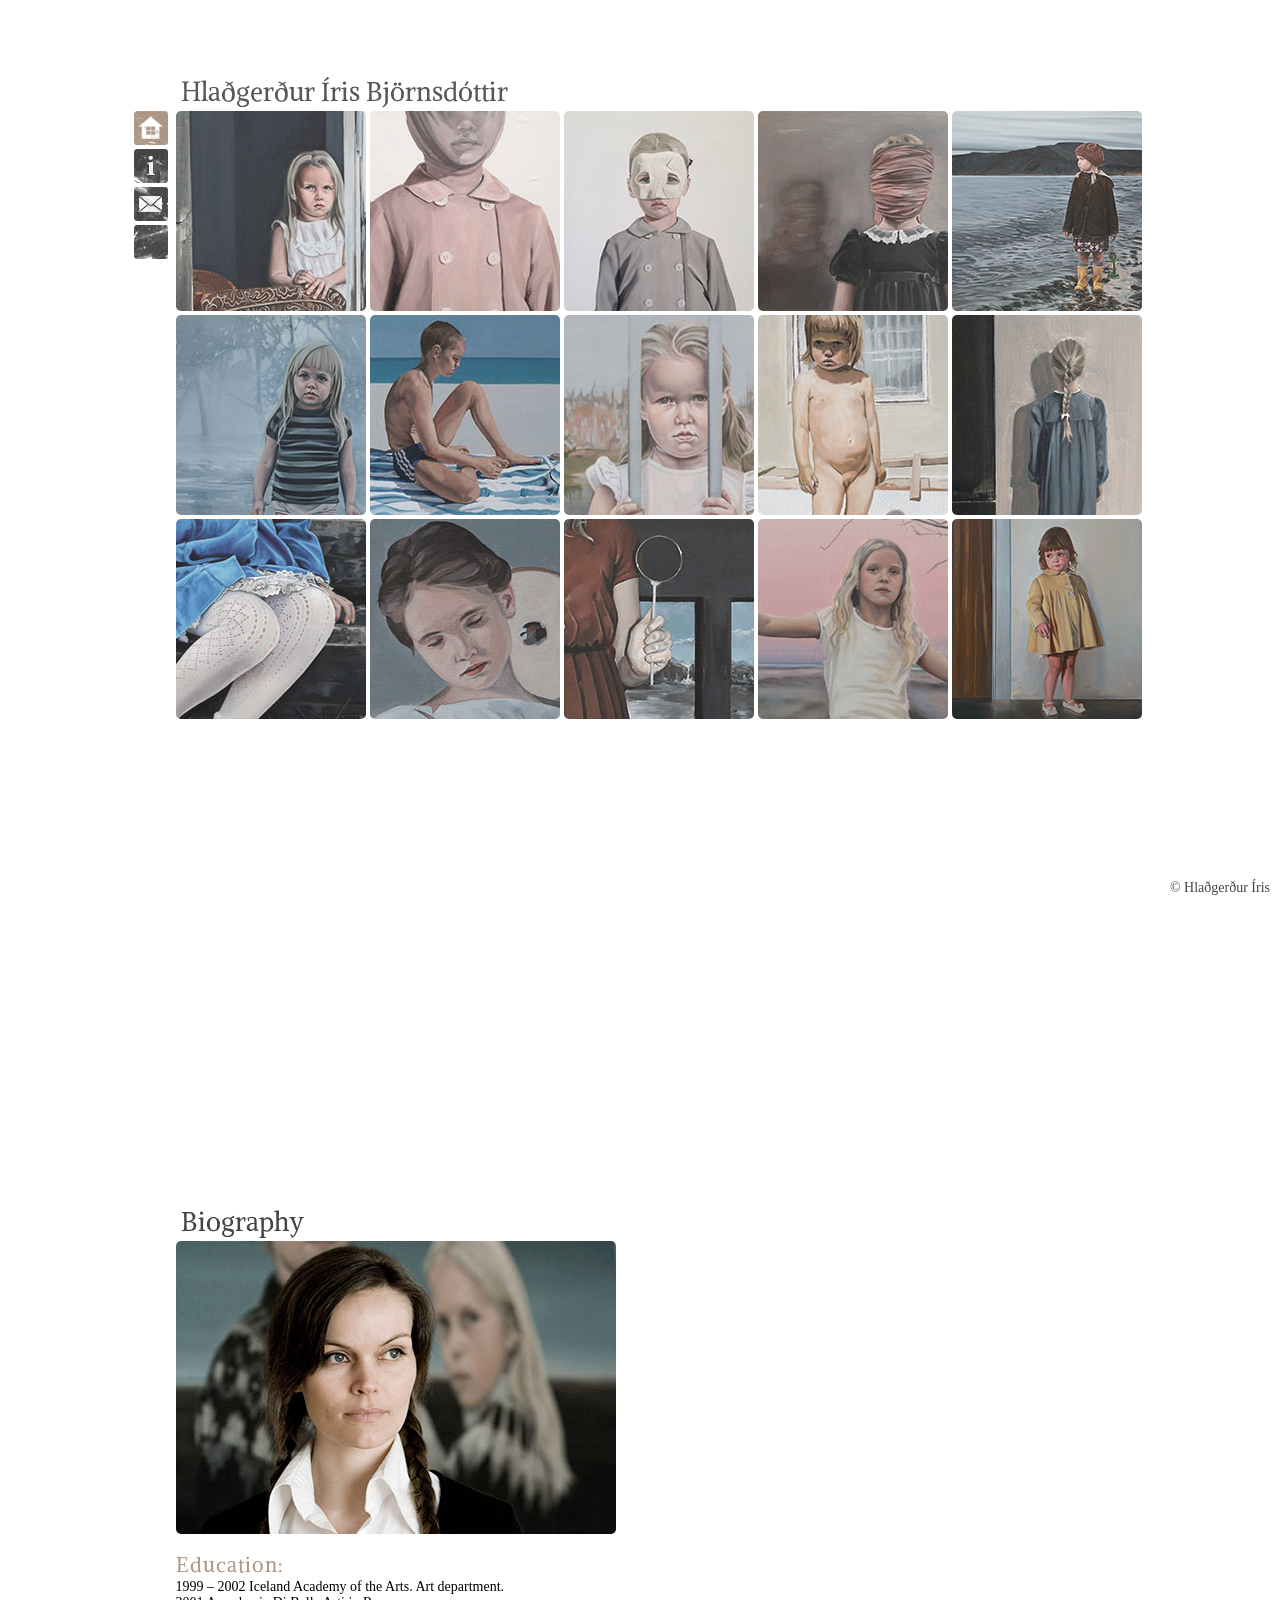
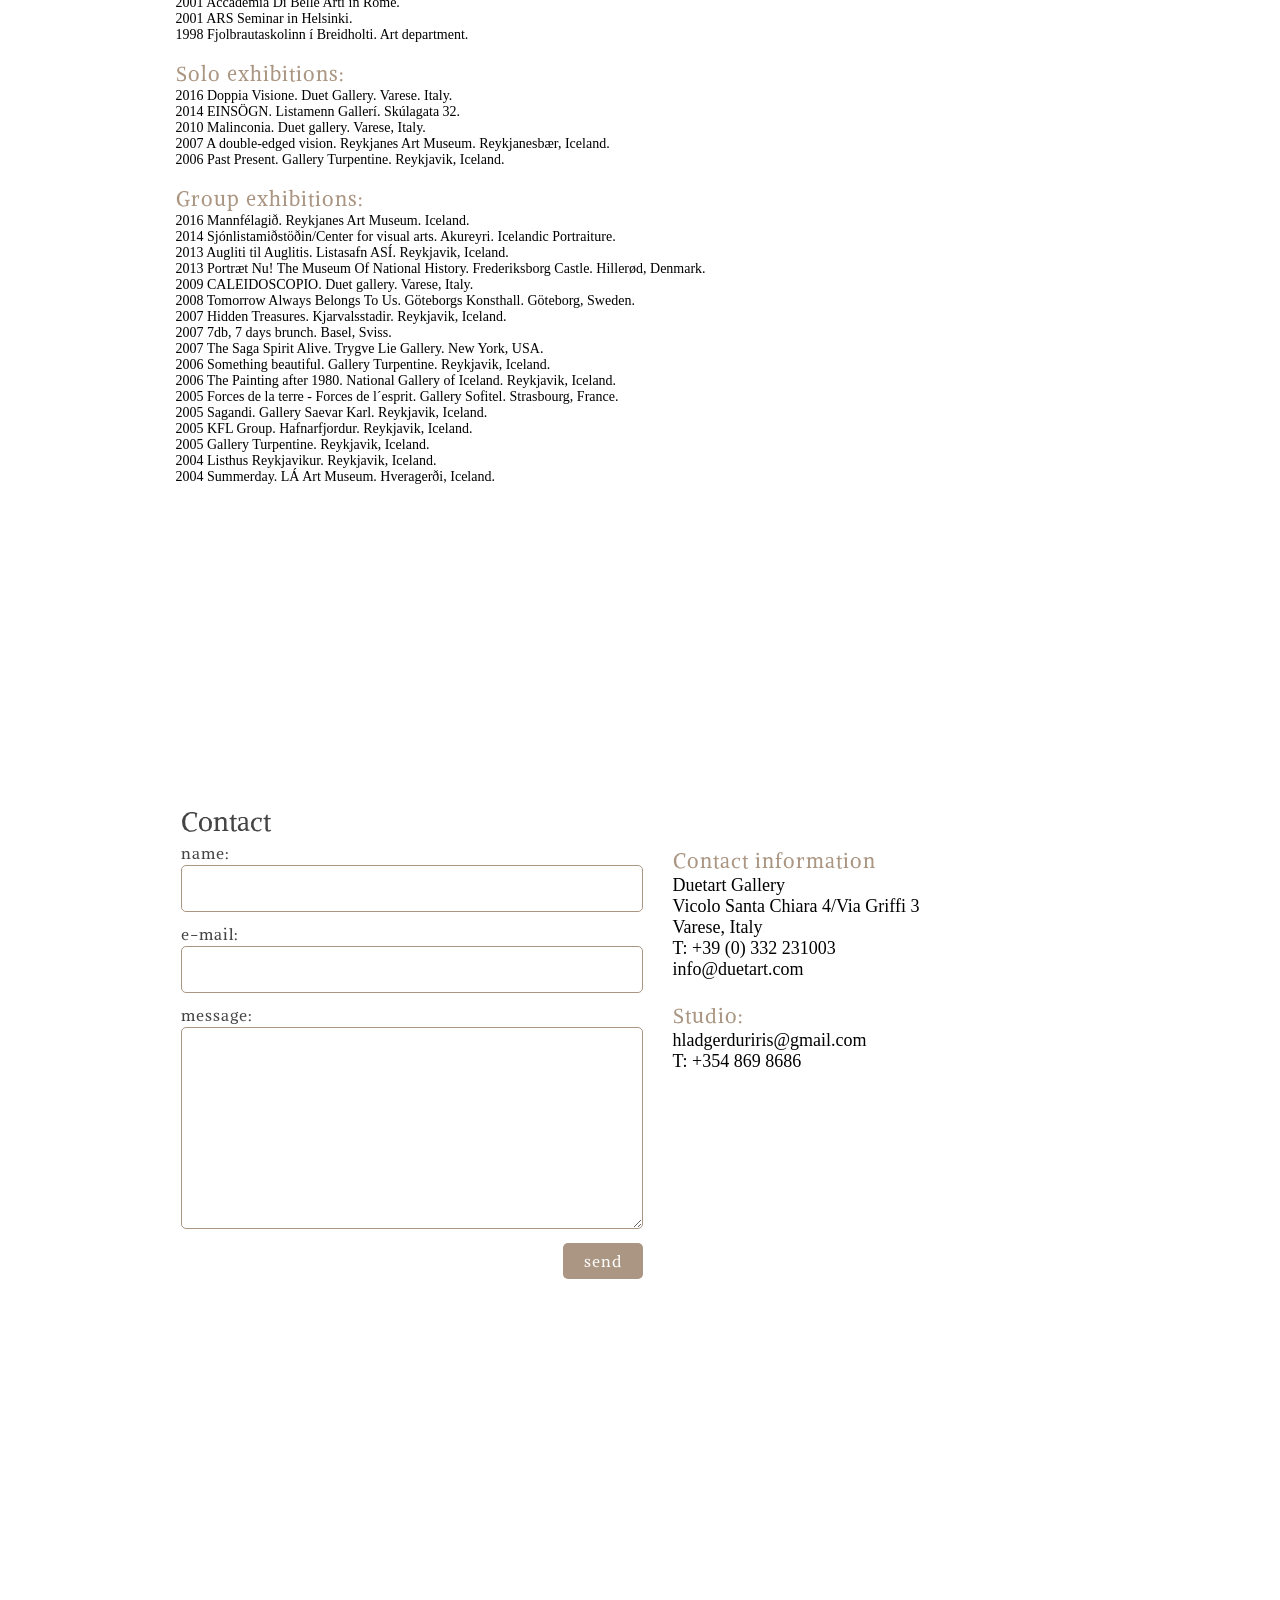
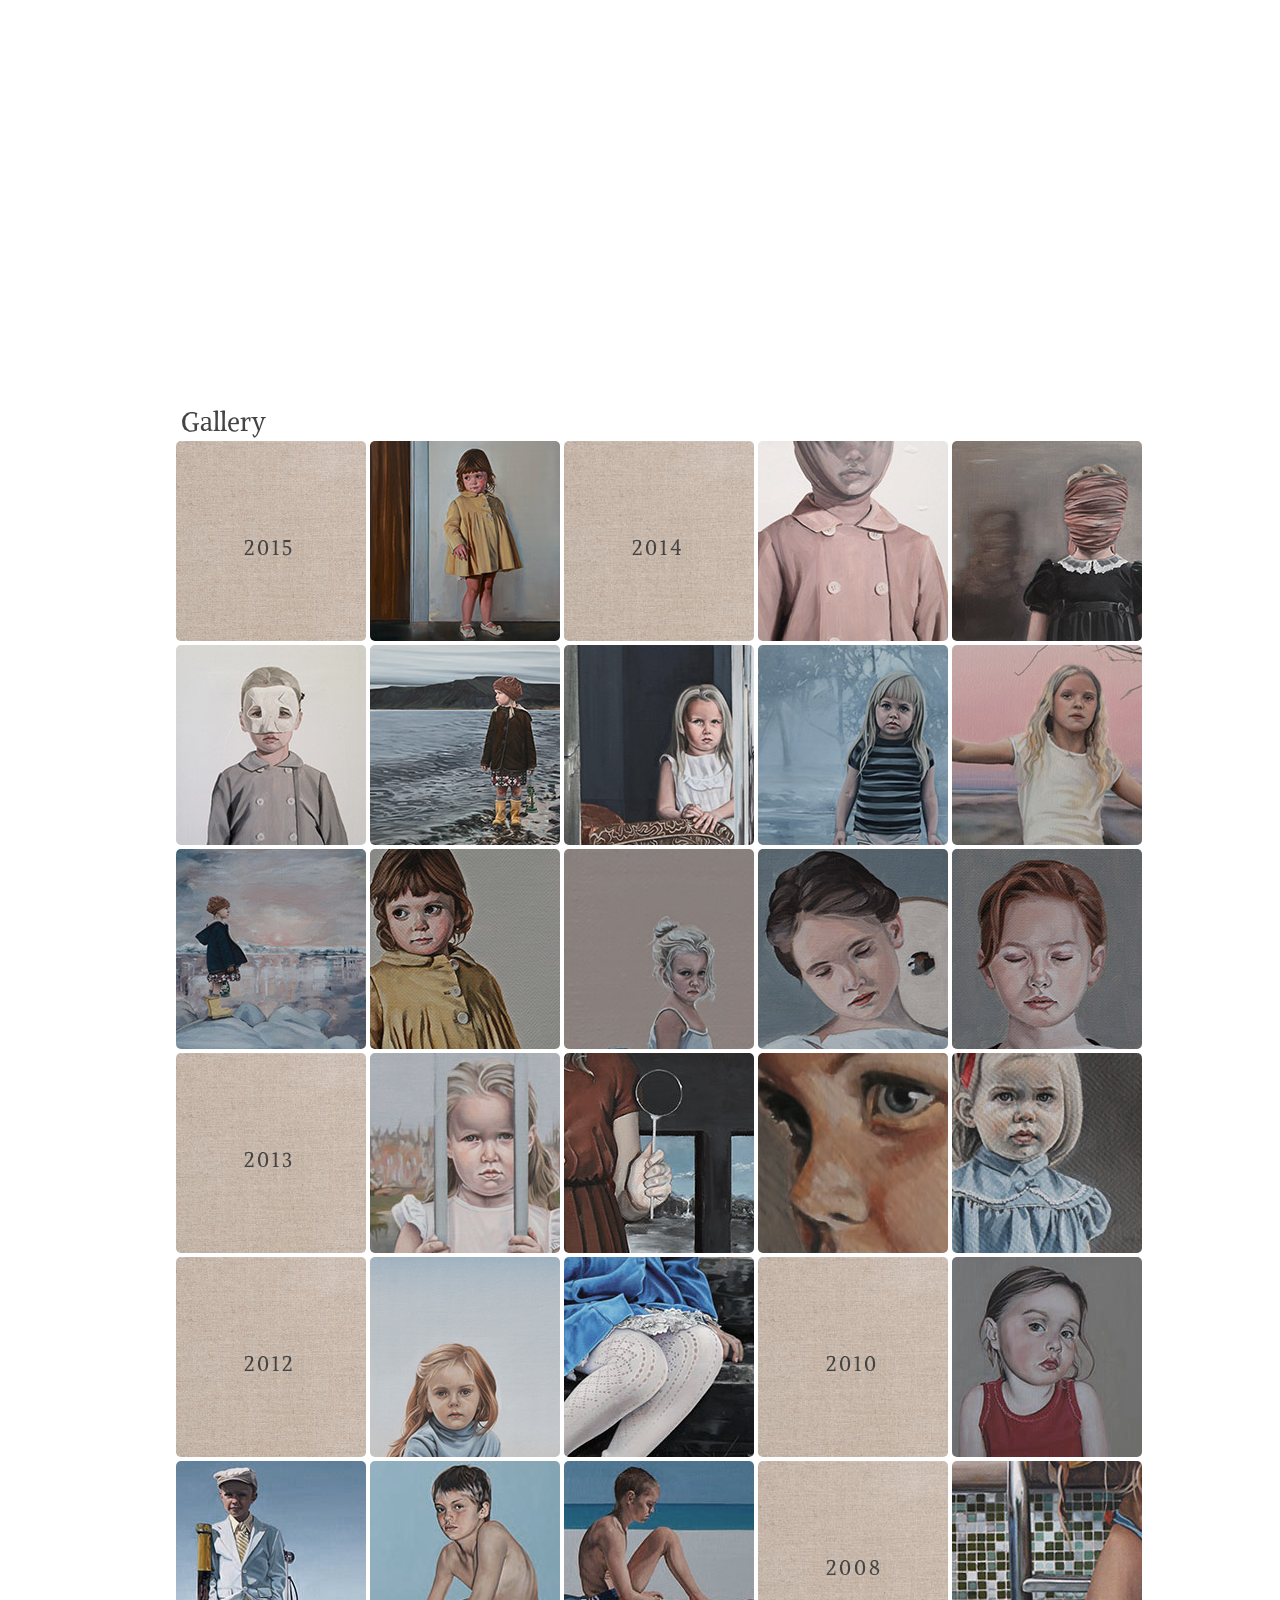
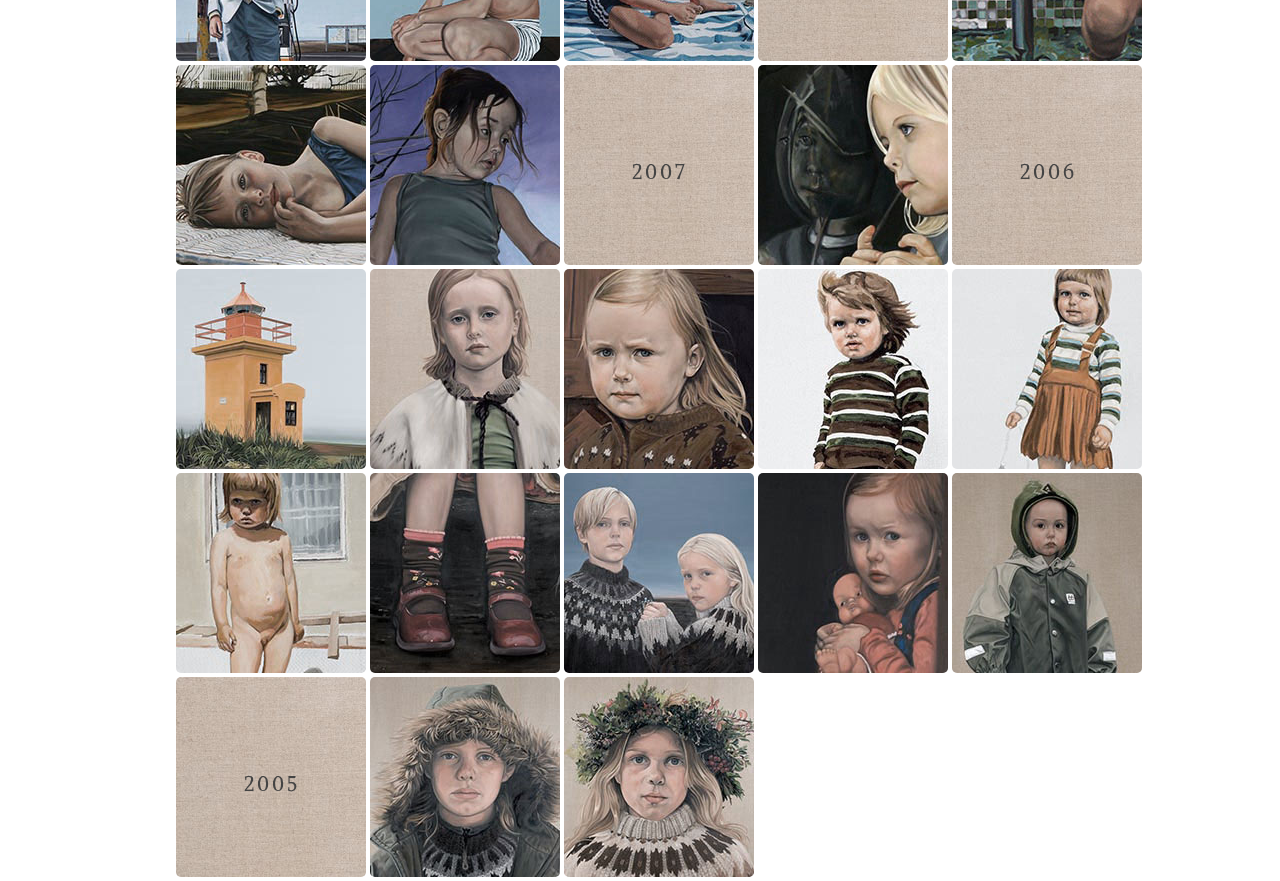
==== index.html @ 3cc4217a "Update analytics" ====
<!DOCTYPE html>
<html>
<head>
    <!-- Basic Page Needs - - - - - - - - -->
	<meta charset="utf-8">
	<title>Hlaðgerður Íris</title>

	<!-- Mobile Specific Meta  - - - - - -->
	<meta name="viewport" content="width=device-width, initial-scale=1">

	<meta name="keywords" content="hlaðgerður, íris, art, kids, portfolio, paintings, images, work, iceland, icelandic, artist, artists, málverk, verk, safn, myndir" />
  	<meta name="description" content="Hlaðgerður Íris art portfolio page" />

	<link rel="stylesheet" type="text/css" href="css/style.css" />

	<link rel="shortcut icon" href="images/favicon.png" type="image/x-icon" />

	<!-- font -->
	<link href='http://fonts.googleapis.com/css?family=Alike+Angular' rel='stylesheet' type='text/css'>

	<!-- Internet Explorer HTML5 enabling script: -->
	<!-- [if IE]>
		<script src="http://html5shiv.googlecode.com/svn/trunk/html5.js"></script>
		<style type="text/css">
			.clear {zoom: 1; display: block;}
		</style>
	<![endif]-->

	<!-- import jquery and my scripts -->
	<script src="https://ajax.googleapis.com/ajax/libs/jquery/1.7.2/jquery.min.js"></script>
	<script src="js/javascript.js"></script>

	<!-- Lightbox2 -->
	<script src="js/min/lightbox-ck.js"></script>
	<link href="css/lightbox.css" rel="stylesheet" />

	<!-- From Modernizr -->
	<script src="js/modernizr.custom.85710.js"></script>
</head>

<body>
	<div id="loading">
		<!-- this is the white loading screen		 -->
	</div>

	<div id="wrapper">

		<nav>
			<ul>
				<li><a href="#home">home</a></li>
				<li><a href="#about">about</a></li>
				<li><a href="#contact">contact</a></li>
				<li><a href="#images">images</a></li>
			</ul>
		</nav>

		<!-- - - - - - - - - - - HOME - - - - - - - - - - -->
		<div id="home">
			<p class="heading top">Hlaðgerður Íris Björnsdóttir</p>
			<script type="text/javascript">
				document.write("<ul class='thumbs'>");
				xmlDoc=loadXMLDoc("hlalla_art_best.xml");

				/* Apply data to variables */
				names=xmlDoc.getElementsByTagName("name");
				alias=xmlDoc.getElementsByTagName("alias");
				year=xmlDoc.getElementsByTagName("year");
				h=xmlDoc.getElementsByTagName("h");
				w=xmlDoc.getElementsByTagName("w");

                /* Iterate through data in hlalla_art.xml and write to document */
				for (i=0; i<15; i++){
					iName = names[i].childNodes[0].nodeValue;
					iAlias = alias[i].childNodes[0].nodeValue;
					iYear = year[i].childNodes[0].nodeValue;
					iH = h[i].childNodes[0].nodeValue;
					iW = w[i].childNodes[0].nodeValue;

					// rel=lightbox[s] -> trigger the lightbox function
					// data-title -> info to display with images

					document.write("<li><a href='pics/pics/"+iYear+"_"+iAlias+".jpg' rel='lightbox[s]' data-title='"+iName+" | "+iYear+" | "+iH+"x"+iW+"' ><div><span>"+iName+"<br>"+iH+"x"+iW+"cm | "+iYear+"</span></div></a><img src='pics/th/"+iYear+"_"+iAlias+".jpg' ></li>");
				}
				document.write("</ul>");
			</script>
		</div> <!-- home -->


		<!-- - - - - - - - - - - ABOUT - - - - - - - - - - -->
        <div id="about">
            <p class="heading">Biography</p>

            <a href="images/hlalla_portrait.jpg" rel="lightbox[b]">
                <img src="images/hlalla_portrait_440.jpg" alt="Portrait of Hlaðgerður Íris" />
            </a>

            <div id="about-text">
                <!-- <h1>Current Exhibitions:</h1> -->


                <br>

<!--                 <h1>Upcoming Exhibitions:</h1> -->



                <h1>Education:</h1>
                1999 – 2002 Iceland Academy of the Arts. Art department.<br>
                2001 Accademia Di Belle Arti in Rome.<br>
                2001 ARS Seminar in Helsinki.<br>
                1998 Fjolbrautaskolinn í Breidholti. Art department.<br>
                <br>
                <h1>Solo exhibitions:</h1>
                2016 Doppia Visione. Duet Gallery. Varese. Italy.<br>
                2014 EINSÖGN. Listamenn Gallerí. Skúlagata 32.<br>
                2010 Malinconia. Duet gallery. Varese, Italy.<br>
                2007 A double-edged vision. Reykjanes Art Museum. Reykjanesbær, Iceland.<br>
                2006 Past Present. Gallery Turpentine. Reykjavik, Iceland. <br>
                <br>
                <h1>Group exhibitions:</h1>
                2016 Mannfélagið. Reykjanes Art Museum. Iceland.<br>
                2014 Sjónlistamiðstöðin/Center for visual arts. Akureyri. Icelandic Portraiture.<br>
                2013 Augliti til Auglitis. Listasafn ASÍ. Reykjavik, Iceland.<br>
                2013 Portræt Nu! The Museum Of National History. Frederiksborg Castle. Hillerød, Denmark.<br>
                2009 CALEIDOSCOPIO. Duet gallery. Varese, Italy.<br>
                2008 Tomorrow Always Belongs To Us. Göteborgs Konsthall. Göteborg, Sweden.<br>
                2007 Hidden Treasures. Kjarvalsstadir. Reykjavik, Iceland.<br>
                2007 7db, 7 days brunch. Basel, Sviss.<br>
                2007 The Saga Spirit Alive. Trygve Lie Gallery. New York, USA.<br>
                2006 Something beautiful. Gallery Turpentine. Reykjavik, Iceland.<br>
                2006 The Painting after 1980. National Gallery of Iceland. Reykjavik, Iceland.<br>
                2005 Forces de la terre - Forces de l´esprit. Gallery Sofitel. Strasbourg, France.<br>
                2005 Sagandi. Gallery Saevar Karl. Reykjavik, Iceland.<br>
                2005 KFL Group. Hafnarfjordur. Reykjavik, Iceland.<br>
                2005 Gallery Turpentine. Reykjavik, Iceland.<br>
                2004 Listhus Reykjavikur. Reykjavik, Iceland.<br>
                2004 Summerday. LÁ Art Museum. Hveragerði, Iceland.<br>
            </div>
        </div>

		<!-- - - - - - - - - - - CONTACT - - - - - - - - - - -->
		<div id="contact" >
			<p class="heading">Contact</p>
			<div id="contact-form">
				<form action="resources/contactEngine.php" method="post">

					<h3>name: </h3>
					<input class="user-info" type="text" name="cf_name" >

					<h3>e-mail: </h3>
					<input class="margin-b20 user-info" type="text" name="cf_email" >

					<h3>message: </h3>
					<textarea name="cf_message" ></textarea>

					<input class="big-submit" type="submit" value="send">
				</form>
			</div>

			<div id="contact-info">
				<h1>Contact information</h1>
				Duetart Gallery<br>
				Vicolo Santa Chiara 4/Via Griffi 3<br>
				Varese, Italy<br>
				T: +39 (0) 332 231003<br>
				info@duetart.com<br>
				<br>
				<h1>Studio:</h1>
				hladgerduriris@gmail.com<br>
				T: +354 869 8686<br>
			</div>
		</div>


		<!-- - - - - - - - - - - IMAGES - - - - - - - - - - -->
		<div id="images" >
			<p class="heading">Gallery</p>
			<script type="text/javascript">
				document.write("<ul class='thumbs'>");
				xmlDoc=loadXMLDoc("hlalla_art.xml");  /* load the XML document */

				/* Apply data to variables */
				names=xmlDoc.getElementsByTagName("name");
				alias=xmlDoc.getElementsByTagName("alias");
				year=xmlDoc.getElementsByTagName("year");
				h=xmlDoc.getElementsByTagName("h");
				w=xmlDoc.getElementsByTagName("w");

				var oldYear;

				/* Iterate through data in hlalla_art.xml and write to document */
				for (i=0; i<names.length; i++){
					iName = names[i].childNodes[0].nodeValue;
					iAlias = alias[i].childNodes[0].nodeValue;
					iYear = year[i].childNodes[0].nodeValue;
					iH = h[i].childNodes[0].nodeValue;
					iW = w[i].childNodes[0].nodeValue;

					/* Check year and output year canvas if new year */
					if(oldYear!==iYear){
						document.write("<li><span class='new-year biggy'>"+iYear+"</span><img src='images/year-bg.jpg' ></li>");
					}

					document.write("<li><a href='pics/pics/"+iYear+"_"+iAlias+".jpg' rel='lightbox[s]' data-title='"+iName+" | "+iYear+" | "+iH+"x"+iW+"' ><div><span>"+iName+"<br>"+iH+"x"+iW+"cm | "+iYear+"</span></div></a><img src='pics/th/"+iYear+"_"+iAlias+".jpg' ></li>");

					oldYear=iYear;
				}
				document.write("</ul>");
			</script>
		</div>
	</div> <!-- wrapper -->

	<footer>
	  <!-- Message to users -->
	  <!--
<div id="message">
        <h1>Current exhibitions:</h1>
        <a href="http://www.dnm.dk/DK/Generel_information.htm" target="_blank">Portrait Now, The Museum of National History, Frederiksborg Castle</a>
        <div class="close"></div>
	  </div>
-->
	  <span>&copy; Hlaðgerður Íris</span>
	</footer>

	<!-- Google analystics -->
    <script>
      (function(i,s,o,g,r,a,m){i['GoogleAnalyticsObject']=r;i[r]=i[r]||function(){
      (i[r].q=i[r].q||[]).push(arguments)},i[r].l=1*new Date();a=s.createElement(o),
      m=s.getElementsByTagName(o)[0];a.async=1;a.src=g;m.parentNode.insertBefore(a,m)
      })(window,document,'script','https://www.google-analytics.com/analytics.js','ga');
    
      ga('create', 'UA-11339300-3', 'auto');
      ga('send', 'pageview');
    
    </script>
	<!-- To see the see current scroll position - see js/javascript.js -->
	<p class="pixelCounter"></p>

</body>

</html>
---- css/style.css ----
@charset "utf-8";
/* CSS Document */

/*
Theme Name: Hlalla.com
Theme URI: http://hlalla.com
Description: ----
Version: 1
Author: Jafet Bjarkar Björnsson
*/

/* COLORS
#e1e1e1 	//gray bottom bg color
#444		//gray button hover
#aa9682	//main brown
*/


/* ------------------RESET AND BASICS--------------------- */

html, body, div, span, applet, object, iframe,
h1, h2, h3, h4, h5, h6, p, blockquote, pre,
a, abbr, acronym, address, big, cite, code,
del, dfn, em, font, img, ins, kbd, q, s, samp,
small, strike, strong, sub, sup, tt, var,
b, u, i, center,
dl, dt, dd, ol, ul, li,
fieldset, form, label, legend,
table, caption, tbody, tfoot, thead, tr, th, td {
	margin: 0;
	padding: 0;
	border: 0;
	outline: 0;
	font-size: 100%;
	vertical-align: baseline;
	background: transparent;
}
html { overflow-y: scroll; }
div.clear { clear: both; }

body { 
	font-family: Times New Roman, Times New Roman, Times, serif;
	/* Lucida Sans Unicode, Lucida Grande, sans-serif;  */
	font-size: 14px;
	/* background: #e1e1e1 */
	/* background: url('../images/bg.jpg') top left repeat; */
}


a { text-decoration: none; outline: none; color: black; }
a:hover { color: #333; text-decoration: underline; }
a img { border: 0; background: none; text-decoration: none; color: #666; }

img { vertical-align: middle; }
.button {}
.button:hover {}


#wrapper { width: 1023px; margin: 13px auto; position: relative; }

li{ transition-delay: .1s; }
ul{ transition-delay: .1s; }
a{ transition-delay: .1s; }



/* -----------------BASIC CLASSES------------------ */
.float-l {float: left;}
.float-r {float: right;}
.d-none { display: none; }
.margin-r { margin-right: 10px; }
.margin-l { margin-left: 10px; }
.margin-b20 { margin-bottom: 40px; }
.clear { clear: both; }
.hidden { display: none; }

/* ------------------GENERAL TYPOGRAPHY-------------------- */
p { font-size:12px; line-height:18px; color: #444; }

/* the old heading font: Arial Black, Arial Black, Gadget, sans-serif; */
h1 { 
	font-family: 'Alike Angular', serif; 
	font-size: 20px; 
	font-weight: 100;
	letter-spacing: 1px; 
	padding: 2px 0;
	color: #aa9682;
}
h2 {  }
h3 {  
	font-family: 'Alike Angular', serif; 
	font-size: 16px; 
	font-weight: 100;
	letter-spacing: 1px; 
	padding: 2px 0; 
	color: #444; 
}

.biggy { 
	font-family: 'Alike Angular', serif;
	font-size: 20px; color: #444; letter-spacing: 3px; padding: 2px 0; color: white;
}

.center { text-align: center; z-index: 31; }


/* -----------------------BACKGROUND----------------------- */

#loading { 
	background-color: white; 
	position: fixed; top: 0; left: 0; 
	height: 100%; width: 100%; 
	z-index: 100; }

/*
#parallax { position: fixed; top: 0; left: 0; z-index: 0; width: 100%; height: 400%; 
	background: url('../images/bg.jpg') top left repeat;
}
*/


/* -----------------------HEADINGS--------------------- */
#header {  }
.heading { 
	margin: 0 0 0 5px; z-index: 200; 
	height: 28px; width: 390px;
	font-size: 26px; font-family: 'Alike Angular', serif; 
	color: #444; 
}


/* ---------------------NAVIGATION------------------------ */
nav { position: fixed; top: 106px; text-indent: -99999px; padding: 5px; z-index: 199}
nav ul li { height: 34px; width: 34px; list-style-type: none; margin-bottom: 4px; }
nav ul li a { height: 100%; width: 100%; display: block }
nav ul li:nth-child(1) { background: url(../images/home.png) top left no-repeat; }
nav ul li:nth-child(2) { background: url(../images/about.png) top left no-repeat; }
nav ul li:nth-child(3) { background: url(../images/contact.png) top left no-repeat; }
nav ul li:nth-child(4) { background: url(../images/images.png) top left no-repeat; }

nav ul li:nth-child(1):hover { background: url(../images/home.png) bottom left no-repeat; }
nav ul li:nth-child(2):hover { background: url(../images/about.png) bottom left no-repeat; }
nav ul li:nth-child(3):hover { background: url(../images/contact.png) bottom left no-repeat; }
nav ul li:nth-child(4):hover { background: url(../images/images.png) bottom left no-repeat; }

.active { background-position: left bottom !important; }


/* -----------------------HOME------------------------ */
#home { 
	 position: absolute; right: 0px; top: 70px;  z-index: 20; 
	 width: 976px; height: 612px;
}

/* -------------------------ABOUT------------------------- */
#about { 
	 position: absolute; right: 0px; top: 1200px;  z-index: 20; 
	 width: 976px; height: 650px;
	 /* background-color: white; border-radius: 5px;   */
}
#about img { max-width: 100%; height: auto; border-radius: 5px }
#about-text { width: 100%; float: right; }

/* --------------------------CONTACT------------------------- */
#contact { 
	 position: absolute; right: 0px; top: 2400px;  z-index: 20; 
	 width: 976px; height: 650px;
}

div#contact-form { width: 462px; float: left; margin-left: 5px; }
	.user-info {
		margin-bottom: 10px;
		height: 25px; width: 440px; padding: 10px;
		border-radius: 5px; border: solid 1px #aa9682; 
		font-size: 18px;
		background: none;
		outline-color: #e2dbcd;
	}
	textarea { 
		margin-bottom: 10px;
		height: 180px;  width: 440px; max-height: 300px;  max-width: 440px; padding: 10px; 
		border-radius: 5px; border: solid 1px #aa9682; 
		font-size: 18px;
		background: none;
		outline-color: #e2dbcd;
	}
	.big-submit { 
		float: right;
		height: 36px; width: 80px;
		background-color: #aa9682; border: none; border-radius: 5px; 
		font-family: 'Alike Angular', serif;
		font-size: 16px; letter-spacing: 1px; padding: 2px 0; color: white;
	}
	.big-submit:hover { background-color: #444; }

div#contact-info { height: 300px; width: 320px; float: left; font-size: 18px; margin: 5px 0 0 30px; }

/* ----------------------GALLERY------------------------ */
#images { 
	 position: absolute; right: 0px; top: 3600px;  z-index: 20; 
	 width: 976px; height: 650px;
}
#images h1 { margin-left: 5px; }
#images ul { margin-bottom: 25px; }

.new-year{ color: #444; position: absolute; top:92px; left: 68px; }

/* -----------------------THE IMAGES / THUMBS----------------------- */
ul.thumbs li { position: relative; display: inline-block; margin: 0 4px 4px 0; /*height: 200px; width: 190px;*/ }
ul.thumbs li a { position: absolute; height: 100%; width: 100%; display: block; }
ul.thumbs li img { border-radius: 5px; }
/*info*/
ul.thumbs li a div { 
	opacity: .0;
	position: absolute; bottom: 0px; left: 0px; 	
	width: 182px; height: 40px; padding: 8px 0 0 8px;
	background: url(../images/thumb-info-bg.png) bottom left no-repeat;
	transition: opacity .1s ease-in-out ;	
	-moz-transition: opacity .1s ease-in-out ;	
	-webkit-transition: opacity .1s ease-in-out ;	
	-o-transition: opacity .1s ease-in-out ;	
}
ul.thumbs li a:hover div{ opacity: 1; }
ul.thumbs li a div span { color: white; font-size: 13px; font-family: 'Alike Angular', serif; letter-spacing: 1px;}

/* -------------------------ASIDE------------------------ */
	
/* -------------------------FOOTER------------------------- */
footer { position: fixed; bottom: 0; right: 0; color: #444; z-index: 2000; width: 100%; height: 26px;
/*  background: -webkit-linear-gradient(bottom,rgba(255,0,0,0),rgba(255,0,0,1));
  background: -o-linear-gradient(top,rgba(255,0,0,0),rgba(255,0,0,1));
  background: -moz-linear-gradient(top,rgba(255,0,0,0),rgba(255,0,0,1));
  background: linear-gradient(to bottom, rgba(255,255,255,0), rgba(255,255,255,.5));*/
}
footer span { position: absolute; bottom: 4px; right: 10px; }

#message { 
   padding: 4px 12px 4px;
   position: fixed; bottom: 20px; left: 16px;
   background-color: white;
   border-radius: 5px; border: 1px solid #aa9682; 
}
#message .close {
   height: 24px; width: 24px;
   position: absolute; top: 5px; right: 5px;
   background: url(../images/x.png) top left no-repeat;
}
#message .close:hover { cursor:pointer; }


/* -------------------------OTHER------------------------- */
/* To see the see current scroll position - see js/javascript.js */
p.pixelCounter { position: fixed; top: 1px; left: 1px; }


/* -------------------------RESPONSIVE WEB DESIGN------------------------- */
/* 12 thumbnails - 4 rows - remove navigation */
@media (max-width: 1024px) {
	#wrapper { height: 4500px; width: 780px; }
	#wrapper>div { width: 100%; height: 1000px; }
	
	nav { display: none; }

	#home { top: 40px; }
	#home .thumbs li:nth-last-child(1),
	#home .thumbs li:nth-last-child(2),
	#home .thumbs li:nth-last-child(3) { display: none; }

	#about-text { float: left; }

    div#contact { width: 100%; }
    div#contact-form { width: 462px; }
    div#contact-info { margin-left: 6px; }

    /* reposition sites */
    #about { top: 950px; }
    #contact { top: 2200px; }
    #images { top: 3150px; }
}

/* 9 thumbnails - 3 rows */
@media (max-width: 830px){
	#wrapper { height: 4500px; width: 582px; }
	
	#home { top: 16px; }
	
	#home .thumbs li:nth-last-child(4),
	#home .thumbs li:nth-last-child(5),
	#home .thumbs li:nth-last-child(6) { display: none; }
}

/*thumbnails scale down*/
@media (max-width: 610px) {
	#wrapper { width: 90%; }
	#wrapper>div { margin: 0 auto;}

	.thumbs li { width: 32%; }
	.thumbs img { width: 100%; }
	.thumbs li a div { display: none; }
	.new-year { top: 4px; left: 8px; }

	.heading { font-size: 24px; }
}


/* fix contact form bugs */
@media (max-width: 550px) {
	input[type="text"], textarea { width:92%; }
	input[type="submit"] { margin-right: 10px; }
	div#contact-form { width: 96%; }
}

/* 10 images - 2 rows */
@media (max-width: 410px) {
	.thumbs li { width: 48%; }
	.thumbs img { width: 100%; }
	
	#home .thumbs li:nth-last-child(7),
	#home .thumbs li:nth-last-child(8),
	#home .thumbs li:nth-last-child(9) { display: none; }
	
	#contact-info { width: 280px; }

	.heading { font-size: 20px; width: 280px; }
}
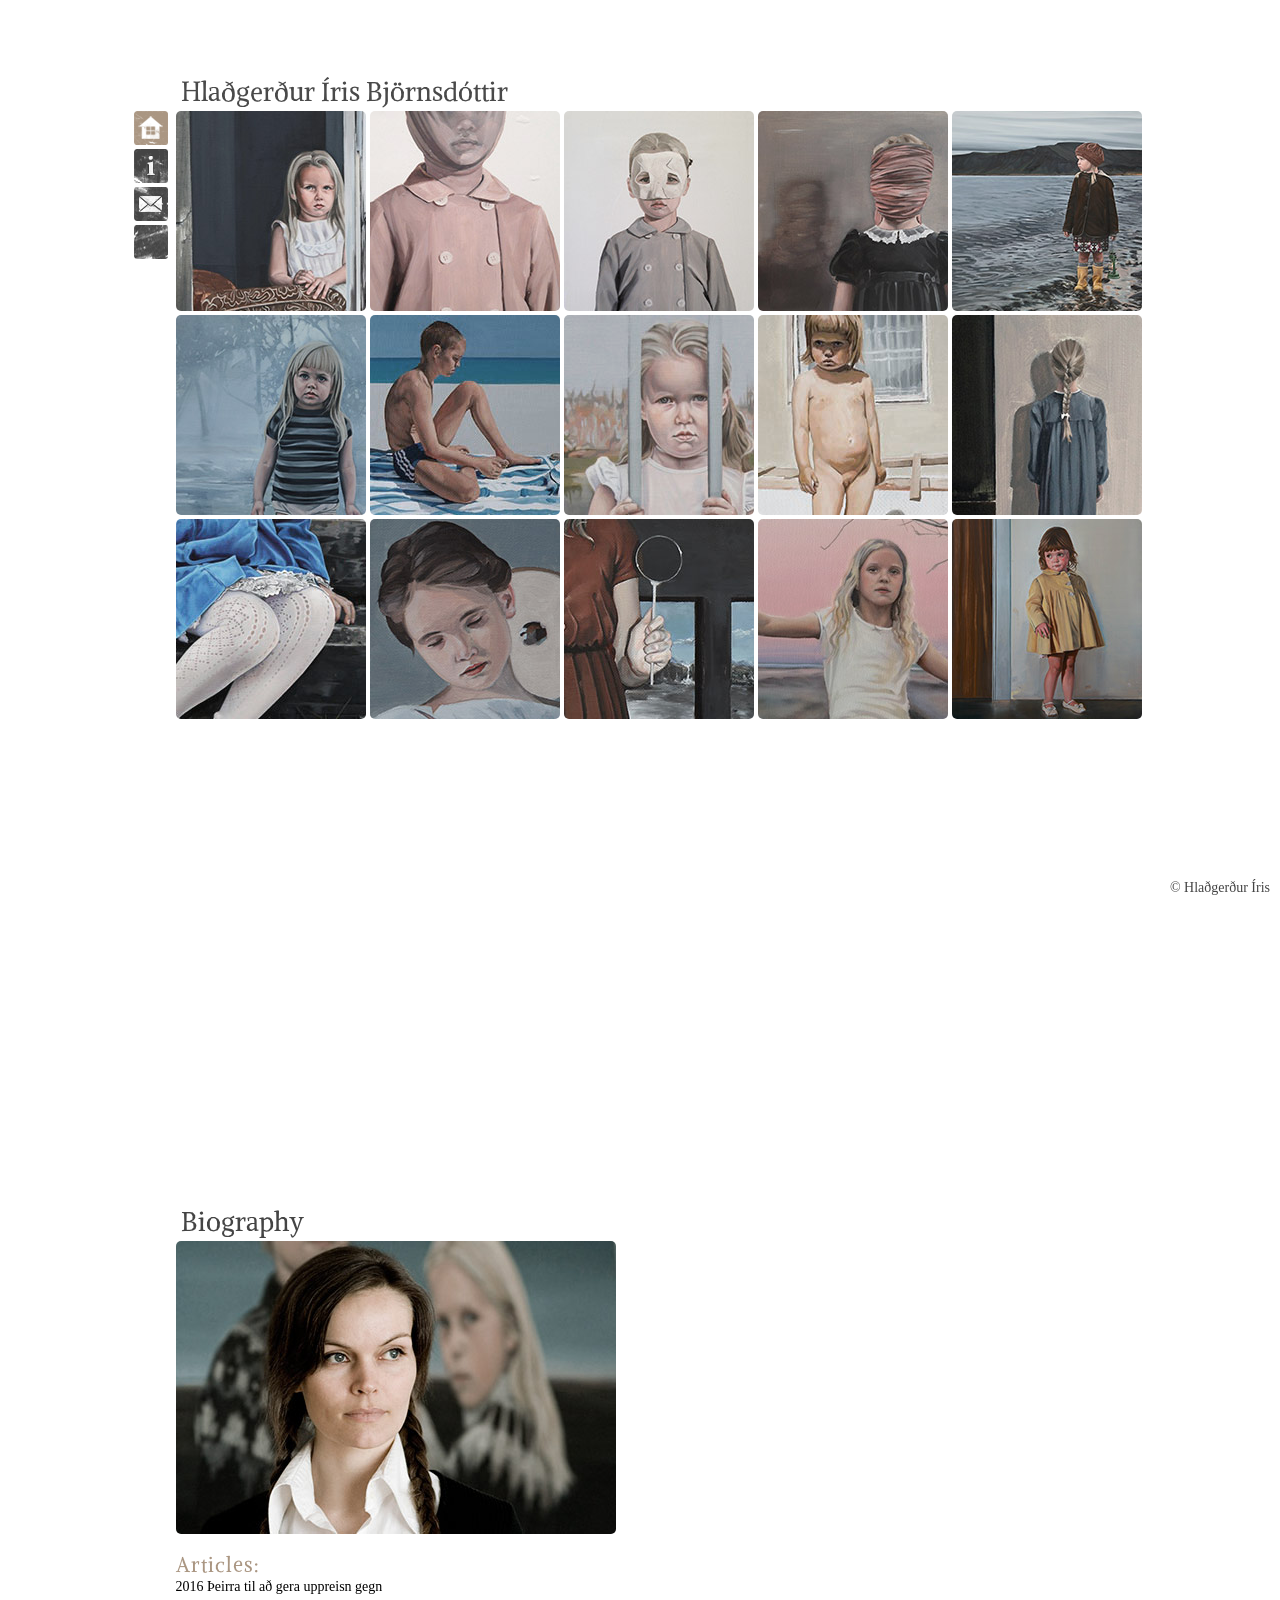
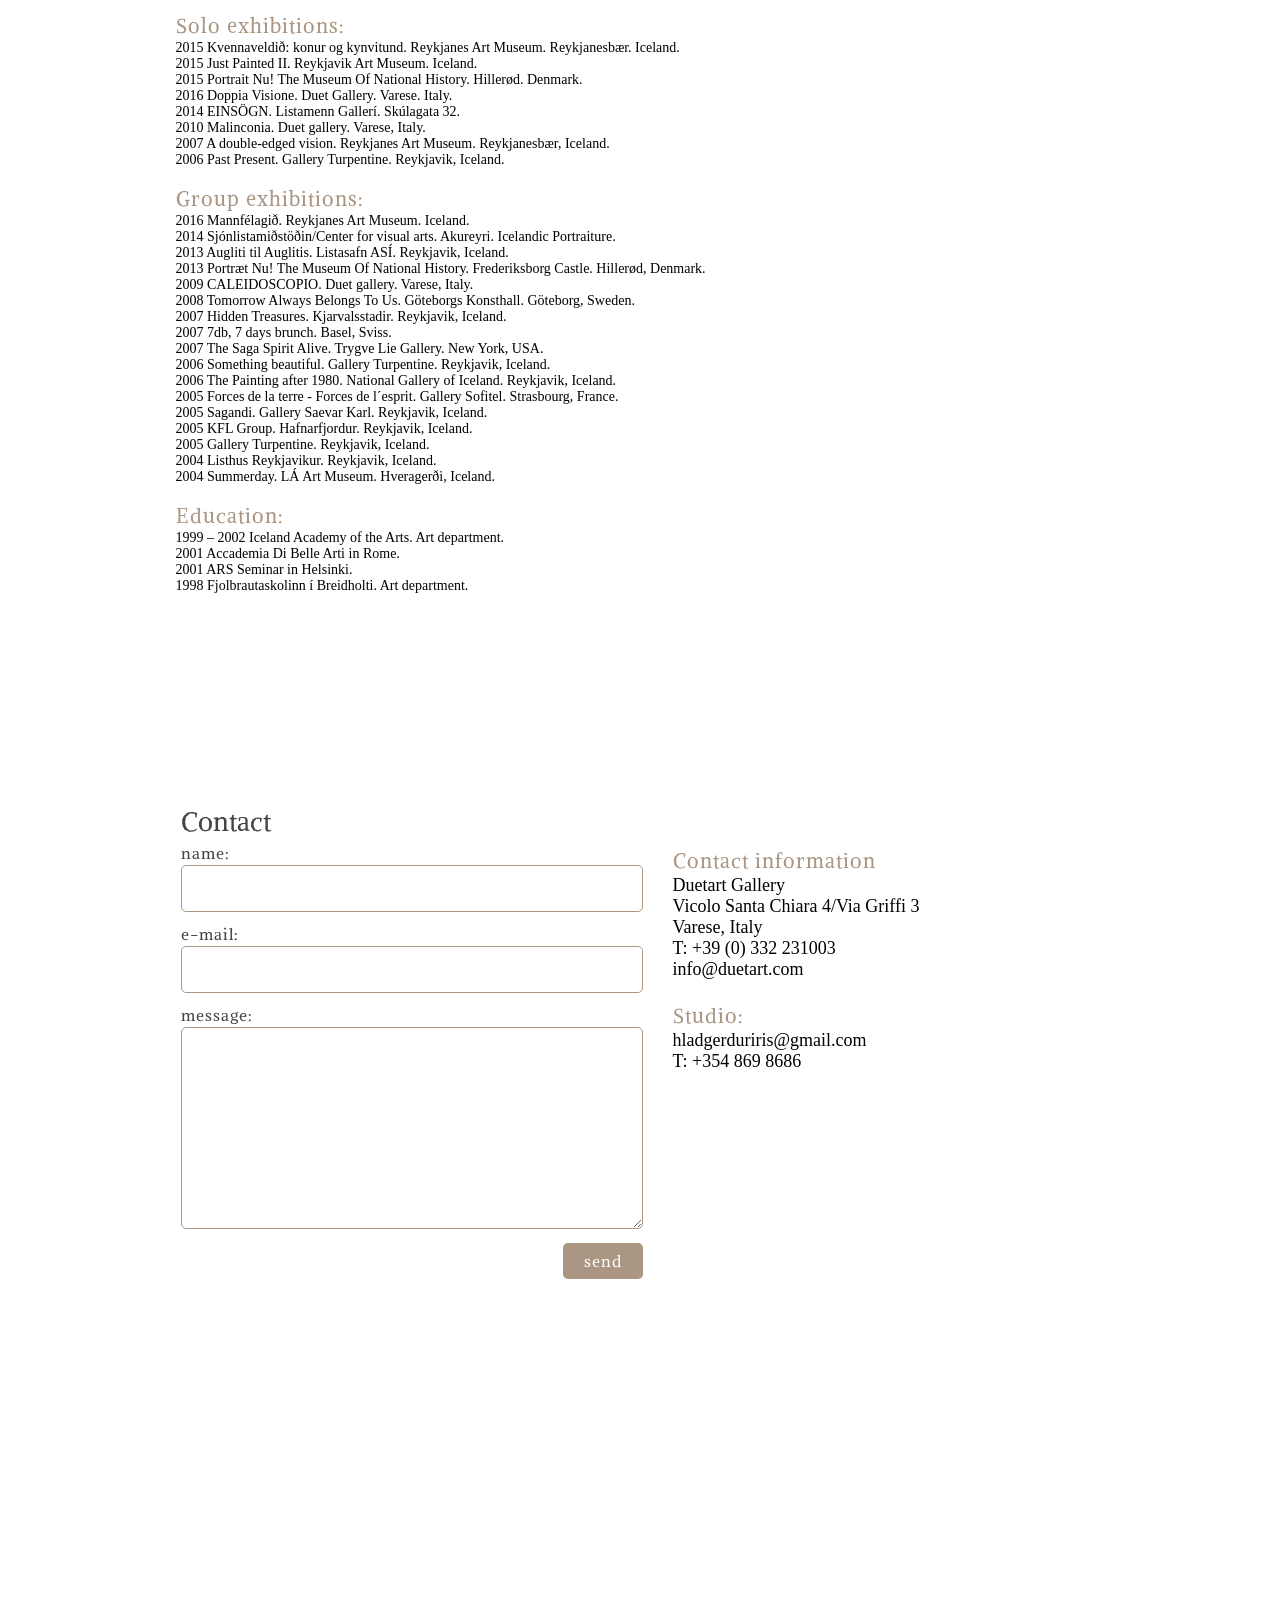
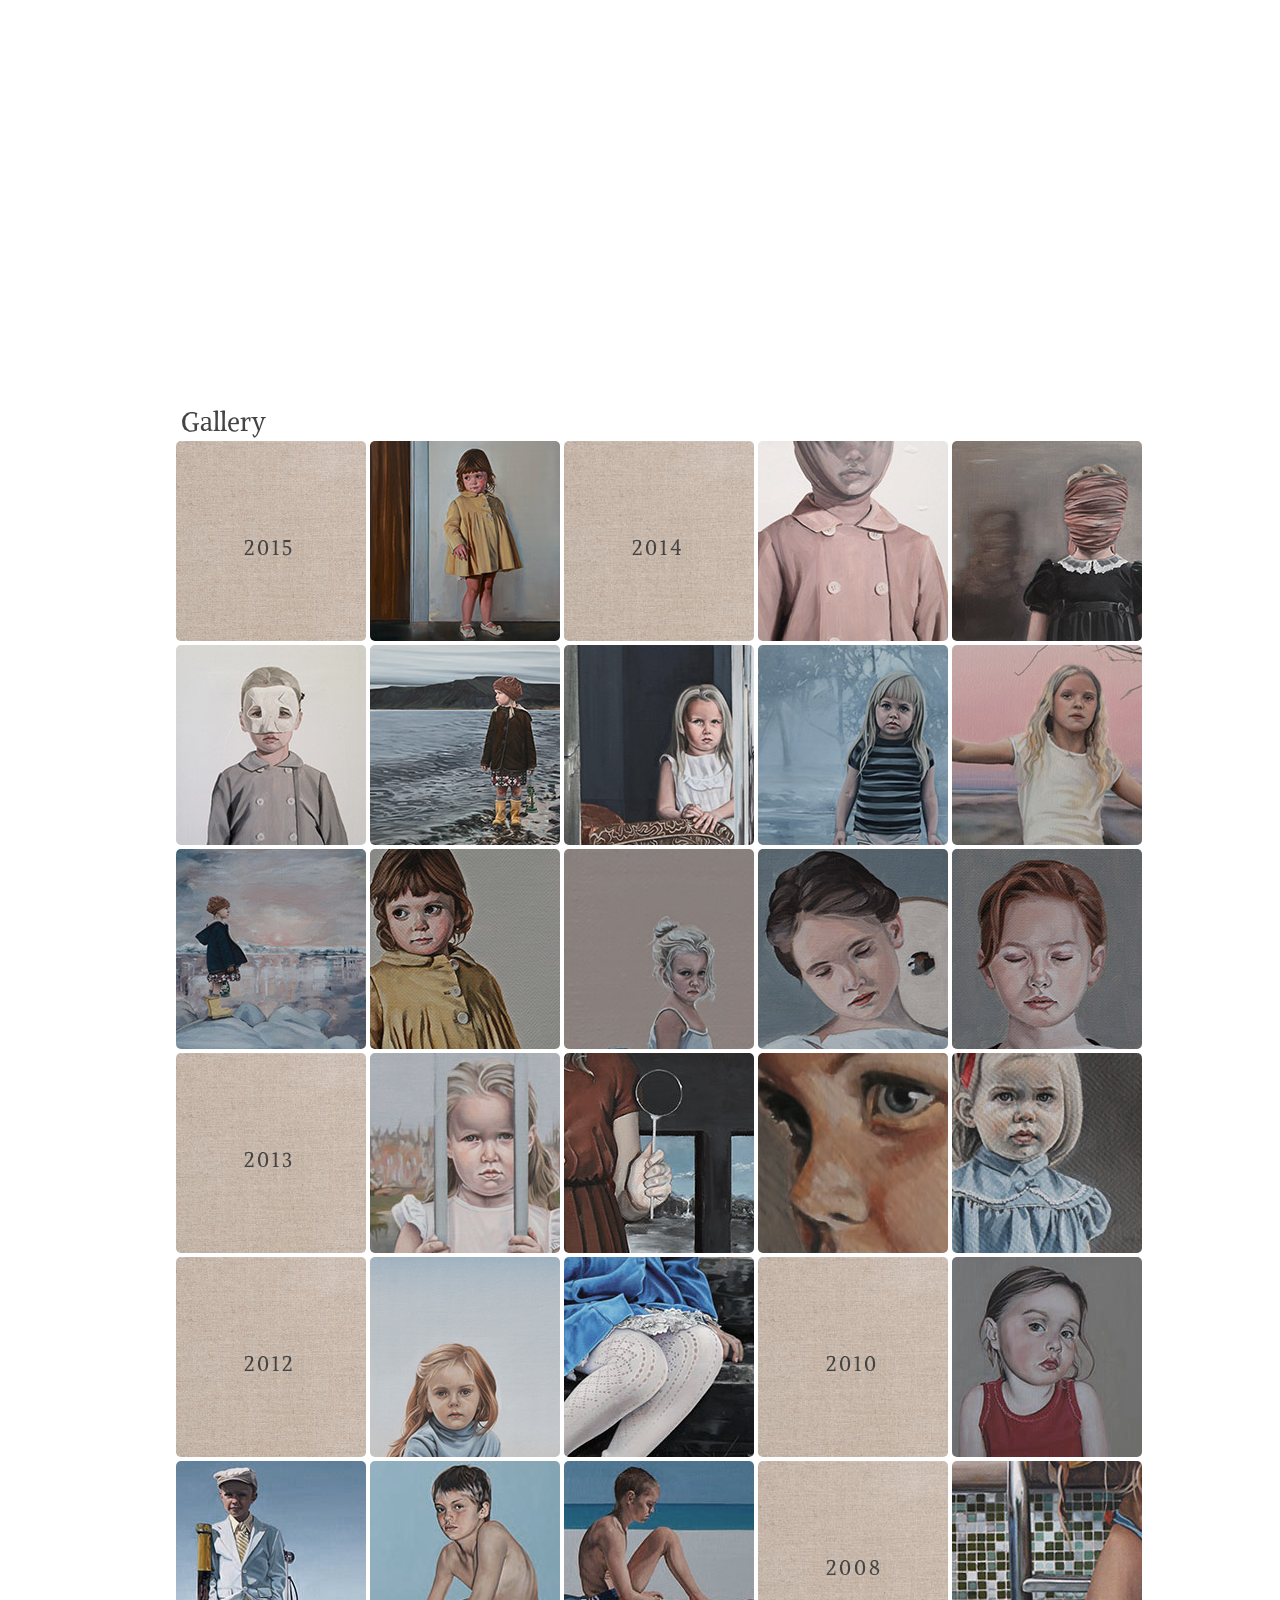
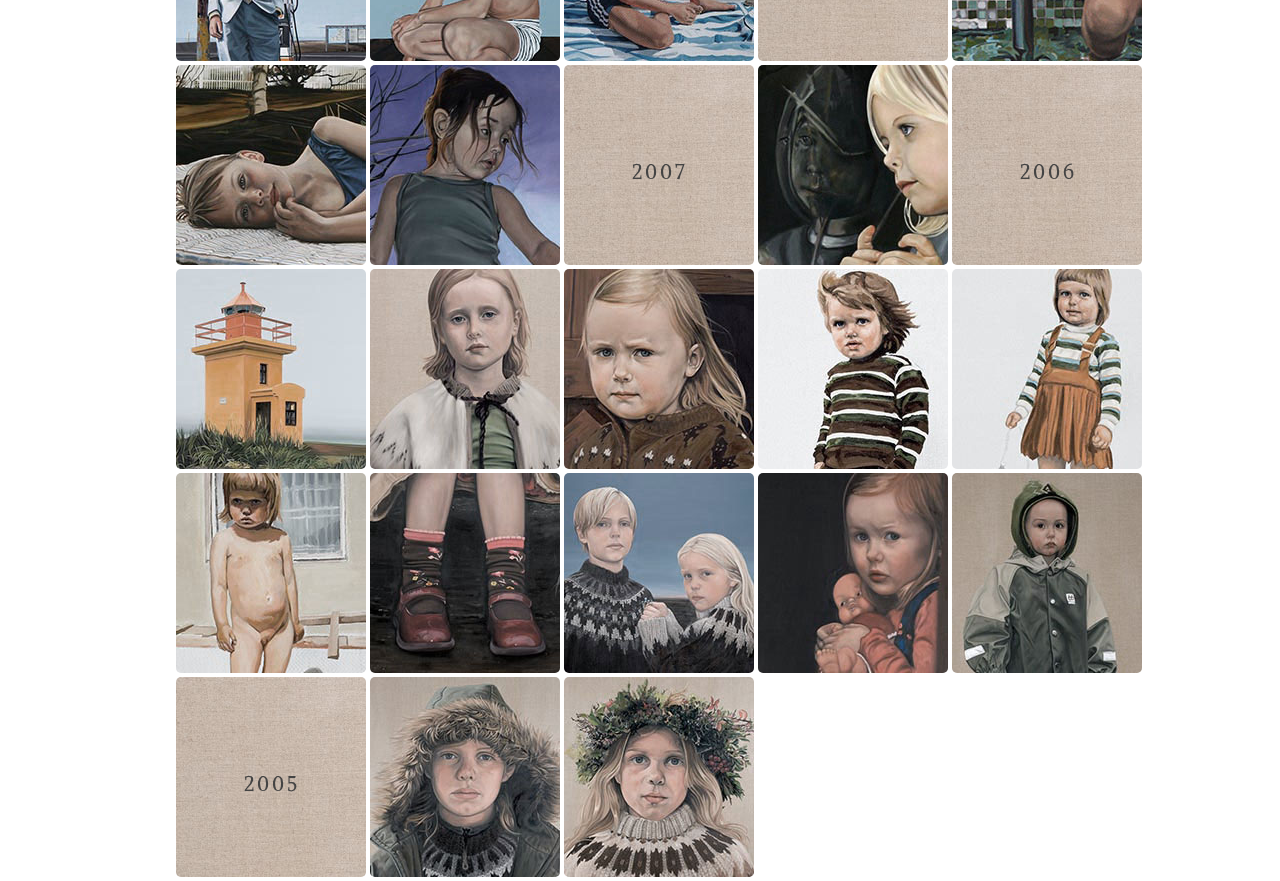
==== commit ba07ee2b: "chore: add articles" ====
--- a/index.html
+++ b/index.html
@@ -97,26 +97,26 @@
             <div id="about-text">
                 <!-- <h1>Current Exhibitions:</h1> -->
 
-
-                <br>
-
-<!--                 <h1>Upcoming Exhibitions:</h1> -->
-
-
-
-                <h1>Education:</h1>
-                1999 – 2002 Iceland Academy of the Arts. Art department.<br>
-                2001 Accademia Di Belle Arti in Rome.<br>
-                2001 ARS Seminar in Helsinki.<br>
-                1998 Fjolbrautaskolinn í Breidholti. Art department.<br>
-                <br>
+                
+                <br>
+                <!-- <h1>Upcoming Exhibitions:</h1> -->
+
+
+                <h1>Articles:</h1>
+                2016 <a href="resources/teirra-til-ad-gera-uppreisn-gegn.pdf" target="_blank">Þeirra til að gera uppreisn gegn</a><br>
+                <br>
+                
                 <h1>Solo exhibitions:</h1>
+                2015 Kvennaveldið: konur og kynvitund. Reykjanes Art Museum. Reykjanesbær. Iceland.<br>
+                2015 Just Painted II. Reykjavik Art Museum. Iceland.<br>
+                2015 Portrait Nu! The Museum Of National History. Hillerød. Denmark.<br>
                 2016 Doppia Visione. Duet Gallery. Varese. Italy.<br>
                 2014 EINSÖGN. Listamenn Gallerí. Skúlagata 32.<br>
                 2010 Malinconia. Duet gallery. Varese, Italy.<br>
                 2007 A double-edged vision. Reykjanes Art Museum. Reykjanesbær, Iceland.<br>
                 2006 Past Present. Gallery Turpentine. Reykjavik, Iceland. <br>
                 <br>
+                
                 <h1>Group exhibitions:</h1>
                 2016 Mannfélagið. Reykjanes Art Museum. Iceland.<br>
                 2014 Sjónlistamiðstöðin/Center for visual arts. Akureyri. Icelandic Portraiture.<br>
@@ -135,6 +135,14 @@
                 2005 Gallery Turpentine. Reykjavik, Iceland.<br>
                 2004 Listhus Reykjavikur. Reykjavik, Iceland.<br>
                 2004 Summerday. LÁ Art Museum. Hveragerði, Iceland.<br>
+                <br>    
+                                
+                <h1>Education:</h1>
+                1999 – 2002 Iceland Academy of the Arts. Art department.<br>
+                2001 Accademia Di Belle Arti in Rome.<br>
+                2001 ARS Seminar in Helsinki.<br>
+                1998 Fjolbrautaskolinn í Breidholti. Art department.<br>
+                <br>
             </div>
         </div>
 
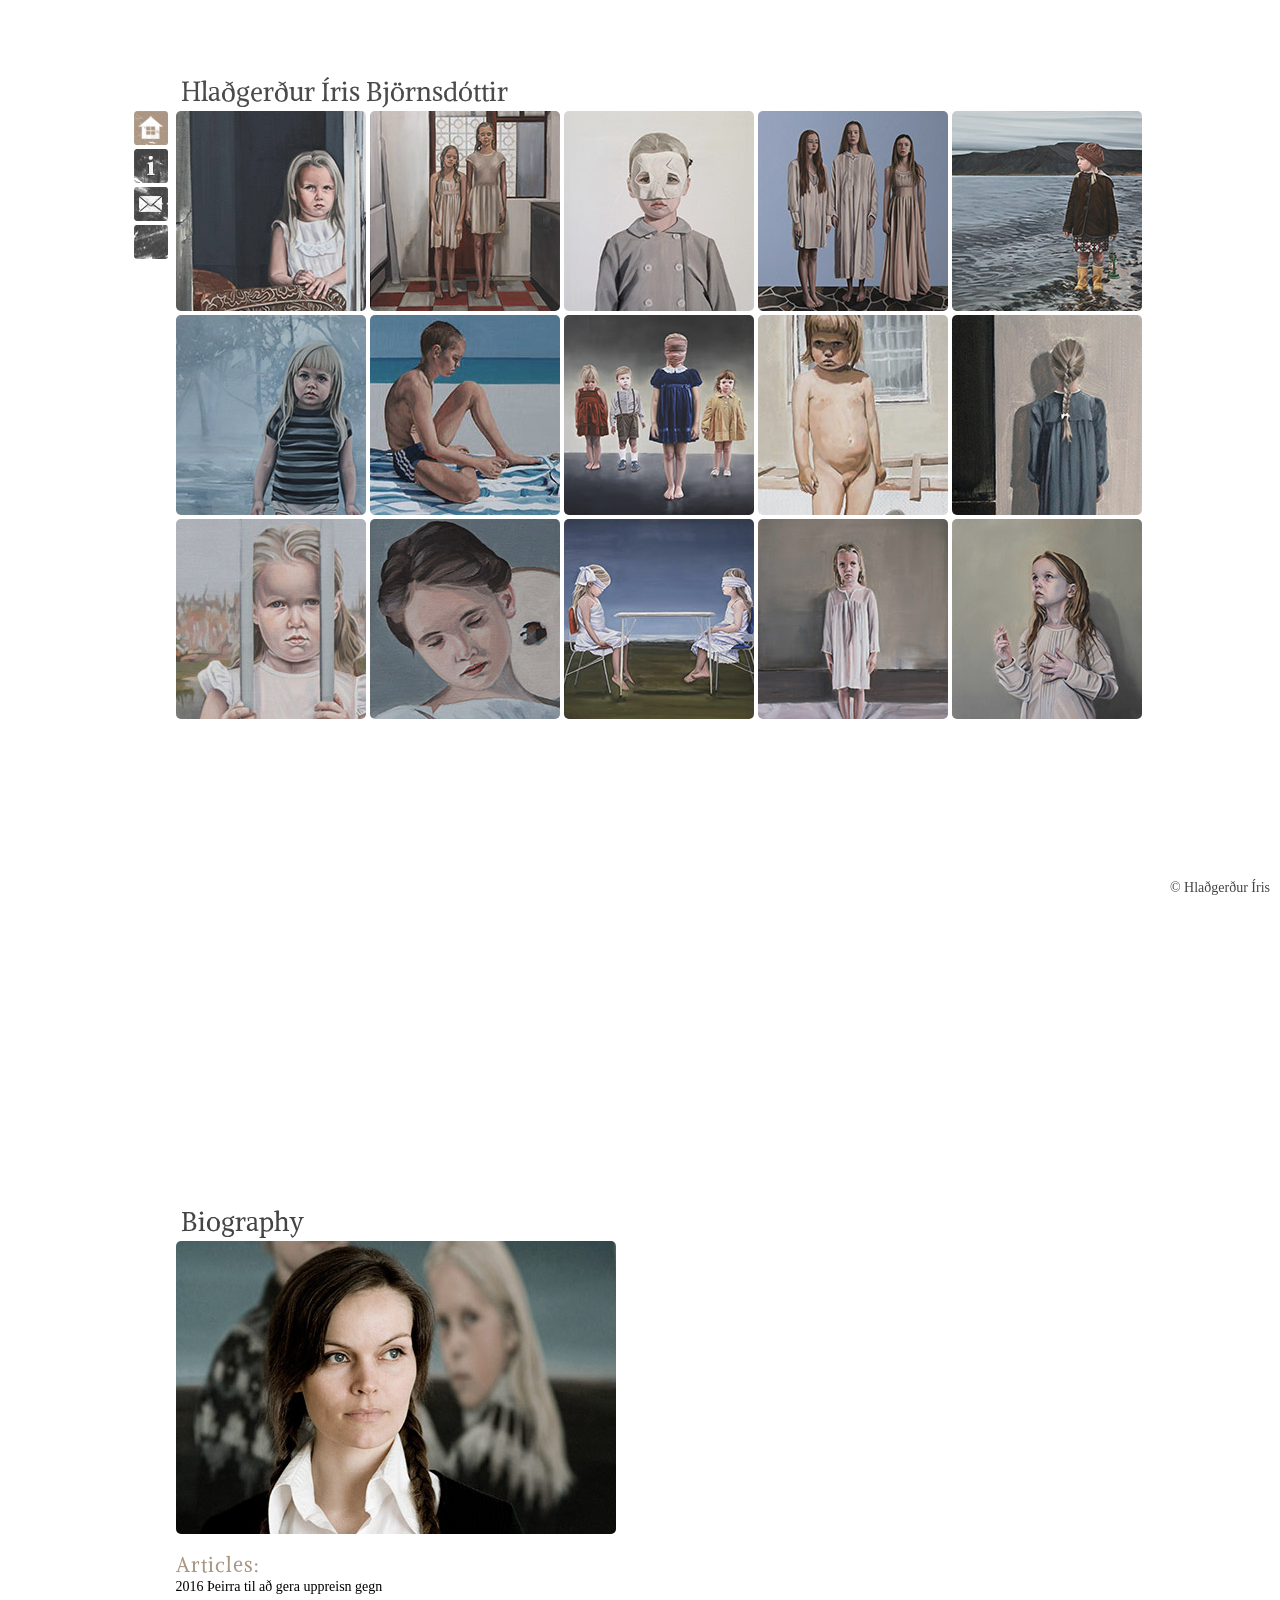
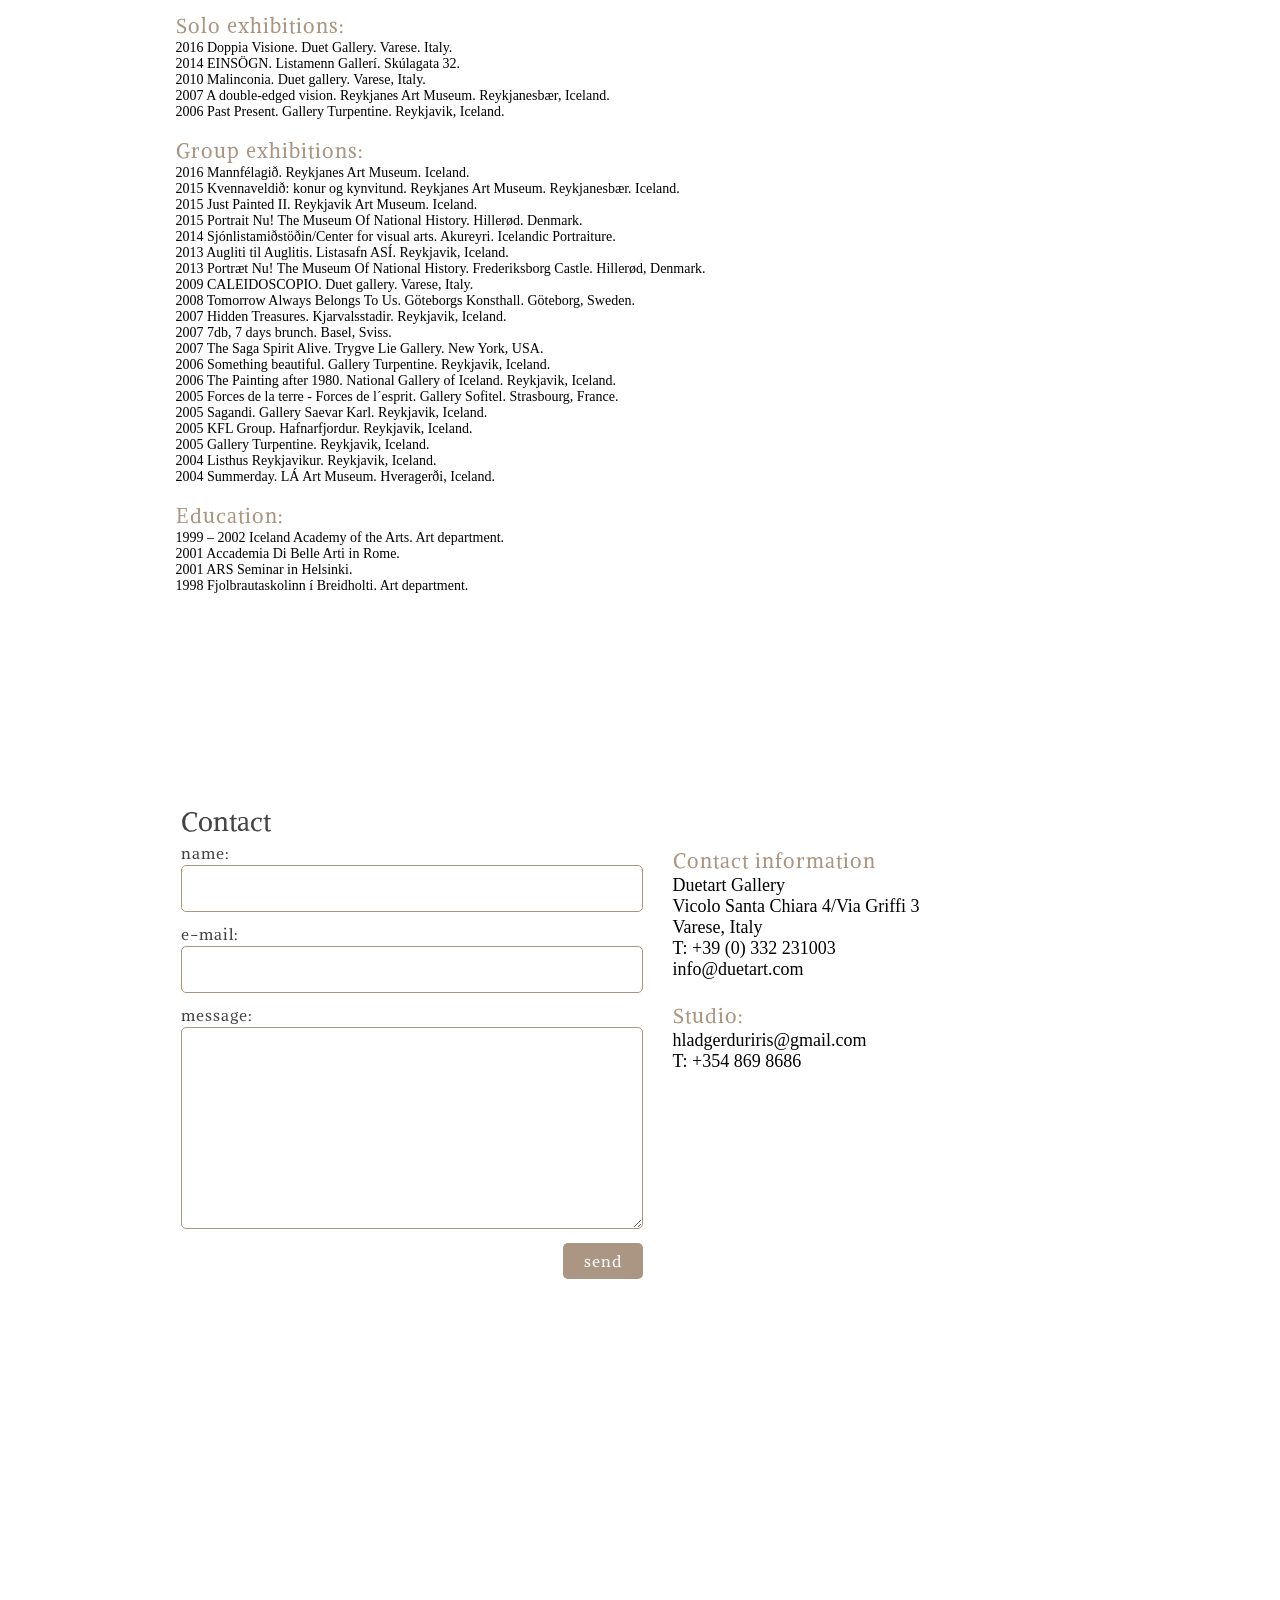
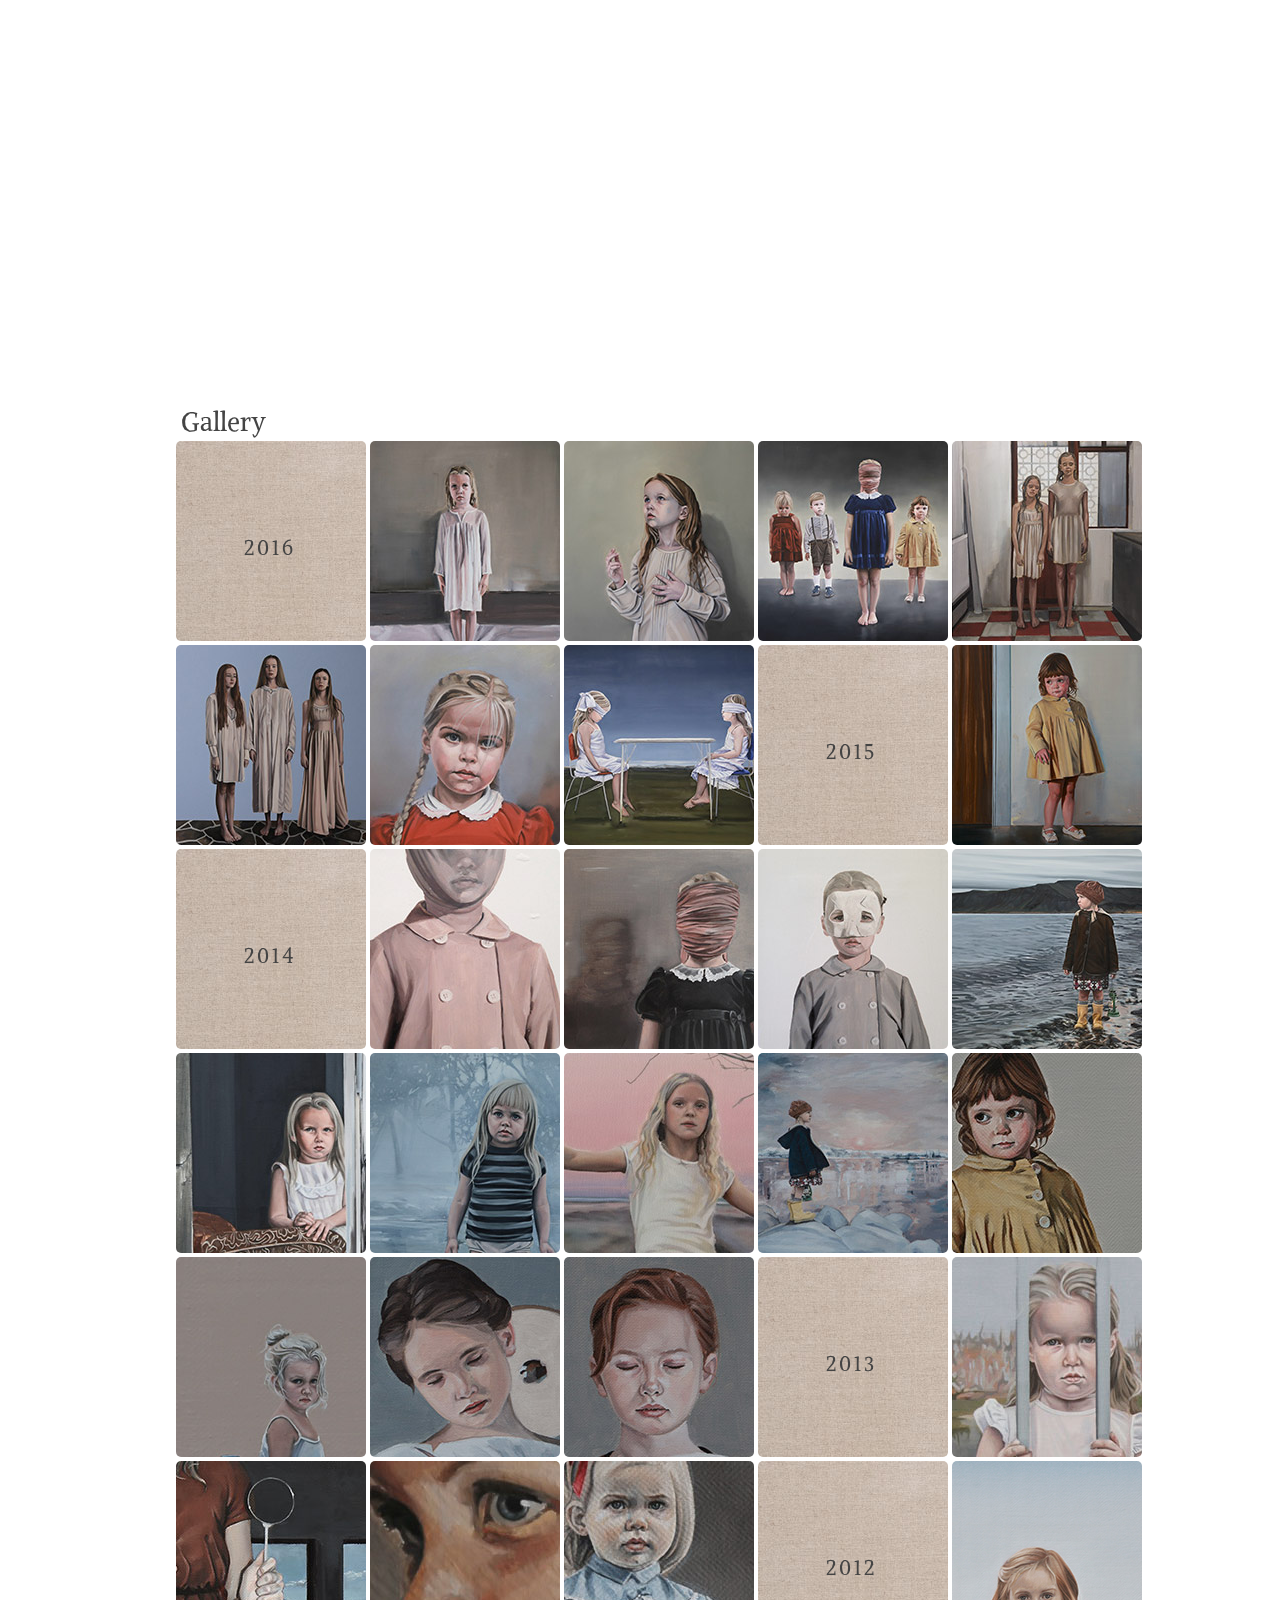
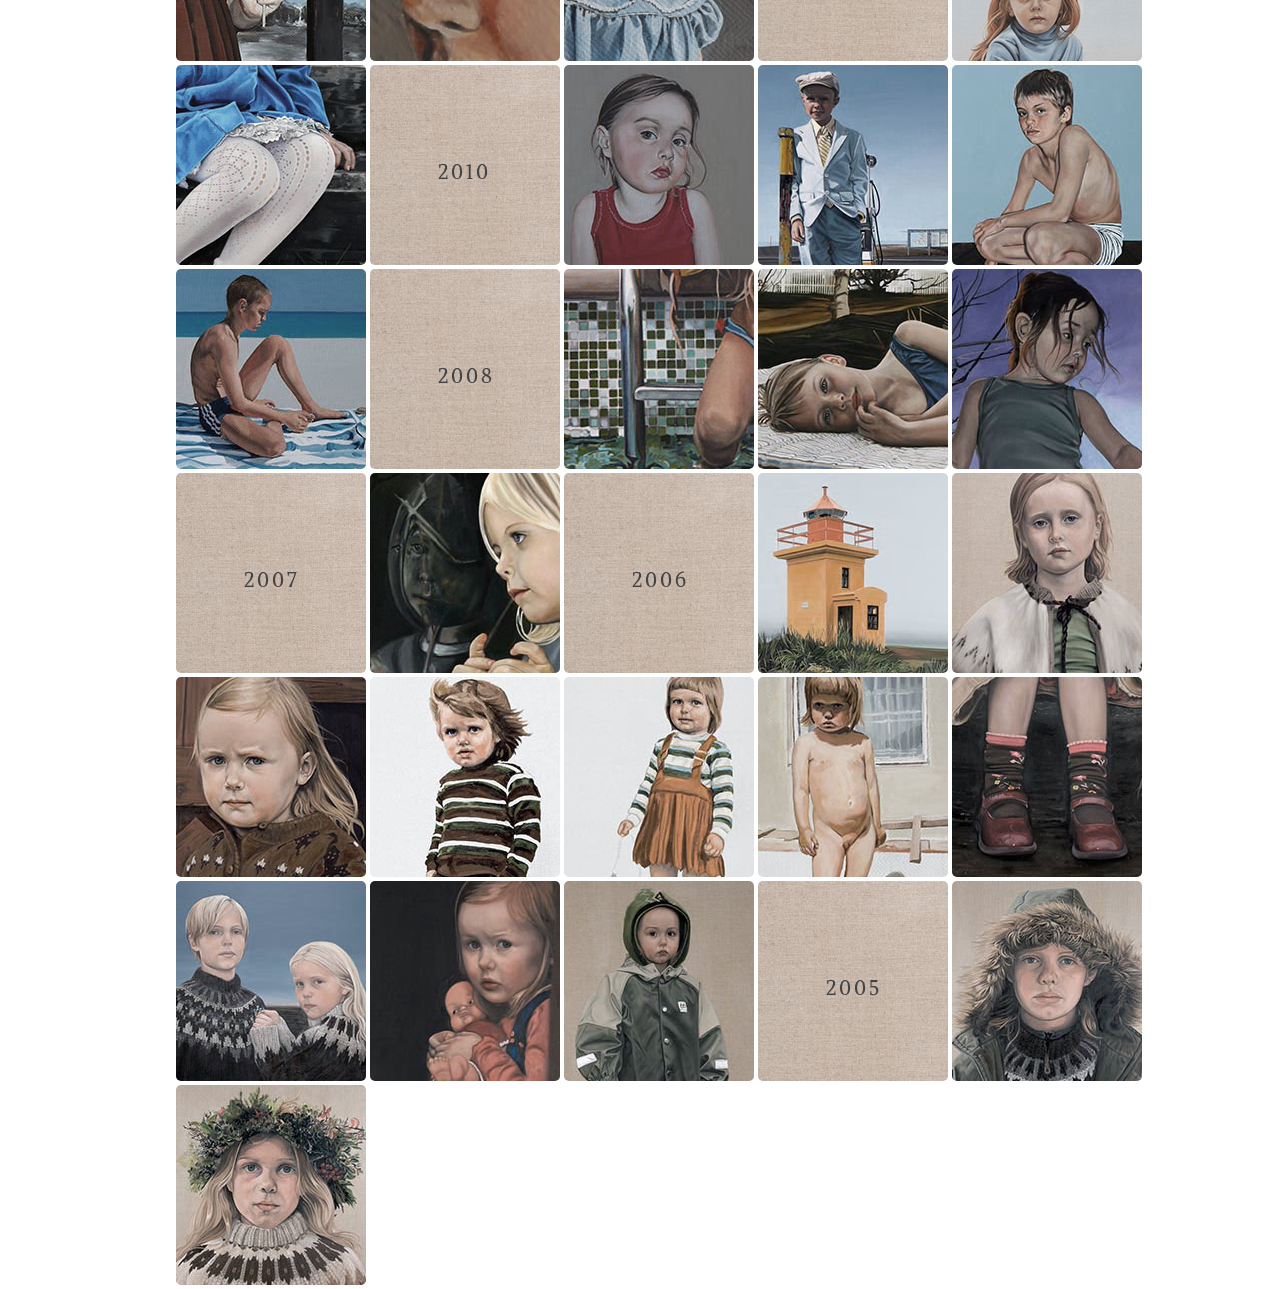
==== commit c0f50f5f: "chore: move some exhibitions to right place" ====
--- a/index.html
+++ b/index.html
@@ -107,9 +107,6 @@
                 <br>
                 
                 <h1>Solo exhibitions:</h1>
-                2015 Kvennaveldið: konur og kynvitund. Reykjanes Art Museum. Reykjanesbær. Iceland.<br>
-                2015 Just Painted II. Reykjavik Art Museum. Iceland.<br>
-                2015 Portrait Nu! The Museum Of National History. Hillerød. Denmark.<br>
                 2016 Doppia Visione. Duet Gallery. Varese. Italy.<br>
                 2014 EINSÖGN. Listamenn Gallerí. Skúlagata 32.<br>
                 2010 Malinconia. Duet gallery. Varese, Italy.<br>
@@ -119,6 +116,9 @@
                 
                 <h1>Group exhibitions:</h1>
                 2016 Mannfélagið. Reykjanes Art Museum. Iceland.<br>
+                2015 Kvennaveldið: konur og kynvitund. Reykjanes Art Museum. Reykjanesbær. Iceland.<br>
+                2015 Just Painted II. Reykjavik Art Museum. Iceland.<br>
+                2015 Portrait Nu! The Museum Of National History. Hillerød. Denmark.<br>
                 2014 Sjónlistamiðstöðin/Center for visual arts. Akureyri. Icelandic Portraiture.<br>
                 2013 Augliti til Auglitis. Listasafn ASÍ. Reykjavik, Iceland.<br>
                 2013 Portræt Nu! The Museum Of National History. Frederiksborg Castle. Hillerød, Denmark.<br>
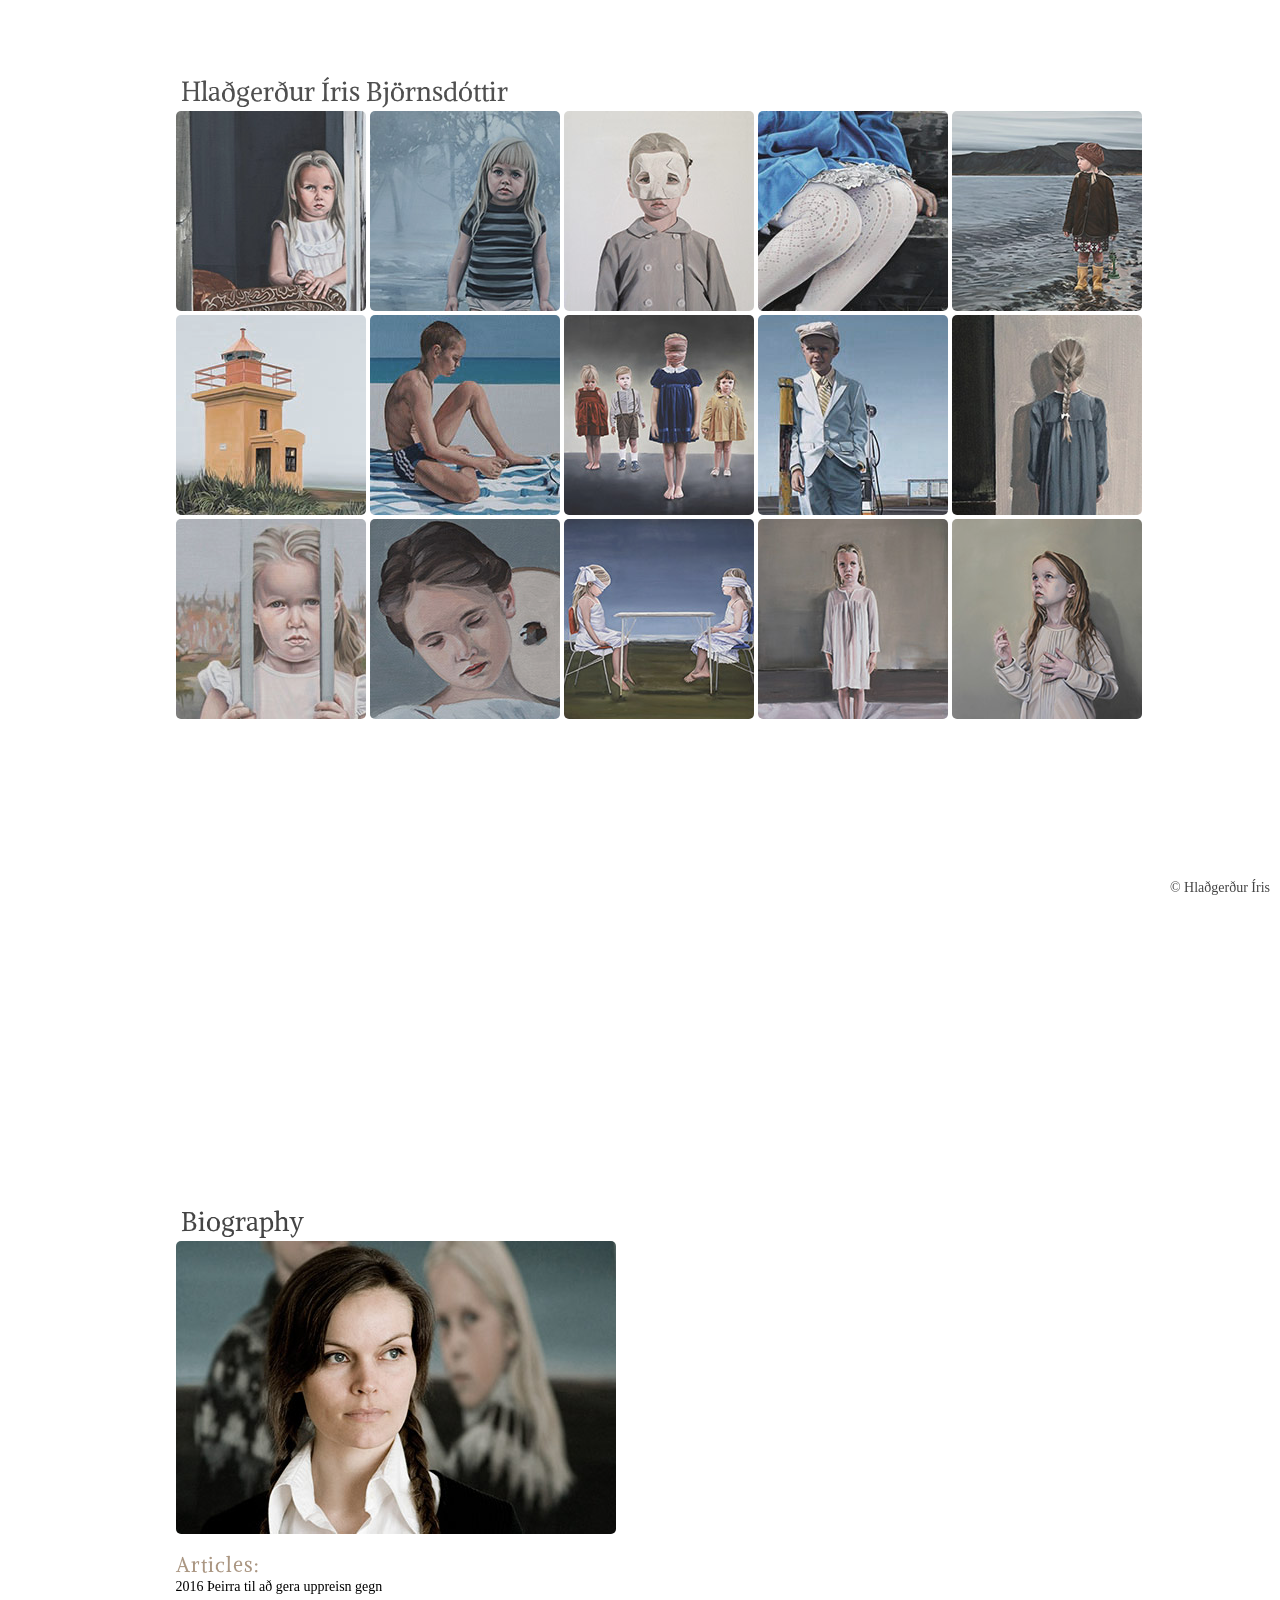
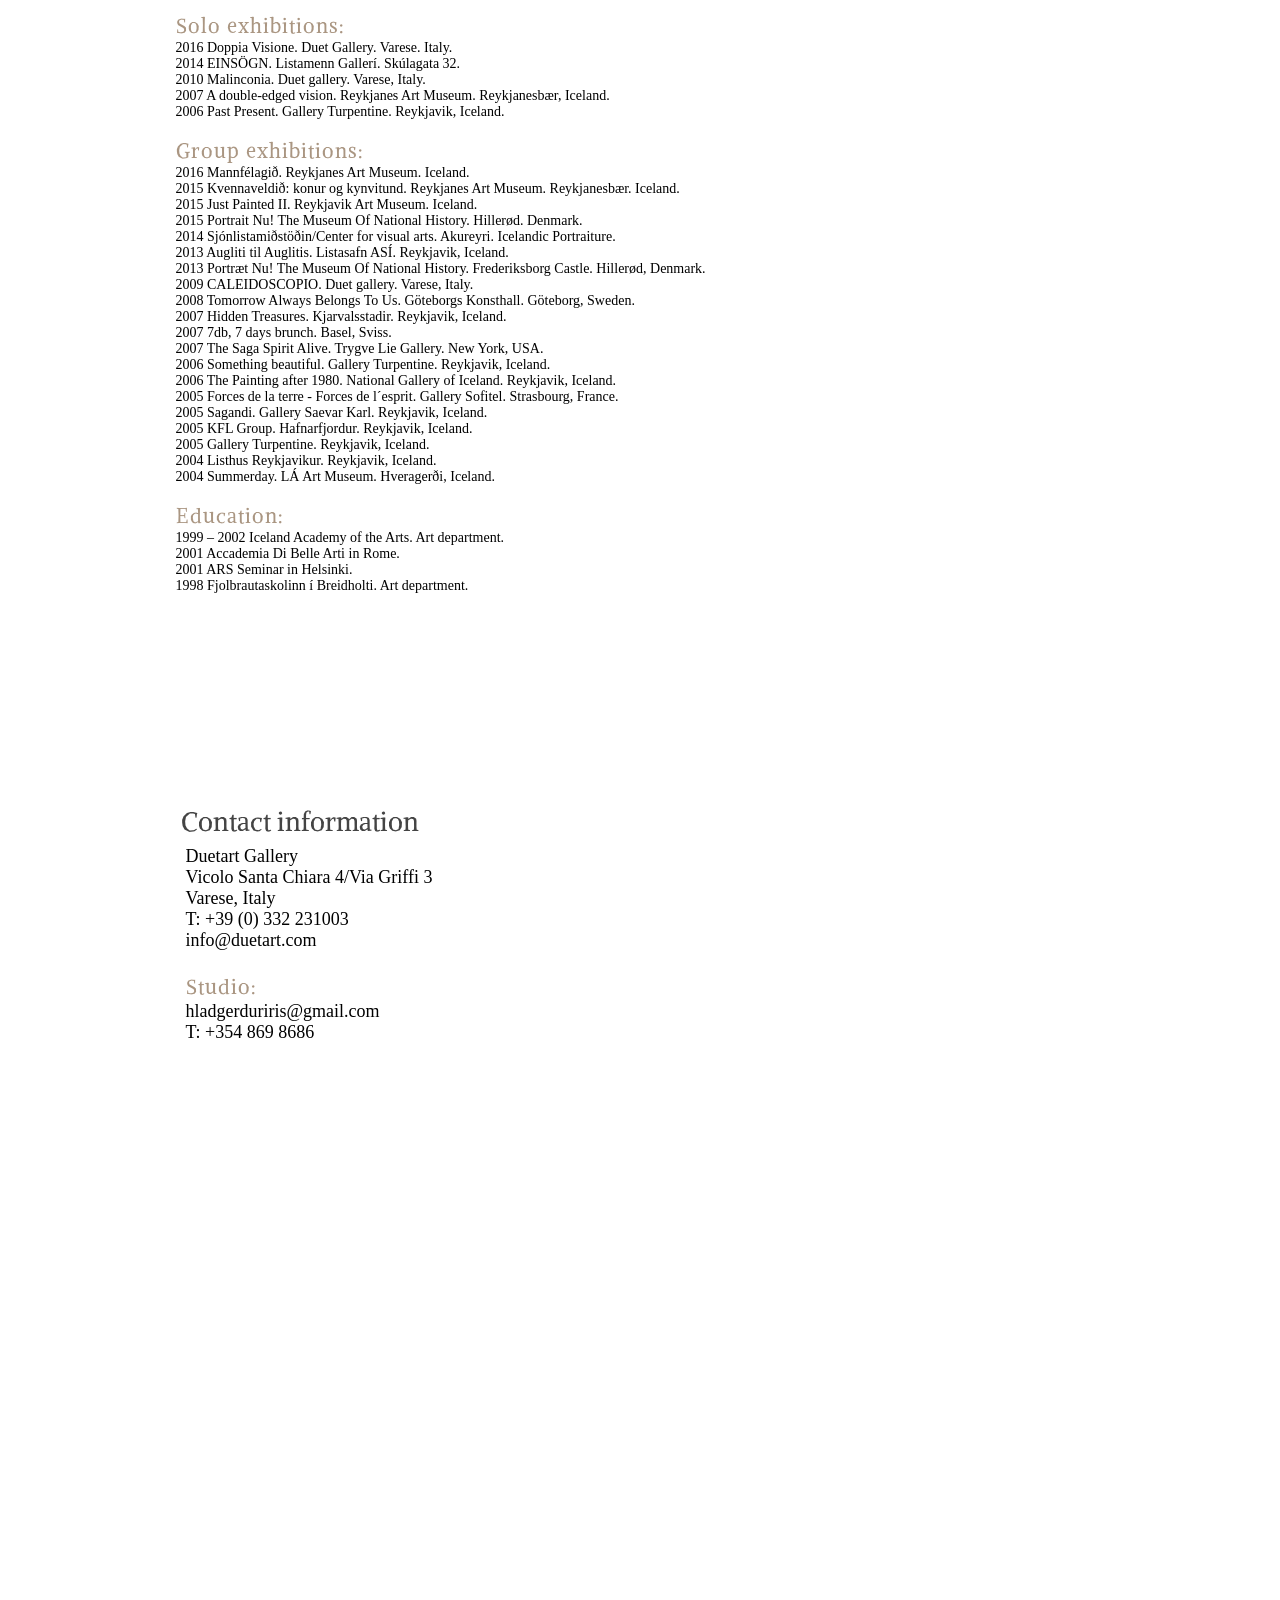
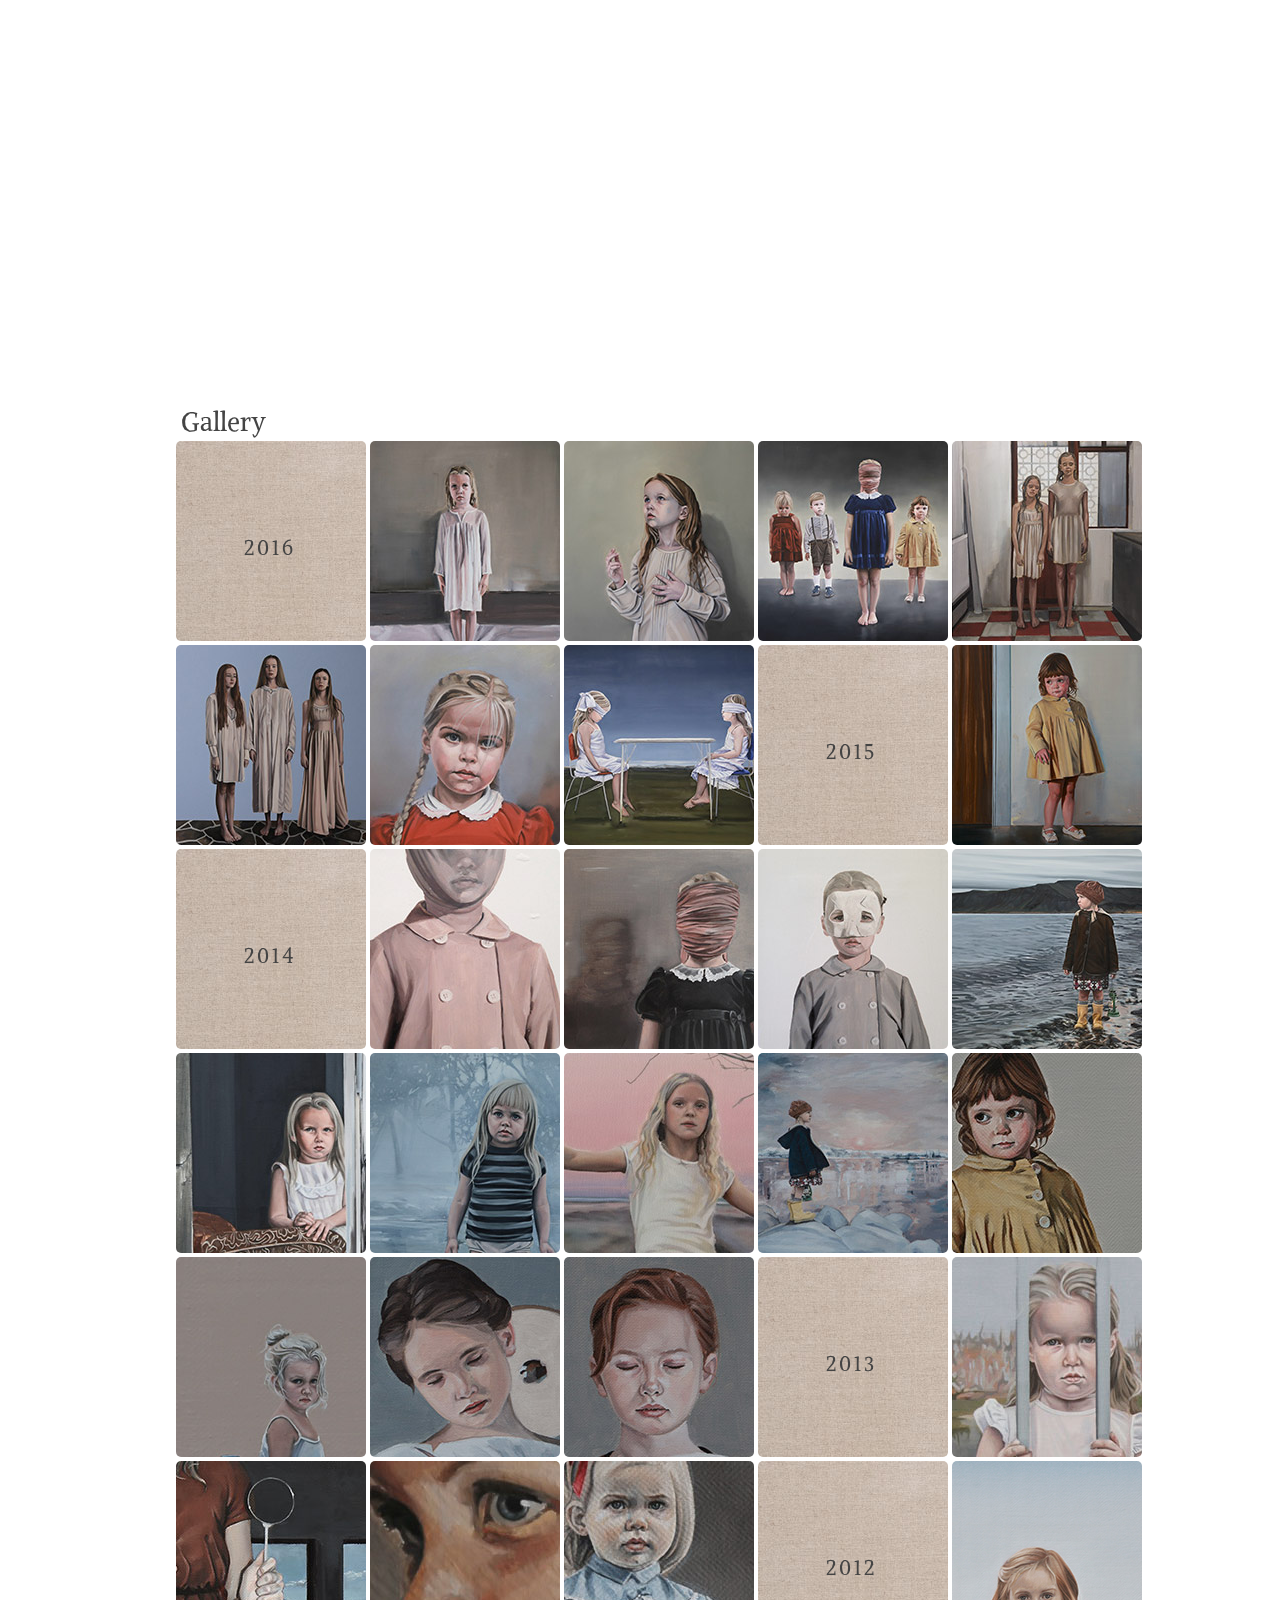
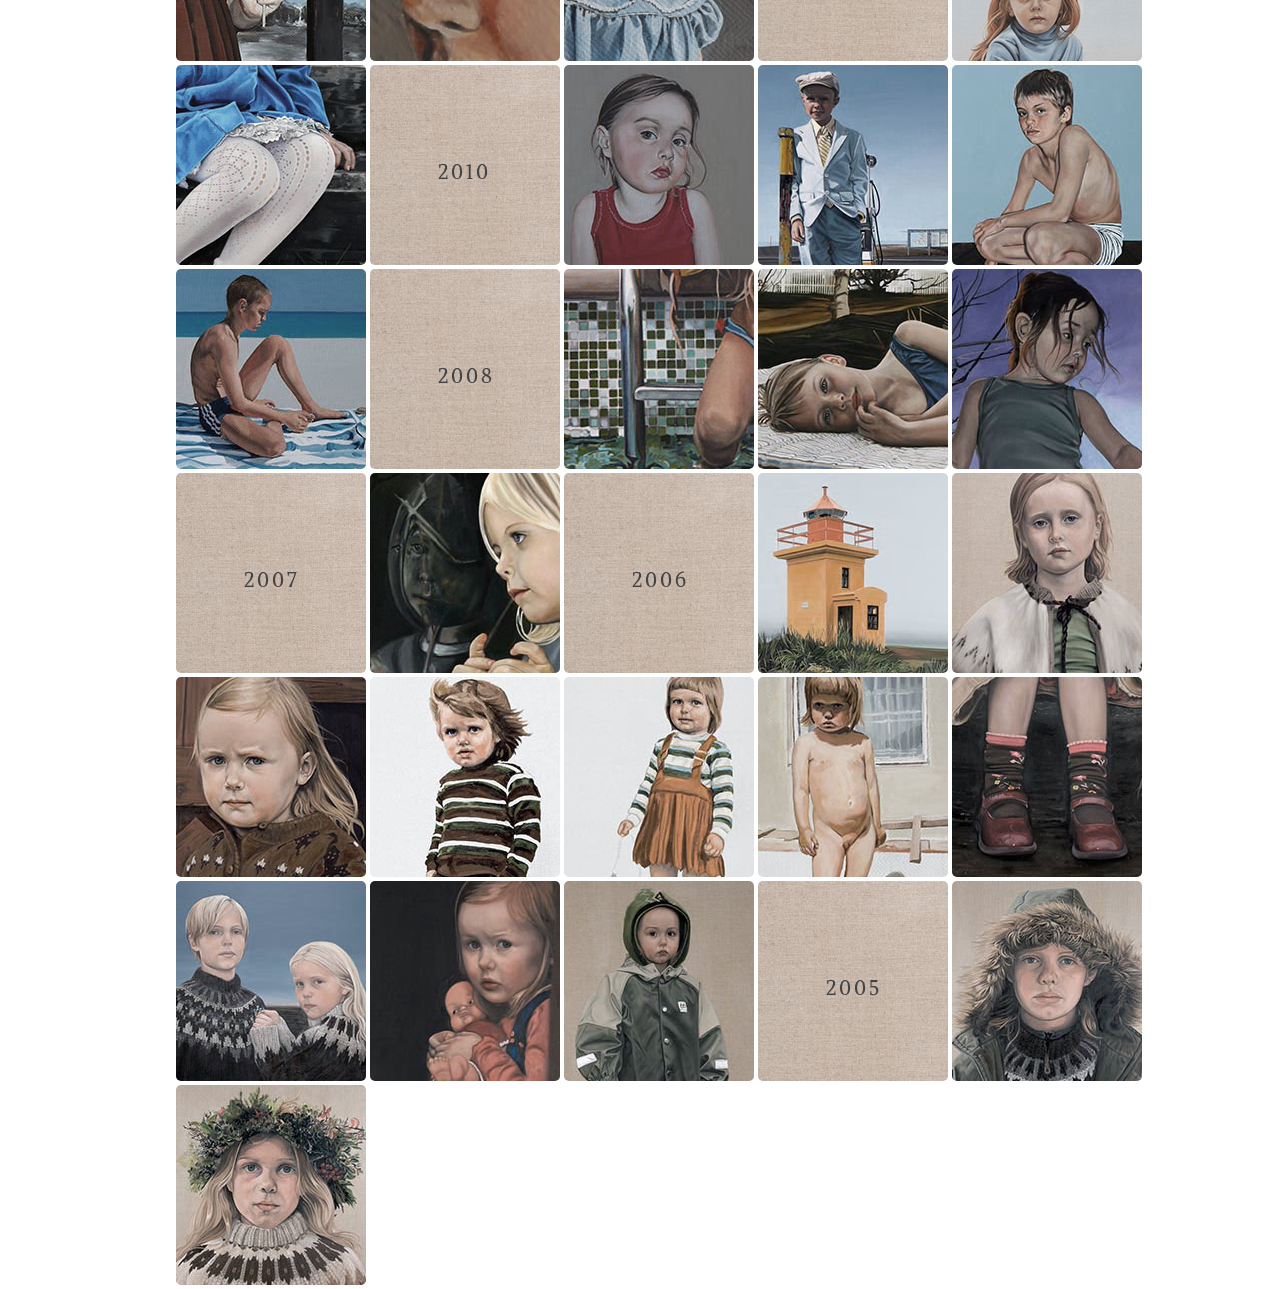
==== commit 52303e4a: "reorder images + remove nav and contact form" ====
--- a/index.html
+++ b/index.html
@@ -1,155 +1,201 @@
 <!DOCTYPE html>
 <html>
-<head>
+  <head>
     <!-- Basic Page Needs - - - - - - - - -->
-	<meta charset="utf-8">
-	<title>Hlaðgerður Íris</title>
-
-	<!-- Mobile Specific Meta  - - - - - -->
-	<meta name="viewport" content="width=device-width, initial-scale=1">
-
-	<meta name="keywords" content="hlaðgerður, íris, art, kids, portfolio, paintings, images, work, iceland, icelandic, artist, artists, málverk, verk, safn, myndir" />
-  	<meta name="description" content="Hlaðgerður Íris art portfolio page" />
-
-	<link rel="stylesheet" type="text/css" href="css/style.css" />
-
-	<link rel="shortcut icon" href="images/favicon.png" type="image/x-icon" />
-
-	<!-- font -->
-	<link href='http://fonts.googleapis.com/css?family=Alike+Angular' rel='stylesheet' type='text/css'>
-
-	<!-- Internet Explorer HTML5 enabling script: -->
-	<!-- [if IE]>
+    <meta charset="utf-8" />
+    <title>Hlaðgerður Íris</title>
+
+    <!-- Mobile Specific Meta  - - - - - -->
+    <meta name="viewport" content="width=device-width, initial-scale=1" />
+
+    <meta
+      name="keywords"
+      content="hlaðgerður, íris, art, kids, portfolio, paintings, images, work, iceland, icelandic, artist, artists, málverk, verk, safn, myndir"
+    />
+    <meta name="description" content="Hlaðgerður Íris art portfolio page" />
+
+    <link rel="stylesheet" type="text/css" href="css/style.css" />
+
+    <link rel="shortcut icon" href="images/favicon.png" type="image/x-icon" />
+
+    <!-- font -->
+    <link
+      href="http://fonts.googleapis.com/css?family=Alike+Angular"
+      rel="stylesheet"
+      type="text/css"
+    />
+
+    <!-- Internet Explorer HTML5 enabling script: -->
+    <!-- [if IE]>
 		<script src="http://html5shiv.googlecode.com/svn/trunk/html5.js"></script>
 		<style type="text/css">
 			.clear {zoom: 1; display: block;}
 		</style>
 	<![endif]-->
 
-	<!-- import jquery and my scripts -->
-	<script src="https://ajax.googleapis.com/ajax/libs/jquery/1.7.2/jquery.min.js"></script>
-	<script src="js/javascript.js"></script>
-
-	<!-- Lightbox2 -->
-	<script src="js/min/lightbox-ck.js"></script>
-	<link href="css/lightbox.css" rel="stylesheet" />
-
-	<!-- From Modernizr -->
-	<script src="js/modernizr.custom.85710.js"></script>
-</head>
-
-<body>
-	<div id="loading">
-		<!-- this is the white loading screen		 -->
-	</div>
-
-	<div id="wrapper">
-
-		<nav>
+    <!-- import jquery and my scripts -->
+    <script src="https://ajax.googleapis.com/ajax/libs/jquery/1.7.2/jquery.min.js"></script>
+    <script src="js/javascript.js"></script>
+
+    <!-- Lightbox2 -->
+    <script src="js/min/lightbox-ck.js"></script>
+    <link href="css/lightbox.css" rel="stylesheet" />
+
+    <!-- From Modernizr -->
+    <script src="js/modernizr.custom.85710.js"></script>
+  </head>
+
+  <body>
+    <div id="loading">
+      <!-- this is the white loading screen		 -->
+    </div>
+
+    <div id="wrapper">
+      <!-- <nav>
 			<ul>
 				<li><a href="#home">home</a></li>
 				<li><a href="#about">about</a></li>
 				<li><a href="#contact">contact</a></li>
 				<li><a href="#images">images</a></li>
 			</ul>
-		</nav>
-
-		<!-- - - - - - - - - - - HOME - - - - - - - - - - -->
-		<div id="home">
-			<p class="heading top">Hlaðgerður Íris Björnsdóttir</p>
-			<script type="text/javascript">
-				document.write("<ul class='thumbs'>");
-				xmlDoc=loadXMLDoc("hlalla_art_best.xml");
-
-				/* Apply data to variables */
-				names=xmlDoc.getElementsByTagName("name");
-				alias=xmlDoc.getElementsByTagName("alias");
-				year=xmlDoc.getElementsByTagName("year");
-				h=xmlDoc.getElementsByTagName("h");
-				w=xmlDoc.getElementsByTagName("w");
-
-                /* Iterate through data in hlalla_art.xml and write to document */
-				for (i=0; i<15; i++){
-					iName = names[i].childNodes[0].nodeValue;
-					iAlias = alias[i].childNodes[0].nodeValue;
-					iYear = year[i].childNodes[0].nodeValue;
-					iH = h[i].childNodes[0].nodeValue;
-					iW = w[i].childNodes[0].nodeValue;
-
-					// rel=lightbox[s] -> trigger the lightbox function
-					// data-title -> info to display with images
-
-					document.write("<li><a href='pics/pics/"+iYear+"_"+iAlias+".jpg' rel='lightbox[s]' data-title='"+iName+" | "+iYear+" | "+iH+"x"+iW+"' ><div><span>"+iName+"<br>"+iH+"x"+iW+"cm | "+iYear+"</span></div></a><img src='pics/th/"+iYear+"_"+iAlias+".jpg' ></li>");
-				}
-				document.write("</ul>");
-			</script>
-		</div> <!-- home -->
-
-
-		<!-- - - - - - - - - - - ABOUT - - - - - - - - - - -->
-        <div id="about">
-            <p class="heading">Biography</p>
-
-            <a href="images/hlalla_portrait.jpg" rel="lightbox[b]">
-                <img src="images/hlalla_portrait_440.jpg" alt="Portrait of Hlaðgerður Íris" />
-            </a>
-
-            <div id="about-text">
-                <!-- <h1>Current Exhibitions:</h1> -->
-
-                
-                <br>
-                <!-- <h1>Upcoming Exhibitions:</h1> -->
-
-
-                <h1>Articles:</h1>
-                2016 <a href="resources/teirra-til-ad-gera-uppreisn-gegn.pdf" target="_blank">Þeirra til að gera uppreisn gegn</a><br>
-                <br>
-                
-                <h1>Solo exhibitions:</h1>
-                2016 Doppia Visione. Duet Gallery. Varese. Italy.<br>
-                2014 EINSÖGN. Listamenn Gallerí. Skúlagata 32.<br>
-                2010 Malinconia. Duet gallery. Varese, Italy.<br>
-                2007 A double-edged vision. Reykjanes Art Museum. Reykjanesbær, Iceland.<br>
-                2006 Past Present. Gallery Turpentine. Reykjavik, Iceland. <br>
-                <br>
-                
-                <h1>Group exhibitions:</h1>
-                2016 Mannfélagið. Reykjanes Art Museum. Iceland.<br>
-                2015 Kvennaveldið: konur og kynvitund. Reykjanes Art Museum. Reykjanesbær. Iceland.<br>
-                2015 Just Painted II. Reykjavik Art Museum. Iceland.<br>
-                2015 Portrait Nu! The Museum Of National History. Hillerød. Denmark.<br>
-                2014 Sjónlistamiðstöðin/Center for visual arts. Akureyri. Icelandic Portraiture.<br>
-                2013 Augliti til Auglitis. Listasafn ASÍ. Reykjavik, Iceland.<br>
-                2013 Portræt Nu! The Museum Of National History. Frederiksborg Castle. Hillerød, Denmark.<br>
-                2009 CALEIDOSCOPIO. Duet gallery. Varese, Italy.<br>
-                2008 Tomorrow Always Belongs To Us. Göteborgs Konsthall. Göteborg, Sweden.<br>
-                2007 Hidden Treasures. Kjarvalsstadir. Reykjavik, Iceland.<br>
-                2007 7db, 7 days brunch. Basel, Sviss.<br>
-                2007 The Saga Spirit Alive. Trygve Lie Gallery. New York, USA.<br>
-                2006 Something beautiful. Gallery Turpentine. Reykjavik, Iceland.<br>
-                2006 The Painting after 1980. National Gallery of Iceland. Reykjavik, Iceland.<br>
-                2005 Forces de la terre - Forces de l´esprit. Gallery Sofitel. Strasbourg, France.<br>
-                2005 Sagandi. Gallery Saevar Karl. Reykjavik, Iceland.<br>
-                2005 KFL Group. Hafnarfjordur. Reykjavik, Iceland.<br>
-                2005 Gallery Turpentine. Reykjavik, Iceland.<br>
-                2004 Listhus Reykjavikur. Reykjavik, Iceland.<br>
-                2004 Summerday. LÁ Art Museum. Hveragerði, Iceland.<br>
-                <br>    
-                                
-                <h1>Education:</h1>
-                1999 – 2002 Iceland Academy of the Arts. Art department.<br>
-                2001 Accademia Di Belle Arti in Rome.<br>
-                2001 ARS Seminar in Helsinki.<br>
-                1998 Fjolbrautaskolinn í Breidholti. Art department.<br>
-                <br>
-            </div>
+		</nav> -->
+
+      <!-- - - - - - - - - - - HOME - - - - - - - - - - -->
+      <div id="home">
+        <p class="heading top">Hlaðgerður Íris Björnsdóttir</p>
+        <script type="text/javascript">
+          document.write("<ul class='thumbs'>");
+          xmlDoc = loadXMLDoc("hlalla_art_best.xml");
+
+          /* Apply data to variables */
+          names = xmlDoc.getElementsByTagName("name");
+          alias = xmlDoc.getElementsByTagName("alias");
+          year = xmlDoc.getElementsByTagName("year");
+          h = xmlDoc.getElementsByTagName("h");
+          w = xmlDoc.getElementsByTagName("w");
+
+          /* Iterate through data in hlalla_art.xml and write to document */
+          for (i = 0; i < 15; i++) {
+            iName = names[i].childNodes[0].nodeValue;
+            iAlias = alias[i].childNodes[0].nodeValue;
+            iYear = year[i].childNodes[0].nodeValue;
+            iH = h[i].childNodes[0].nodeValue;
+            iW = w[i].childNodes[0].nodeValue;
+
+            // rel=lightbox[s] -> trigger the lightbox function
+            // data-title -> info to display with images
+
+            document.write(
+              "<li><a href='pics/pics/" +
+                iYear +
+                "_" +
+                iAlias +
+                ".jpg' rel='lightbox[s]' data-title='" +
+                iName +
+                " | " +
+                iYear +
+                " | " +
+                iH +
+                "x" +
+                iW +
+                "' ><div><span>" +
+                iName +
+                "<br>" +
+                iH +
+                "x" +
+                iW +
+                "cm | " +
+                iYear +
+                "</span></div></a><img src='pics/th/" +
+                iYear +
+                "_" +
+                iAlias +
+                ".jpg' ></li>"
+            );
+          }
+          document.write("</ul>");
+        </script>
+      </div>
+      <!-- home -->
+
+      <!-- - - - - - - - - - - ABOUT - - - - - - - - - - -->
+      <div id="about">
+        <p class="heading">Biography</p>
+
+        <a href="images/hlalla_portrait.jpg" rel="lightbox[b]">
+          <img
+            src="images/hlalla_portrait_440.jpg"
+            alt="Portrait of Hlaðgerður Íris"
+          />
+        </a>
+
+        <div id="about-text">
+          <!-- <h1>Current Exhibitions:</h1> -->
+
+          <br />
+          <!-- <h1>Upcoming Exhibitions:</h1> -->
+
+          <h1>Articles:</h1>
+          2016
+          <a
+            href="resources/teirra-til-ad-gera-uppreisn-gegn.pdf"
+            target="_blank"
+            >Þeirra til að gera uppreisn gegn</a
+          ><br />
+          <br />
+
+          <h1>Solo exhibitions:</h1>
+          2016 Doppia Visione. Duet Gallery. Varese. Italy.<br />
+          2014 EINSÖGN. Listamenn Gallerí. Skúlagata 32.<br />
+          2010 Malinconia. Duet gallery. Varese, Italy.<br />
+          2007 A double-edged vision. Reykjanes Art Museum. Reykjanesbær,
+          Iceland.<br />
+          2006 Past Present. Gallery Turpentine. Reykjavik, Iceland. <br />
+          <br />
+
+          <h1>Group exhibitions:</h1>
+          2016 Mannfélagið. Reykjanes Art Museum. Iceland.<br />
+          2015 Kvennaveldið: konur og kynvitund. Reykjanes Art Museum.
+          Reykjanesbær. Iceland.<br />
+          2015 Just Painted II. Reykjavik Art Museum. Iceland.<br />
+          2015 Portrait Nu! The Museum Of National History. Hillerød.
+          Denmark.<br />
+          2014 Sjónlistamiðstöðin/Center for visual arts. Akureyri. Icelandic
+          Portraiture.<br />
+          2013 Augliti til Auglitis. Listasafn ASÍ. Reykjavik, Iceland.<br />
+          2013 Portræt Nu! The Museum Of National History. Frederiksborg Castle.
+          Hillerød, Denmark.<br />
+          2009 CALEIDOSCOPIO. Duet gallery. Varese, Italy.<br />
+          2008 Tomorrow Always Belongs To Us. Göteborgs Konsthall. Göteborg,
+          Sweden.<br />
+          2007 Hidden Treasures. Kjarvalsstadir. Reykjavik, Iceland.<br />
+          2007 7db, 7 days brunch. Basel, Sviss.<br />
+          2007 The Saga Spirit Alive. Trygve Lie Gallery. New York, USA.<br />
+          2006 Something beautiful. Gallery Turpentine. Reykjavik, Iceland.<br />
+          2006 The Painting after 1980. National Gallery of Iceland. Reykjavik,
+          Iceland.<br />
+          2005 Forces de la terre - Forces de l´esprit. Gallery Sofitel.
+          Strasbourg, France.<br />
+          2005 Sagandi. Gallery Saevar Karl. Reykjavik, Iceland.<br />
+          2005 KFL Group. Hafnarfjordur. Reykjavik, Iceland.<br />
+          2005 Gallery Turpentine. Reykjavik, Iceland.<br />
+          2004 Listhus Reykjavikur. Reykjavik, Iceland.<br />
+          2004 Summerday. LÁ Art Museum. Hveragerði, Iceland.<br />
+          <br />
+
+          <h1>Education:</h1>
+          1999 – 2002 Iceland Academy of the Arts. Art department.<br />
+          2001 Accademia Di Belle Arti in Rome.<br />
+          2001 ARS Seminar in Helsinki.<br />
+          1998 Fjolbrautaskolinn í Breidholti. Art department.<br />
+          <br />
         </div>
-
-		<!-- - - - - - - - - - - CONTACT - - - - - - - - - - -->
-		<div id="contact" >
-			<p class="heading">Contact</p>
-			<div id="contact-form">
+      </div>
+
+      <!-- - - - - - - - - - - CONTACT - - - - - - - - - - -->
+      <div id="contact">
+        <p class="heading">Contact information</p>
+        <!-- <div id="contact-form">
 				<form action="resources/contactEngine.php" method="post">
 
 					<h3>name: </h3>
@@ -163,87 +209,129 @@
 
 					<input class="big-submit" type="submit" value="send">
 				</form>
-			</div>
-
-			<div id="contact-info">
-				<h1>Contact information</h1>
-				Duetart Gallery<br>
-				Vicolo Santa Chiara 4/Via Griffi 3<br>
-				Varese, Italy<br>
-				T: +39 (0) 332 231003<br>
-				info@duetart.com<br>
-				<br>
-				<h1>Studio:</h1>
-				hladgerduriris@gmail.com<br>
-				T: +354 869 8686<br>
-			</div>
-		</div>
-
-
-		<!-- - - - - - - - - - - IMAGES - - - - - - - - - - -->
-		<div id="images" >
-			<p class="heading">Gallery</p>
-			<script type="text/javascript">
-				document.write("<ul class='thumbs'>");
-				xmlDoc=loadXMLDoc("hlalla_art.xml");  /* load the XML document */
-
-				/* Apply data to variables */
-				names=xmlDoc.getElementsByTagName("name");
-				alias=xmlDoc.getElementsByTagName("alias");
-				year=xmlDoc.getElementsByTagName("year");
-				h=xmlDoc.getElementsByTagName("h");
-				w=xmlDoc.getElementsByTagName("w");
-
-				var oldYear;
-
-				/* Iterate through data in hlalla_art.xml and write to document */
-				for (i=0; i<names.length; i++){
-					iName = names[i].childNodes[0].nodeValue;
-					iAlias = alias[i].childNodes[0].nodeValue;
-					iYear = year[i].childNodes[0].nodeValue;
-					iH = h[i].childNodes[0].nodeValue;
-					iW = w[i].childNodes[0].nodeValue;
-
-					/* Check year and output year canvas if new year */
-					if(oldYear!==iYear){
-						document.write("<li><span class='new-year biggy'>"+iYear+"</span><img src='images/year-bg.jpg' ></li>");
-					}
-
-					document.write("<li><a href='pics/pics/"+iYear+"_"+iAlias+".jpg' rel='lightbox[s]' data-title='"+iName+" | "+iYear+" | "+iH+"x"+iW+"' ><div><span>"+iName+"<br>"+iH+"x"+iW+"cm | "+iYear+"</span></div></a><img src='pics/th/"+iYear+"_"+iAlias+".jpg' ></li>");
-
-					oldYear=iYear;
-				}
-				document.write("</ul>");
-			</script>
-		</div>
-	</div> <!-- wrapper -->
-
-	<footer>
-	  <!-- Message to users -->
-	  <!--
+			</div> -->
+
+        <div id="contact-info">
+          <!-- <h1>Contact information</h1> -->
+          Duetart Gallery<br />
+          Vicolo Santa Chiara 4/Via Griffi 3<br />
+          Varese, Italy<br />
+          T: +39 (0) 332 231003<br />
+          info@duetart.com<br />
+          <br />
+          <h1>Studio:</h1>
+          hladgerduriris@gmail.com<br />
+          T: +354 869 8686<br />
+        </div>
+      </div>
+
+      <!-- - - - - - - - - - - IMAGES - - - - - - - - - - -->
+      <div id="images">
+        <p class="heading">Gallery</p>
+        <script type="text/javascript">
+          document.write("<ul class='thumbs'>");
+          xmlDoc = loadXMLDoc("hlalla_art.xml"); /* load the XML document */
+
+          /* Apply data to variables */
+          names = xmlDoc.getElementsByTagName("name");
+          alias = xmlDoc.getElementsByTagName("alias");
+          year = xmlDoc.getElementsByTagName("year");
+          h = xmlDoc.getElementsByTagName("h");
+          w = xmlDoc.getElementsByTagName("w");
+
+          var oldYear;
+
+          /* Iterate through data in hlalla_art.xml and write to document */
+          for (i = 0; i < names.length; i++) {
+            iName = names[i].childNodes[0].nodeValue;
+            iAlias = alias[i].childNodes[0].nodeValue;
+            iYear = year[i].childNodes[0].nodeValue;
+            iH = h[i].childNodes[0].nodeValue;
+            iW = w[i].childNodes[0].nodeValue;
+
+            /* Check year and output year canvas if new year */
+            if (oldYear !== iYear) {
+              document.write(
+                "<li><span class='new-year biggy'>" +
+                  iYear +
+                  "</span><img src='images/year-bg.jpg' ></li>"
+              );
+            }
+
+            document.write(
+              "<li><a href='pics/pics/" +
+                iYear +
+                "_" +
+                iAlias +
+                ".jpg' rel='lightbox[s]' data-title='" +
+                iName +
+                " | " +
+                iYear +
+                " | " +
+                iH +
+                "x" +
+                iW +
+                "' ><div><span>" +
+                iName +
+                "<br>" +
+                iH +
+                "x" +
+                iW +
+                "cm | " +
+                iYear +
+                "</span></div></a><img src='pics/th/" +
+                iYear +
+                "_" +
+                iAlias +
+                ".jpg' ></li>"
+            );
+
+            oldYear = iYear;
+          }
+          document.write("</ul>");
+        </script>
+      </div>
+    </div>
+    <!-- wrapper -->
+
+    <footer>
+      <!-- Message to users -->
+      <!--
 <div id="message">
         <h1>Current exhibitions:</h1>
         <a href="http://www.dnm.dk/DK/Generel_information.htm" target="_blank">Portrait Now, The Museum of National History, Frederiksborg Castle</a>
         <div class="close"></div>
 	  </div>
 -->
-	  <span>&copy; Hlaðgerður Íris</span>
-	</footer>
-
-	<!-- Google analystics -->
+      <span>&copy; Hlaðgerður Íris</span>
+    </footer>
+
+    <!-- Google analystics -->
     <script>
-      (function(i,s,o,g,r,a,m){i['GoogleAnalyticsObject']=r;i[r]=i[r]||function(){
-      (i[r].q=i[r].q||[]).push(arguments)},i[r].l=1*new Date();a=s.createElement(o),
-      m=s.getElementsByTagName(o)[0];a.async=1;a.src=g;m.parentNode.insertBefore(a,m)
-      })(window,document,'script','https://www.google-analytics.com/analytics.js','ga');
-    
-      ga('create', 'UA-11339300-3', 'auto');
-      ga('send', 'pageview');
-    
+      (function (i, s, o, g, r, a, m) {
+        i["GoogleAnalyticsObject"] = r;
+        (i[r] =
+          i[r] ||
+          function () {
+            (i[r].q = i[r].q || []).push(arguments);
+          }),
+          (i[r].l = 1 * new Date());
+        (a = s.createElement(o)), (m = s.getElementsByTagName(o)[0]);
+        a.async = 1;
+        a.src = g;
+        m.parentNode.insertBefore(a, m);
+      })(
+        window,
+        document,
+        "script",
+        "https://www.google-analytics.com/analytics.js",
+        "ga"
+      );
+
+      ga("create", "UA-11339300-3", "auto");
+      ga("send", "pageview");
     </script>
-	<!-- To see the see current scroll position - see js/javascript.js -->
-	<p class="pixelCounter"></p>
-
-</body>
-
+    <!-- To see the see current scroll position - see js/javascript.js -->
+    <p class="pixelCounter"></p>
+  </body>
 </html>
--- a/css/style.css
+++ b/css/style.css
@@ -15,102 +15,211 @@
 #aa9682	//main brown
 */
 
-
 /* ------------------RESET AND BASICS--------------------- */
 
-html, body, div, span, applet, object, iframe,
-h1, h2, h3, h4, h5, h6, p, blockquote, pre,
-a, abbr, acronym, address, big, cite, code,
-del, dfn, em, font, img, ins, kbd, q, s, samp,
-small, strike, strong, sub, sup, tt, var,
-b, u, i, center,
-dl, dt, dd, ol, ul, li,
-fieldset, form, label, legend,
-table, caption, tbody, tfoot, thead, tr, th, td {
-	margin: 0;
-	padding: 0;
-	border: 0;
-	outline: 0;
-	font-size: 100%;
-	vertical-align: baseline;
-	background: transparent;
-}
-html { overflow-y: scroll; }
-div.clear { clear: both; }
-
-body { 
-	font-family: Times New Roman, Times New Roman, Times, serif;
-	/* Lucida Sans Unicode, Lucida Grande, sans-serif;  */
-	font-size: 14px;
-	/* background: #e1e1e1 */
-	/* background: url('../images/bg.jpg') top left repeat; */
-}
-
-
-a { text-decoration: none; outline: none; color: black; }
-a:hover { color: #333; text-decoration: underline; }
-a img { border: 0; background: none; text-decoration: none; color: #666; }
-
-img { vertical-align: middle; }
-.button {}
-.button:hover {}
-
-
-#wrapper { width: 1023px; margin: 13px auto; position: relative; }
-
-li{ transition-delay: .1s; }
-ul{ transition-delay: .1s; }
-a{ transition-delay: .1s; }
-
-
+html,
+body,
+div,
+span,
+applet,
+object,
+iframe,
+h1,
+h2,
+h3,
+h4,
+h5,
+h6,
+p,
+blockquote,
+pre,
+a,
+abbr,
+acronym,
+address,
+big,
+cite,
+code,
+del,
+dfn,
+em,
+font,
+img,
+ins,
+kbd,
+q,
+s,
+samp,
+small,
+strike,
+strong,
+sub,
+sup,
+tt,
+var,
+b,
+u,
+i,
+center,
+dl,
+dt,
+dd,
+ol,
+ul,
+li,
+fieldset,
+form,
+label,
+legend,
+table,
+caption,
+tbody,
+tfoot,
+thead,
+tr,
+th,
+td {
+  margin: 0;
+  padding: 0;
+  border: 0;
+  outline: 0;
+  font-size: 100%;
+  vertical-align: baseline;
+  background: transparent;
+}
+html {
+  overflow-y: scroll;
+}
+div.clear {
+  clear: both;
+}
+
+body {
+  font-family: Times New Roman, Times New Roman, Times, serif;
+  /* Lucida Sans Unicode, Lucida Grande, sans-serif;  */
+  font-size: 14px;
+  /* background: #e1e1e1 */
+  /* background: url('../images/bg.jpg') top left repeat; */
+}
+
+a {
+  text-decoration: none;
+  outline: none;
+  color: black;
+}
+a:hover {
+  color: #333;
+  text-decoration: underline;
+}
+a img {
+  border: 0;
+  background: none;
+  text-decoration: none;
+  color: #666;
+}
+
+img {
+  vertical-align: middle;
+}
+.button {
+}
+.button:hover {
+}
+
+#wrapper {
+  width: 1023px;
+  margin: 13px auto;
+  position: relative;
+}
+
+li {
+  transition-delay: 0.1s;
+}
+ul {
+  transition-delay: 0.1s;
+}
+a {
+  transition-delay: 0.1s;
+}
 
 /* -----------------BASIC CLASSES------------------ */
-.float-l {float: left;}
-.float-r {float: right;}
-.d-none { display: none; }
-.margin-r { margin-right: 10px; }
-.margin-l { margin-left: 10px; }
-.margin-b20 { margin-bottom: 40px; }
-.clear { clear: both; }
-.hidden { display: none; }
+.float-l {
+  float: left;
+}
+.float-r {
+  float: right;
+}
+.d-none {
+  display: none;
+}
+.margin-r {
+  margin-right: 10px;
+}
+.margin-l {
+  margin-left: 10px;
+}
+.margin-b20 {
+  margin-bottom: 40px;
+}
+.clear {
+  clear: both;
+}
+.hidden {
+  display: none;
+}
 
 /* ------------------GENERAL TYPOGRAPHY-------------------- */
-p { font-size:12px; line-height:18px; color: #444; }
+p {
+  font-size: 12px;
+  line-height: 18px;
+  color: #444;
+}
 
 /* the old heading font: Arial Black, Arial Black, Gadget, sans-serif; */
-h1 { 
-	font-family: 'Alike Angular', serif; 
-	font-size: 20px; 
-	font-weight: 100;
-	letter-spacing: 1px; 
-	padding: 2px 0;
-	color: #aa9682;
-}
-h2 {  }
-h3 {  
-	font-family: 'Alike Angular', serif; 
-	font-size: 16px; 
-	font-weight: 100;
-	letter-spacing: 1px; 
-	padding: 2px 0; 
-	color: #444; 
-}
-
-.biggy { 
-	font-family: 'Alike Angular', serif;
-	font-size: 20px; color: #444; letter-spacing: 3px; padding: 2px 0; color: white;
-}
-
-.center { text-align: center; z-index: 31; }
-
+h1 {
+  font-family: "Alike Angular", serif;
+  font-size: 20px;
+  font-weight: 100;
+  letter-spacing: 1px;
+  padding: 2px 0;
+  color: #aa9682;
+}
+h2 {
+}
+h3 {
+  font-family: "Alike Angular", serif;
+  font-size: 16px;
+  font-weight: 100;
+  letter-spacing: 1px;
+  padding: 2px 0;
+  color: #444;
+}
+
+.biggy {
+  font-family: "Alike Angular", serif;
+  font-size: 20px;
+  color: #444;
+  letter-spacing: 3px;
+  padding: 2px 0;
+  color: white;
+}
+
+.center {
+  text-align: center;
+  z-index: 31;
+}
 
 /* -----------------------BACKGROUND----------------------- */
 
-#loading { 
-	background-color: white; 
-	position: fixed; top: 0; left: 0; 
-	height: 100%; width: 100%; 
-	z-index: 100; }
+#loading {
+  background-color: white;
+  position: fixed;
+  top: 0;
+  left: 0;
+  height: 100%;
+  width: 100%;
+  z-index: 100;
+}
 
 /*
 #parallax { position: fixed; top: 0; left: 0; z-index: 0; width: 100%; height: 400%; 
@@ -118,208 +227,408 @@
 }
 */
 
-
 /* -----------------------HEADINGS--------------------- */
-#header {  }
-.heading { 
-	margin: 0 0 0 5px; z-index: 200; 
-	height: 28px; width: 390px;
-	font-size: 26px; font-family: 'Alike Angular', serif; 
-	color: #444; 
-}
-
+#header {
+}
+.heading {
+  margin: 0 0 0 5px;
+  z-index: 200;
+  height: 28px;
+  width: 390px;
+  font-size: 26px;
+  font-family: "Alike Angular", serif;
+  color: #444;
+}
 
 /* ---------------------NAVIGATION------------------------ */
-nav { position: fixed; top: 106px; text-indent: -99999px; padding: 5px; z-index: 199}
-nav ul li { height: 34px; width: 34px; list-style-type: none; margin-bottom: 4px; }
-nav ul li a { height: 100%; width: 100%; display: block }
-nav ul li:nth-child(1) { background: url(../images/home.png) top left no-repeat; }
-nav ul li:nth-child(2) { background: url(../images/about.png) top left no-repeat; }
-nav ul li:nth-child(3) { background: url(../images/contact.png) top left no-repeat; }
-nav ul li:nth-child(4) { background: url(../images/images.png) top left no-repeat; }
-
-nav ul li:nth-child(1):hover { background: url(../images/home.png) bottom left no-repeat; }
-nav ul li:nth-child(2):hover { background: url(../images/about.png) bottom left no-repeat; }
-nav ul li:nth-child(3):hover { background: url(../images/contact.png) bottom left no-repeat; }
-nav ul li:nth-child(4):hover { background: url(../images/images.png) bottom left no-repeat; }
-
-.active { background-position: left bottom !important; }
-
+nav {
+  position: fixed;
+  top: 106px;
+  text-indent: -99999px;
+  padding: 5px;
+  z-index: 199;
+}
+nav ul li {
+  height: 34px;
+  width: 34px;
+  list-style-type: none;
+  margin-bottom: 4px;
+}
+nav ul li a {
+  height: 100%;
+  width: 100%;
+  display: block;
+}
+nav ul li:nth-child(1) {
+  background: url(../images/home.png) top left no-repeat;
+}
+nav ul li:nth-child(2) {
+  background: url(../images/about.png) top left no-repeat;
+}
+nav ul li:nth-child(3) {
+  background: url(../images/contact.png) top left no-repeat;
+}
+nav ul li:nth-child(4) {
+  background: url(../images/images.png) top left no-repeat;
+}
+
+nav ul li:nth-child(1):hover {
+  background: url(../images/home.png) bottom left no-repeat;
+}
+nav ul li:nth-child(2):hover {
+  background: url(../images/about.png) bottom left no-repeat;
+}
+nav ul li:nth-child(3):hover {
+  background: url(../images/contact.png) bottom left no-repeat;
+}
+nav ul li:nth-child(4):hover {
+  background: url(../images/images.png) bottom left no-repeat;
+}
+
+.active {
+  background-position: left bottom !important;
+}
 
 /* -----------------------HOME------------------------ */
-#home { 
-	 position: absolute; right: 0px; top: 70px;  z-index: 20; 
-	 width: 976px; height: 612px;
+#home {
+  position: absolute;
+  right: 0px;
+  top: 70px;
+  z-index: 20;
+  width: 976px;
+  height: 612px;
 }
 
 /* -------------------------ABOUT------------------------- */
-#about { 
-	 position: absolute; right: 0px; top: 1200px;  z-index: 20; 
-	 width: 976px; height: 650px;
-	 /* background-color: white; border-radius: 5px;   */
-}
-#about img { max-width: 100%; height: auto; border-radius: 5px }
-#about-text { width: 100%; float: right; }
+#about {
+  position: absolute;
+  right: 0px;
+  top: 1200px;
+  z-index: 20;
+  width: 976px;
+  height: 650px;
+  /* background-color: white; border-radius: 5px;   */
+}
+#about img {
+  max-width: 100%;
+  height: auto;
+  border-radius: 5px;
+}
+#about-text {
+  width: 100%;
+  float: right;
+}
 
 /* --------------------------CONTACT------------------------- */
-#contact { 
-	 position: absolute; right: 0px; top: 2400px;  z-index: 20; 
-	 width: 976px; height: 650px;
-}
-
-div#contact-form { width: 462px; float: left; margin-left: 5px; }
-	.user-info {
-		margin-bottom: 10px;
-		height: 25px; width: 440px; padding: 10px;
-		border-radius: 5px; border: solid 1px #aa9682; 
-		font-size: 18px;
-		background: none;
-		outline-color: #e2dbcd;
-	}
-	textarea { 
-		margin-bottom: 10px;
-		height: 180px;  width: 440px; max-height: 300px;  max-width: 440px; padding: 10px; 
-		border-radius: 5px; border: solid 1px #aa9682; 
-		font-size: 18px;
-		background: none;
-		outline-color: #e2dbcd;
-	}
-	.big-submit { 
-		float: right;
-		height: 36px; width: 80px;
-		background-color: #aa9682; border: none; border-radius: 5px; 
-		font-family: 'Alike Angular', serif;
-		font-size: 16px; letter-spacing: 1px; padding: 2px 0; color: white;
-	}
-	.big-submit:hover { background-color: #444; }
-
-div#contact-info { height: 300px; width: 320px; float: left; font-size: 18px; margin: 5px 0 0 30px; }
+#contact {
+  position: absolute;
+  right: 0px;
+  top: 2400px;
+  z-index: 20;
+  width: 976px;
+  height: 650px;
+}
+
+div#contact-form {
+  width: 462px;
+  float: left;
+  margin-left: 5px;
+}
+.user-info {
+  margin-bottom: 10px;
+  height: 25px;
+  width: 440px;
+  padding: 10px;
+  border-radius: 5px;
+  border: solid 1px #aa9682;
+  font-size: 18px;
+  background: none;
+  outline-color: #e2dbcd;
+}
+textarea {
+  margin-bottom: 10px;
+  height: 180px;
+  width: 440px;
+  max-height: 300px;
+  max-width: 440px;
+  padding: 10px;
+  border-radius: 5px;
+  border: solid 1px #aa9682;
+  font-size: 18px;
+  background: none;
+  outline-color: #e2dbcd;
+}
+.big-submit {
+  float: right;
+  height: 36px;
+  width: 80px;
+  background-color: #aa9682;
+  border: none;
+  border-radius: 5px;
+  font-family: "Alike Angular", serif;
+  font-size: 16px;
+  letter-spacing: 1px;
+  padding: 2px 0;
+  color: white;
+}
+.big-submit:hover {
+  background-color: #444;
+}
+
+div#contact-info {
+  height: 300px;
+  width: 320px;
+  float: left;
+  font-size: 18px;
+  margin: 5px 0 0 10px;
+}
 
 /* ----------------------GALLERY------------------------ */
-#images { 
-	 position: absolute; right: 0px; top: 3600px;  z-index: 20; 
-	 width: 976px; height: 650px;
-}
-#images h1 { margin-left: 5px; }
-#images ul { margin-bottom: 25px; }
-
-.new-year{ color: #444; position: absolute; top:92px; left: 68px; }
+#images {
+  position: absolute;
+  right: 0px;
+  top: 3600px;
+  z-index: 20;
+  width: 976px;
+  height: 650px;
+}
+#images h1 {
+  margin-left: 5px;
+}
+#images ul {
+  margin-bottom: 25px;
+}
+
+.new-year {
+  color: #444;
+  position: absolute;
+  top: 92px;
+  left: 68px;
+}
 
 /* -----------------------THE IMAGES / THUMBS----------------------- */
-ul.thumbs li { position: relative; display: inline-block; margin: 0 4px 4px 0; /*height: 200px; width: 190px;*/ }
-ul.thumbs li a { position: absolute; height: 100%; width: 100%; display: block; }
-ul.thumbs li img { border-radius: 5px; }
+ul.thumbs li {
+  position: relative;
+  display: inline-block;
+  margin: 0 4px 4px 0; /*height: 200px; width: 190px;*/
+}
+ul.thumbs li a {
+  position: absolute;
+  height: 100%;
+  width: 100%;
+  display: block;
+}
+ul.thumbs li img {
+  border-radius: 5px;
+}
 /*info*/
-ul.thumbs li a div { 
-	opacity: .0;
-	position: absolute; bottom: 0px; left: 0px; 	
-	width: 182px; height: 40px; padding: 8px 0 0 8px;
-	background: url(../images/thumb-info-bg.png) bottom left no-repeat;
-	transition: opacity .1s ease-in-out ;	
-	-moz-transition: opacity .1s ease-in-out ;	
-	-webkit-transition: opacity .1s ease-in-out ;	
-	-o-transition: opacity .1s ease-in-out ;	
-}
-ul.thumbs li a:hover div{ opacity: 1; }
-ul.thumbs li a div span { color: white; font-size: 13px; font-family: 'Alike Angular', serif; letter-spacing: 1px;}
+ul.thumbs li a div {
+  opacity: 0;
+  position: absolute;
+  bottom: 0px;
+  left: 0px;
+  width: 182px;
+  height: 40px;
+  padding: 8px 0 0 8px;
+  background: url(../images/thumb-info-bg.png) bottom left no-repeat;
+  transition: opacity 0.1s ease-in-out;
+  -moz-transition: opacity 0.1s ease-in-out;
+  -webkit-transition: opacity 0.1s ease-in-out;
+  -o-transition: opacity 0.1s ease-in-out;
+}
+ul.thumbs li a:hover div {
+  opacity: 1;
+}
+ul.thumbs li a div span {
+  color: white;
+  font-size: 13px;
+  font-family: "Alike Angular", serif;
+  letter-spacing: 1px;
+}
 
 /* -------------------------ASIDE------------------------ */
-	
+
 /* -------------------------FOOTER------------------------- */
-footer { position: fixed; bottom: 0; right: 0; color: #444; z-index: 2000; width: 100%; height: 26px;
-/*  background: -webkit-linear-gradient(bottom,rgba(255,0,0,0),rgba(255,0,0,1));
+footer {
+  position: fixed;
+  bottom: 0;
+  right: 0;
+  color: #444;
+  z-index: 2000;
+  width: 100%;
+  height: 26px;
+  /*  background: -webkit-linear-gradient(bottom,rgba(255,0,0,0),rgba(255,0,0,1));
   background: -o-linear-gradient(top,rgba(255,0,0,0),rgba(255,0,0,1));
   background: -moz-linear-gradient(top,rgba(255,0,0,0),rgba(255,0,0,1));
   background: linear-gradient(to bottom, rgba(255,255,255,0), rgba(255,255,255,.5));*/
 }
-footer span { position: absolute; bottom: 4px; right: 10px; }
-
-#message { 
-   padding: 4px 12px 4px;
-   position: fixed; bottom: 20px; left: 16px;
-   background-color: white;
-   border-radius: 5px; border: 1px solid #aa9682; 
+footer span {
+  position: absolute;
+  bottom: 4px;
+  right: 10px;
+}
+
+#message {
+  padding: 4px 12px 4px;
+  position: fixed;
+  bottom: 20px;
+  left: 16px;
+  background-color: white;
+  border-radius: 5px;
+  border: 1px solid #aa9682;
 }
 #message .close {
-   height: 24px; width: 24px;
-   position: absolute; top: 5px; right: 5px;
-   background: url(../images/x.png) top left no-repeat;
-}
-#message .close:hover { cursor:pointer; }
-
+  height: 24px;
+  width: 24px;
+  position: absolute;
+  top: 5px;
+  right: 5px;
+  background: url(../images/x.png) top left no-repeat;
+}
+#message .close:hover {
+  cursor: pointer;
+}
 
 /* -------------------------OTHER------------------------- */
 /* To see the see current scroll position - see js/javascript.js */
-p.pixelCounter { position: fixed; top: 1px; left: 1px; }
-
+p.pixelCounter {
+  position: fixed;
+  top: 1px;
+  left: 1px;
+}
 
 /* -------------------------RESPONSIVE WEB DESIGN------------------------- */
 /* 12 thumbnails - 4 rows - remove navigation */
 @media (max-width: 1024px) {
-	#wrapper { height: 4500px; width: 780px; }
-	#wrapper>div { width: 100%; height: 1000px; }
-	
-	nav { display: none; }
-
-	#home { top: 40px; }
-	#home .thumbs li:nth-last-child(1),
-	#home .thumbs li:nth-last-child(2),
-	#home .thumbs li:nth-last-child(3) { display: none; }
-
-	#about-text { float: left; }
-
-    div#contact { width: 100%; }
-    div#contact-form { width: 462px; }
-    div#contact-info { margin-left: 6px; }
-
-    /* reposition sites */
-    #about { top: 950px; }
-    #contact { top: 2200px; }
-    #images { top: 3150px; }
+  #wrapper {
+    height: 4500px;
+    width: 780px;
+  }
+  #wrapper > div {
+    width: 100%;
+    height: 1000px;
+  }
+
+  nav {
+    display: none;
+  }
+
+  #home {
+    top: 40px;
+  }
+  #home .thumbs li:nth-last-child(1),
+  #home .thumbs li:nth-last-child(2),
+  #home .thumbs li:nth-last-child(3) {
+    display: none;
+  }
+
+  #about-text {
+    float: left;
+  }
+
+  div#contact {
+    width: 100%;
+  }
+  div#contact-form {
+    width: 462px;
+  }
+  div#contact-info {
+    margin-left: 6px;
+  }
+
+  /* reposition sites */
+  #about {
+    top: 950px;
+  }
+  #contact {
+    top: 2200px;
+  }
+  #images {
+    top: 3150px;
+  }
 }
 
 /* 9 thumbnails - 3 rows */
-@media (max-width: 830px){
-	#wrapper { height: 4500px; width: 582px; }
-	
-	#home { top: 16px; }
-	
-	#home .thumbs li:nth-last-child(4),
-	#home .thumbs li:nth-last-child(5),
-	#home .thumbs li:nth-last-child(6) { display: none; }
+@media (max-width: 830px) {
+  #wrapper {
+    height: 4500px;
+    width: 582px;
+  }
+
+  #home {
+    top: 16px;
+  }
+
+  #home .thumbs li:nth-last-child(4),
+  #home .thumbs li:nth-last-child(5),
+  #home .thumbs li:nth-last-child(6) {
+    display: none;
+  }
 }
 
 /*thumbnails scale down*/
 @media (max-width: 610px) {
-	#wrapper { width: 90%; }
-	#wrapper>div { margin: 0 auto;}
-
-	.thumbs li { width: 32%; }
-	.thumbs img { width: 100%; }
-	.thumbs li a div { display: none; }
-	.new-year { top: 4px; left: 8px; }
-
-	.heading { font-size: 24px; }
-}
-
+  #wrapper {
+    width: 90%;
+  }
+  #wrapper > div {
+    margin: 0 auto;
+  }
+
+  .thumbs li {
+    width: 32%;
+  }
+  .thumbs img {
+    width: 100%;
+  }
+  .thumbs li a div {
+    display: none;
+  }
+  .new-year {
+    top: 4px;
+    left: 8px;
+  }
+
+  .heading {
+    font-size: 24px;
+  }
+}
 
 /* fix contact form bugs */
 @media (max-width: 550px) {
-	input[type="text"], textarea { width:92%; }
-	input[type="submit"] { margin-right: 10px; }
-	div#contact-form { width: 96%; }
+  input[type="text"],
+  textarea {
+    width: 92%;
+  }
+  input[type="submit"] {
+    margin-right: 10px;
+  }
+  div#contact-form {
+    width: 96%;
+  }
 }
 
 /* 10 images - 2 rows */
 @media (max-width: 410px) {
-	.thumbs li { width: 48%; }
-	.thumbs img { width: 100%; }
-	
-	#home .thumbs li:nth-last-child(7),
-	#home .thumbs li:nth-last-child(8),
-	#home .thumbs li:nth-last-child(9) { display: none; }
-	
-	#contact-info { width: 280px; }
-
-	.heading { font-size: 20px; width: 280px; }
-}
+  .thumbs li {
+    width: 48%;
+  }
+  .thumbs img {
+    width: 100%;
+  }
+
+  #home .thumbs li:nth-last-child(7),
+  #home .thumbs li:nth-last-child(8),
+  #home .thumbs li:nth-last-child(9) {
+    display: none;
+  }
+
+  #contact-info {
+    width: 280px;
+  }
+
+  .heading {
+    font-size: 20px;
+    width: 280px;
+  }
+}
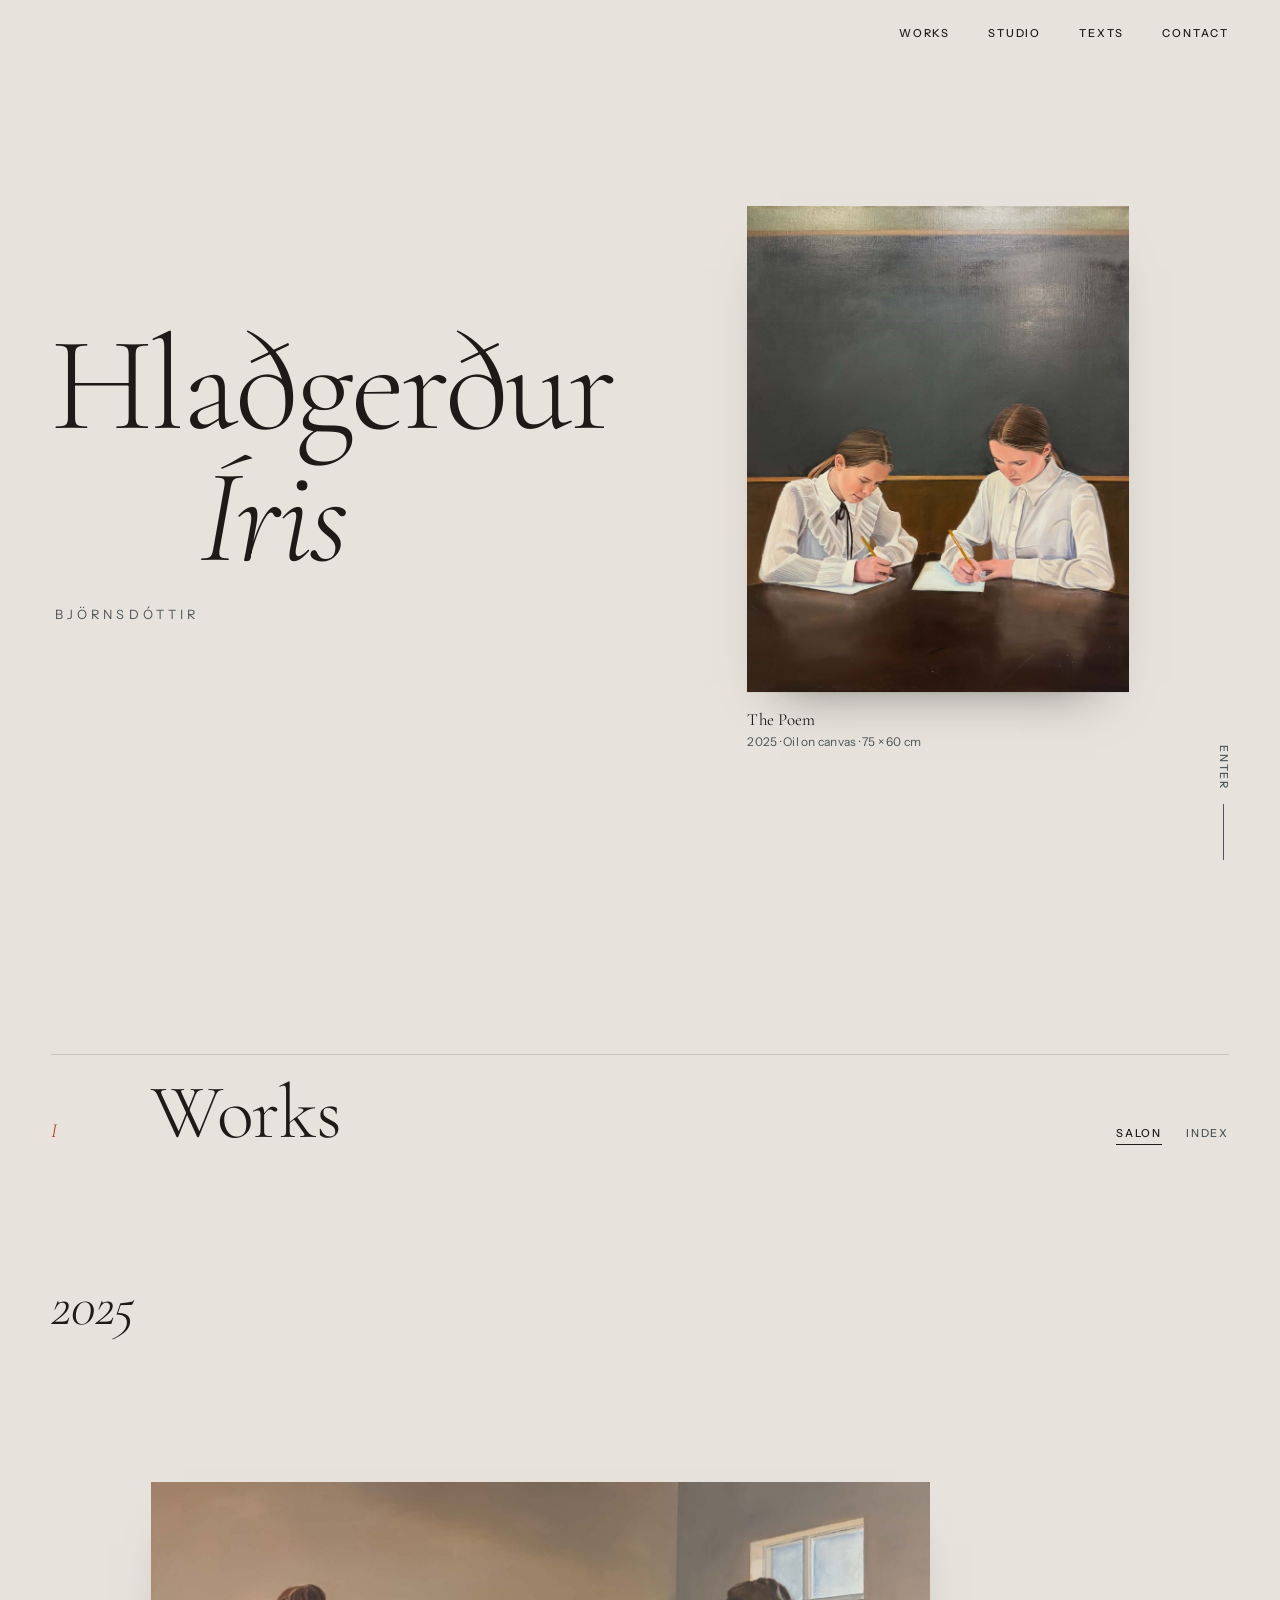
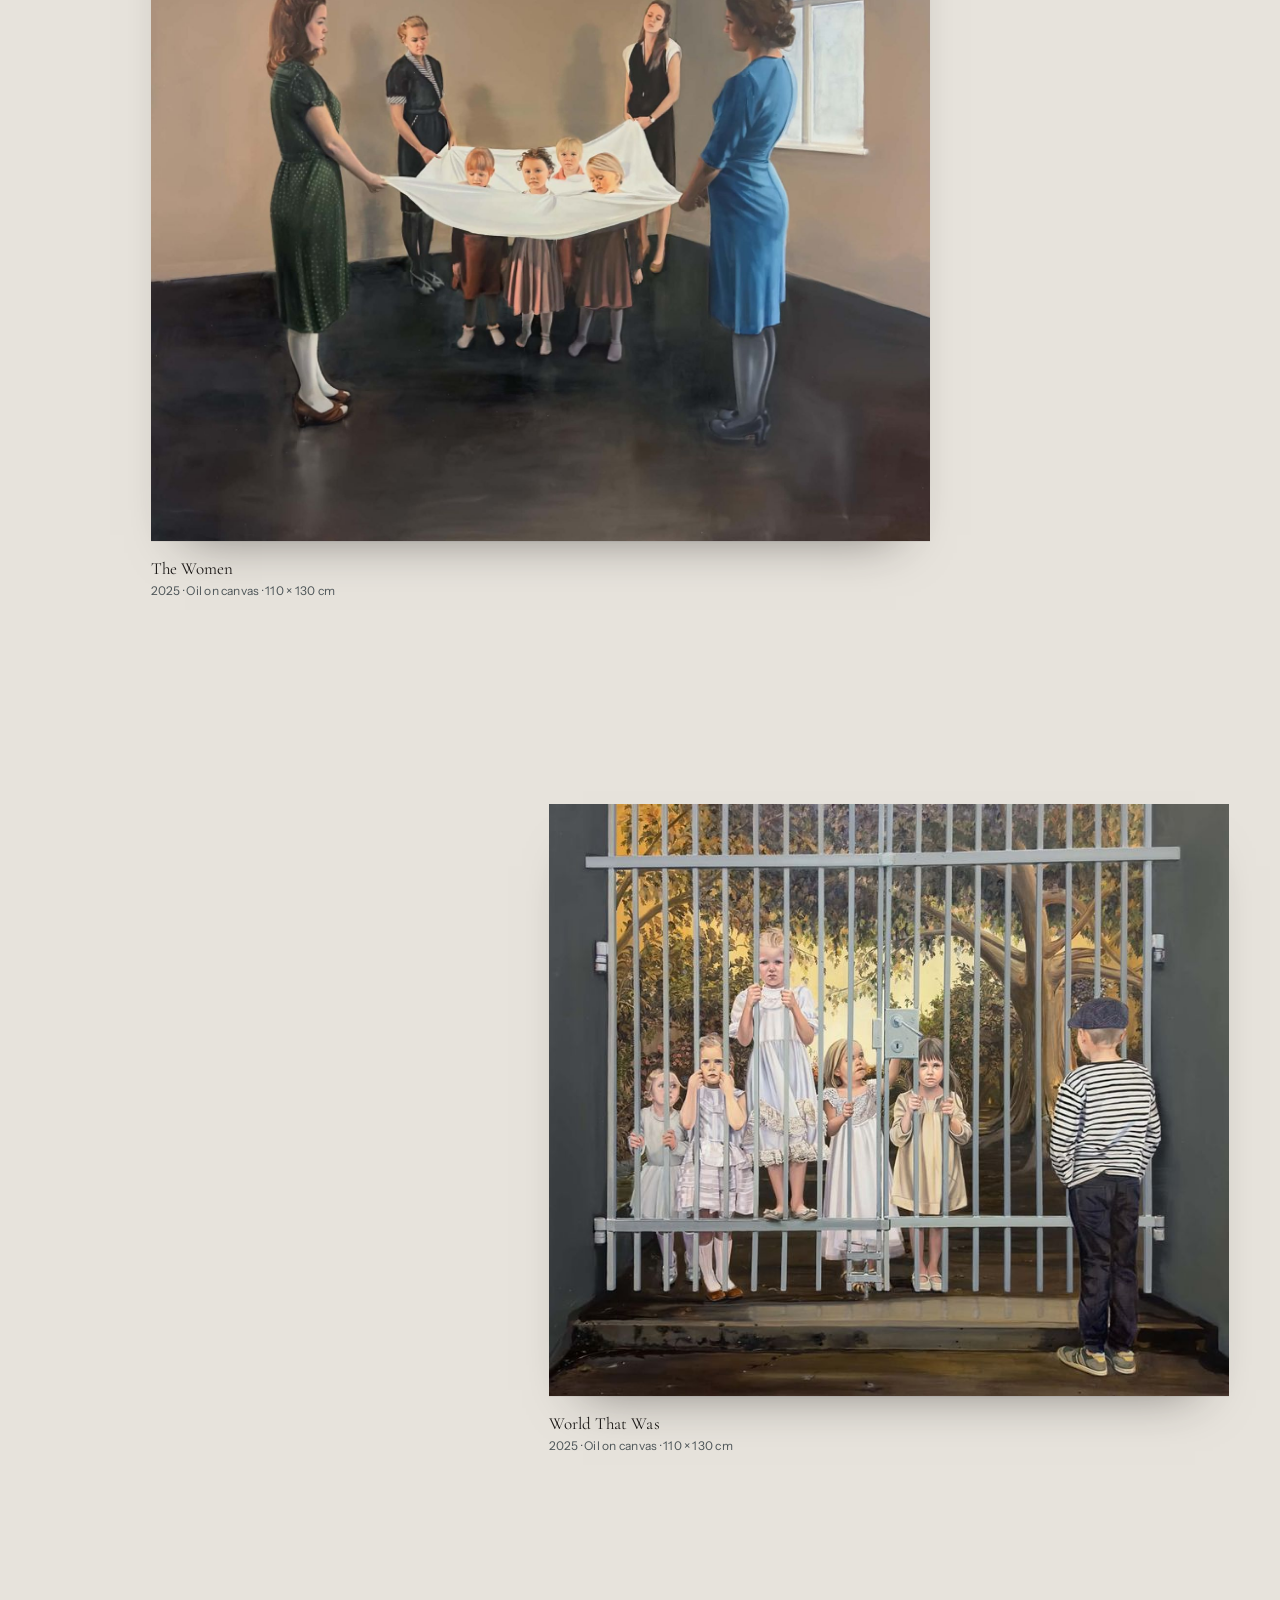
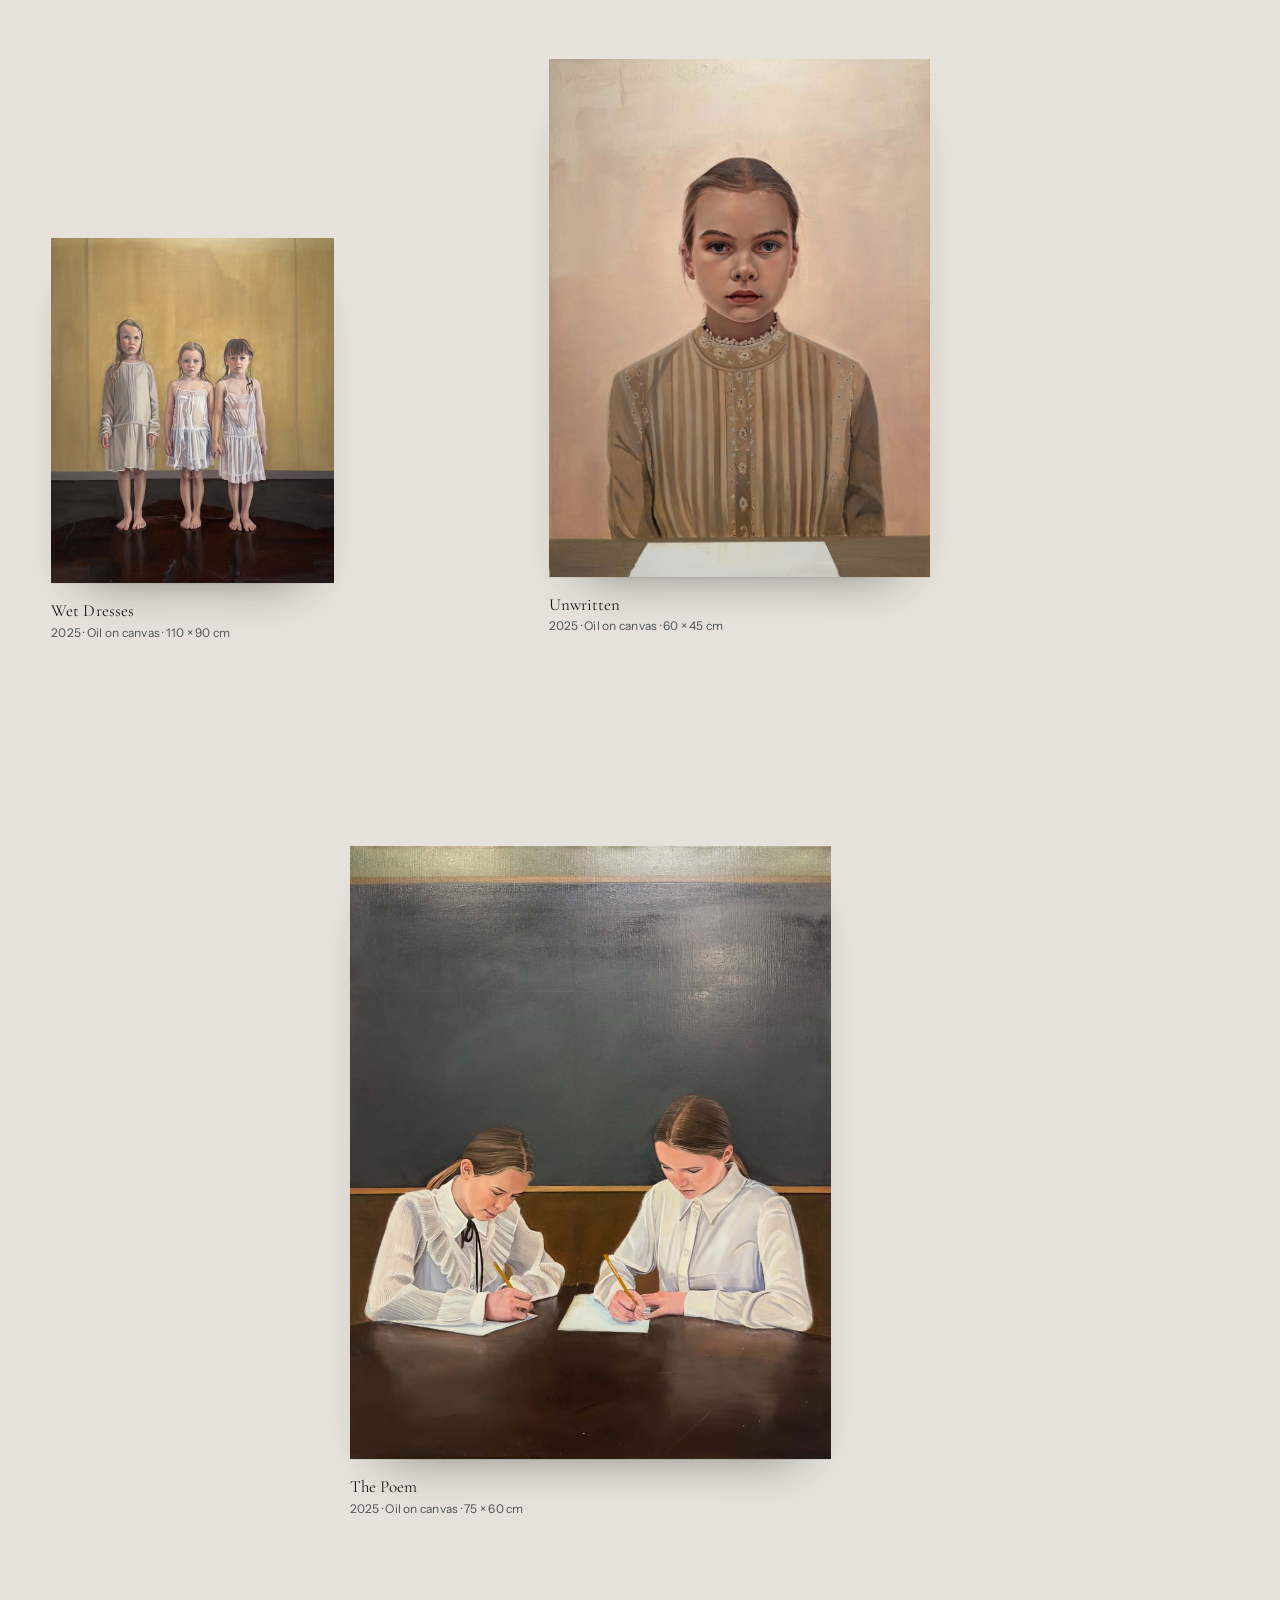
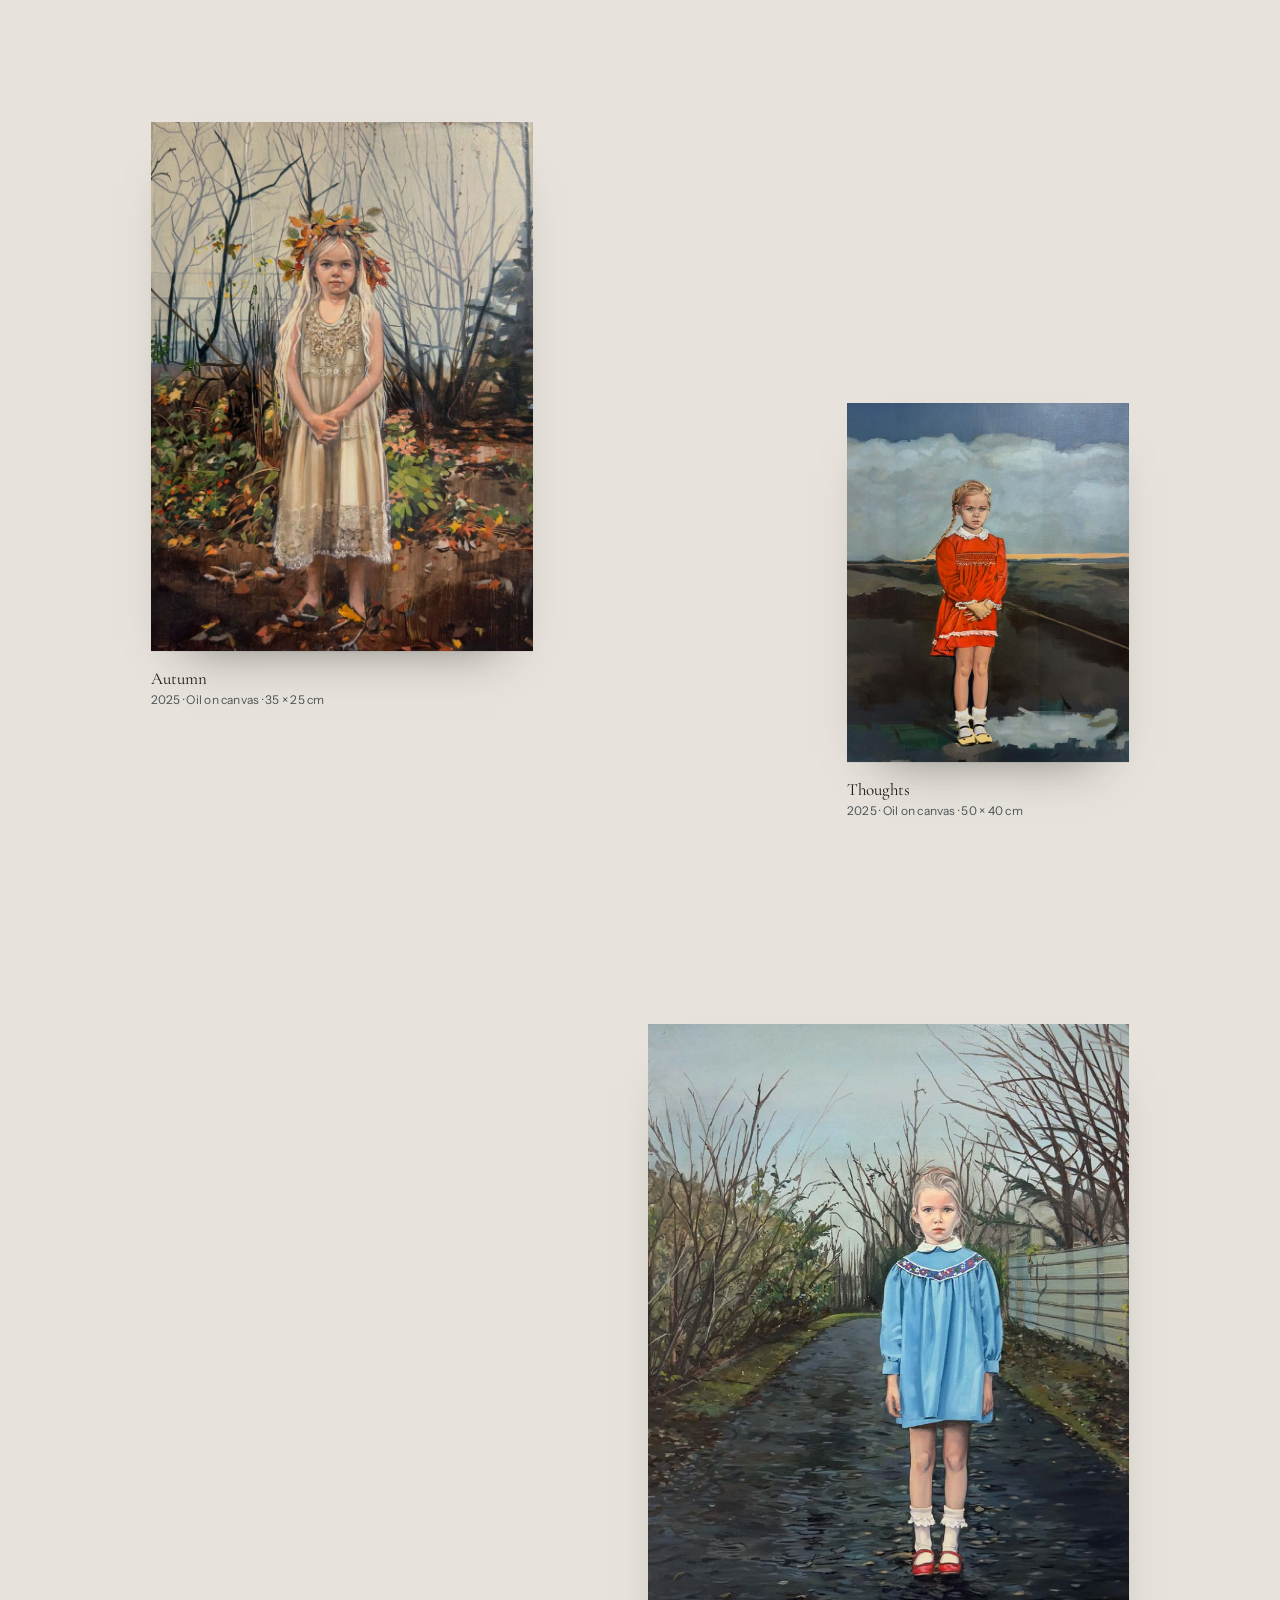
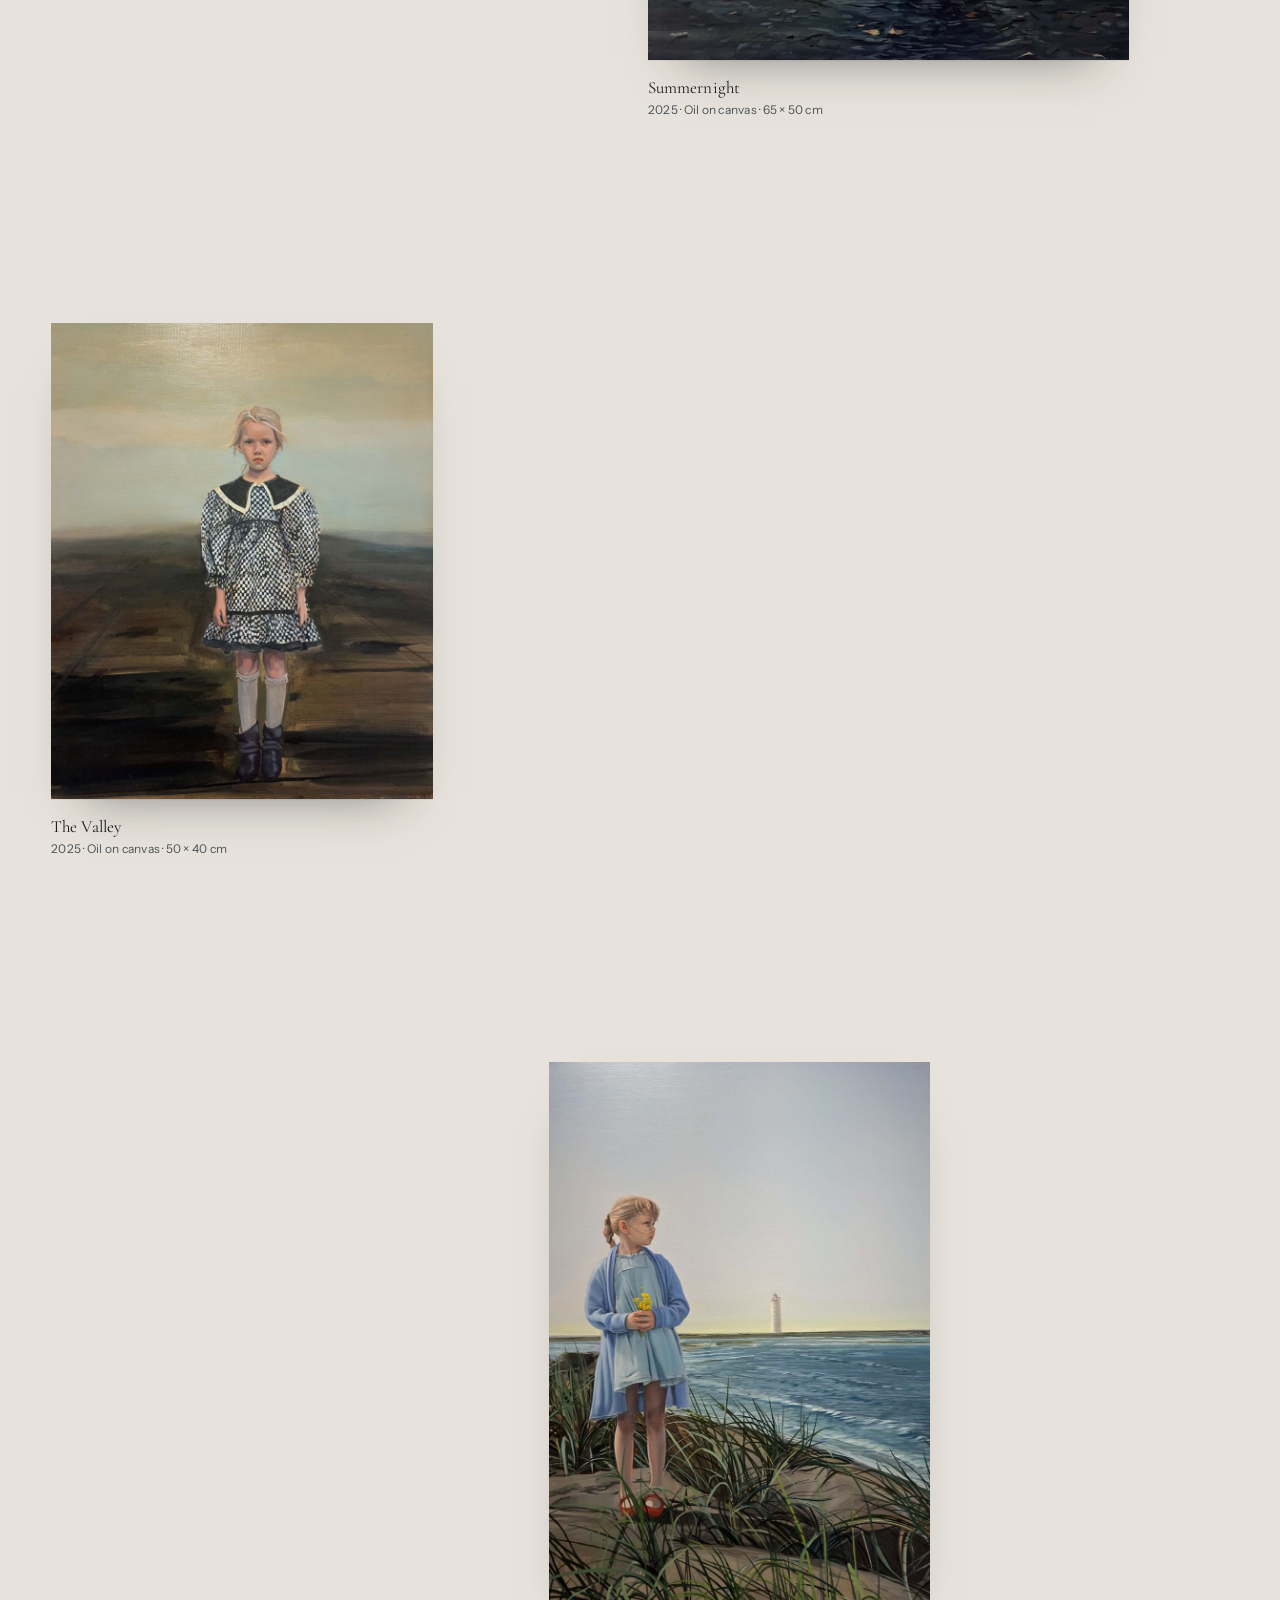
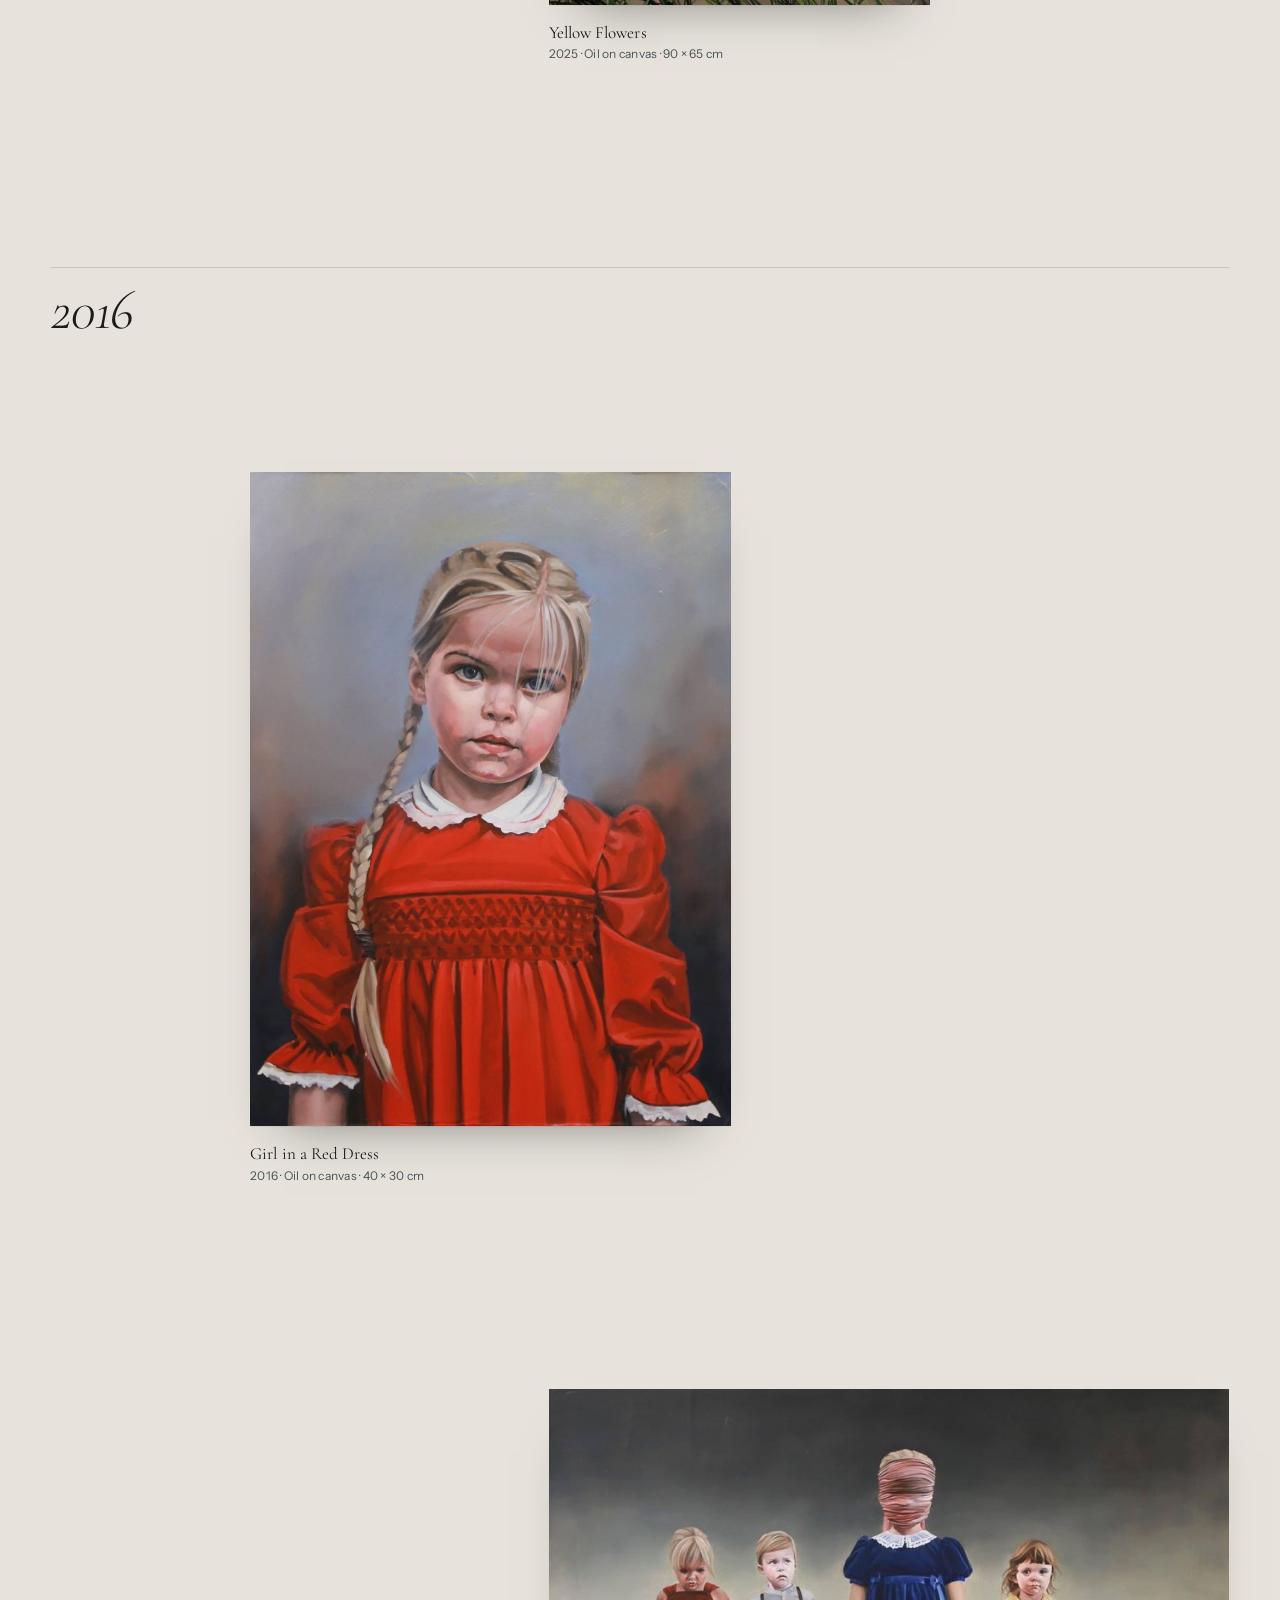
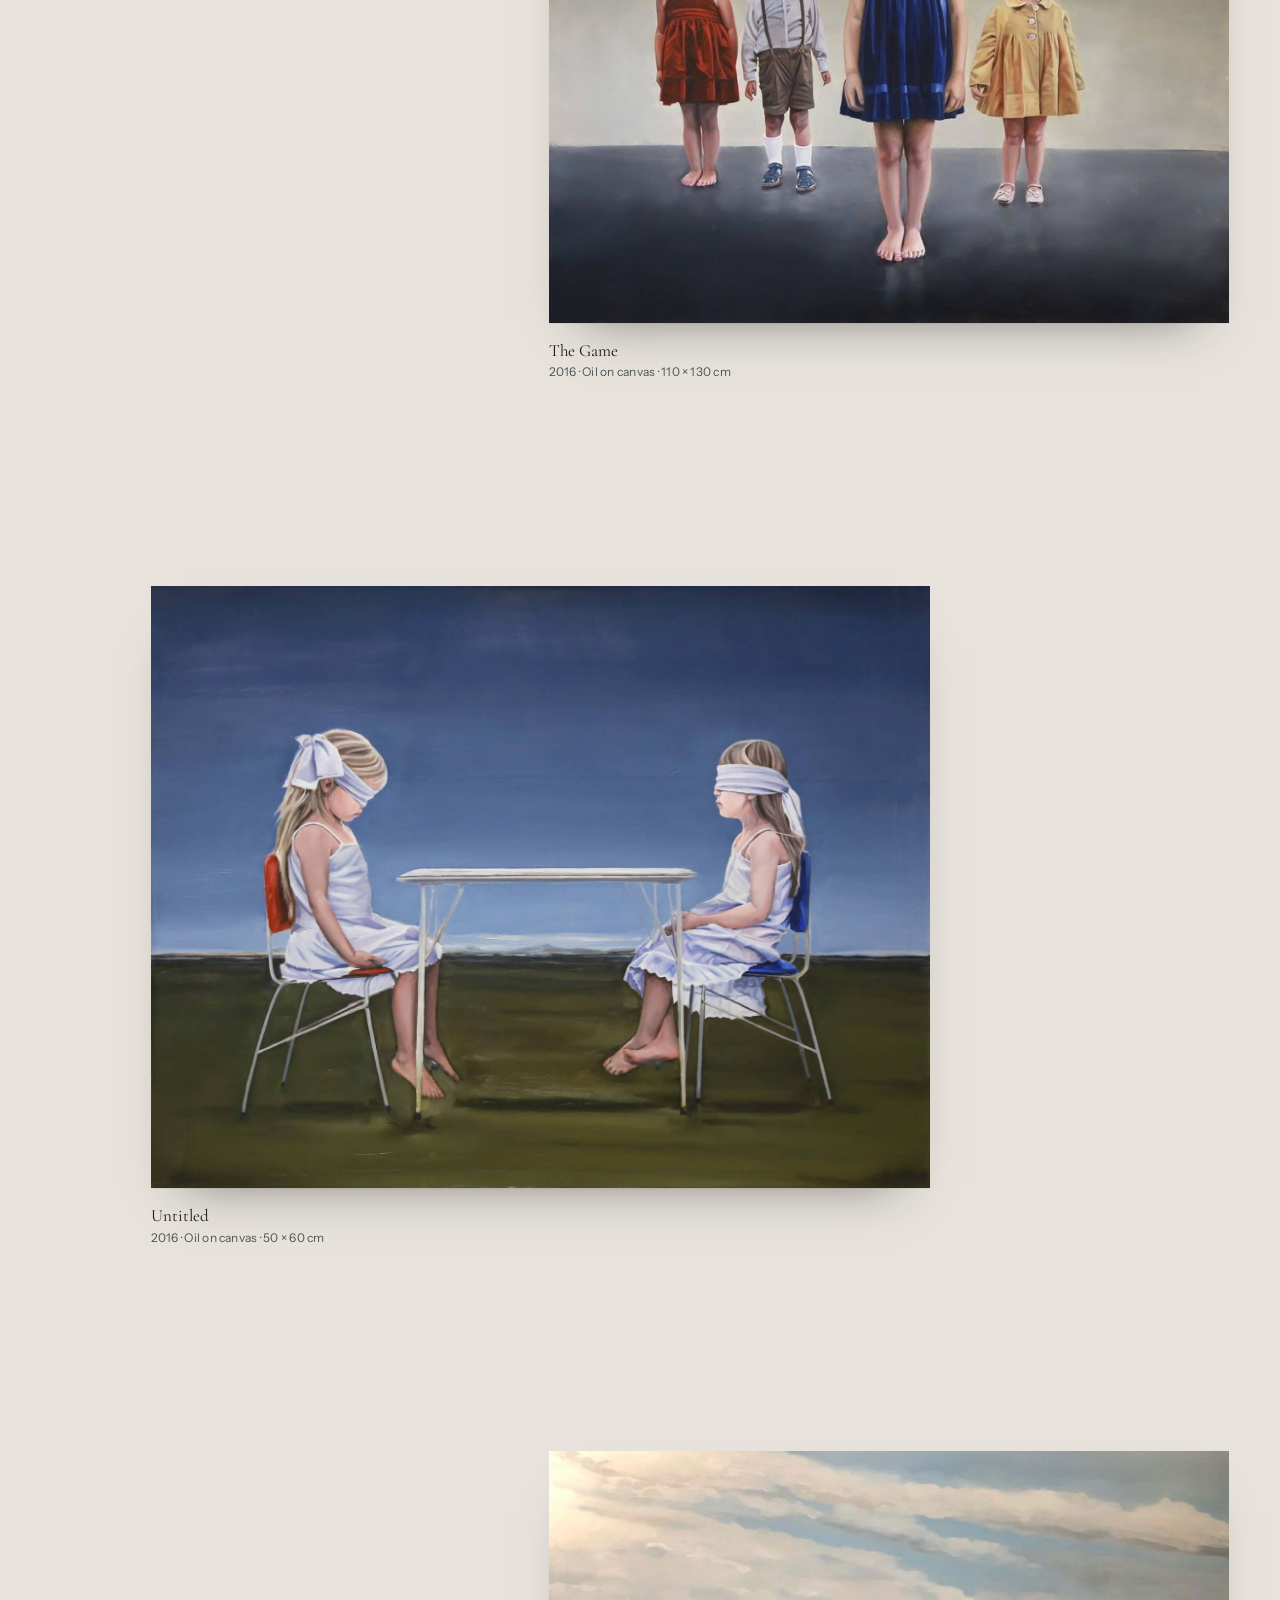
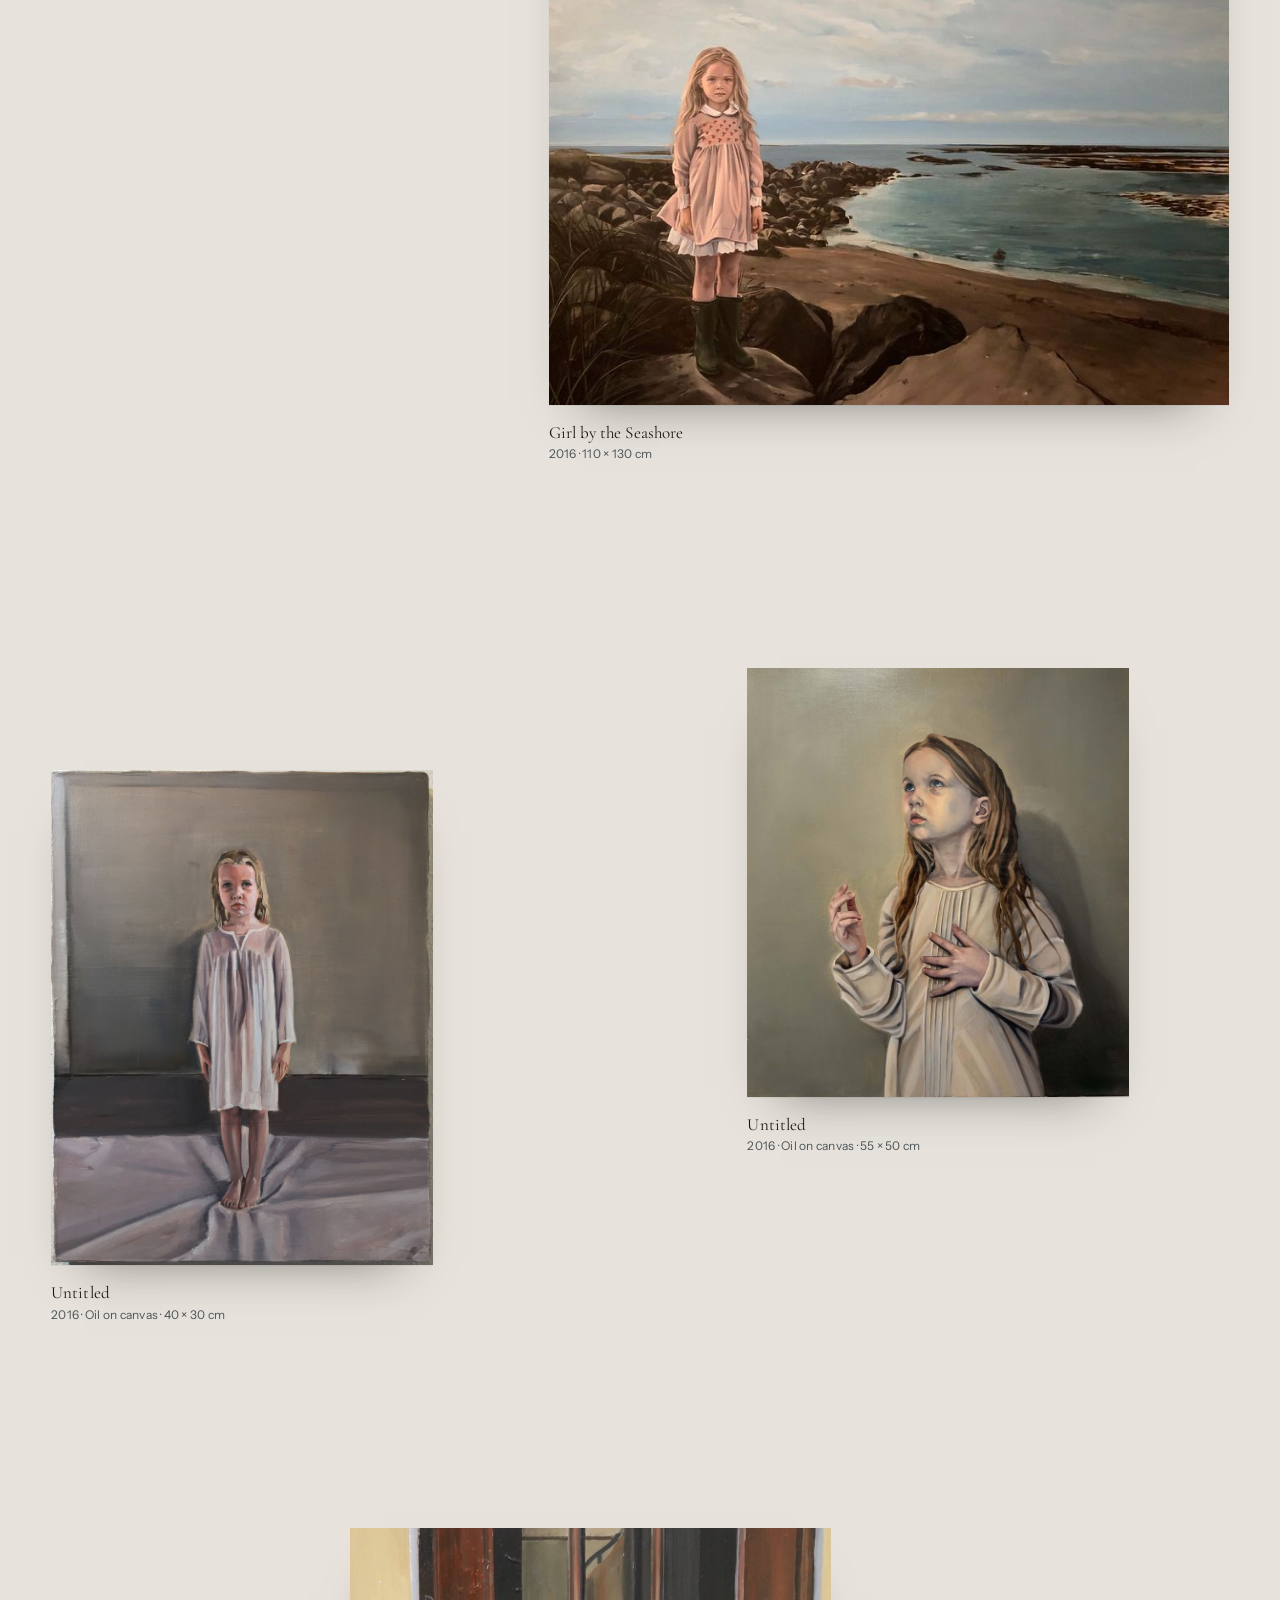
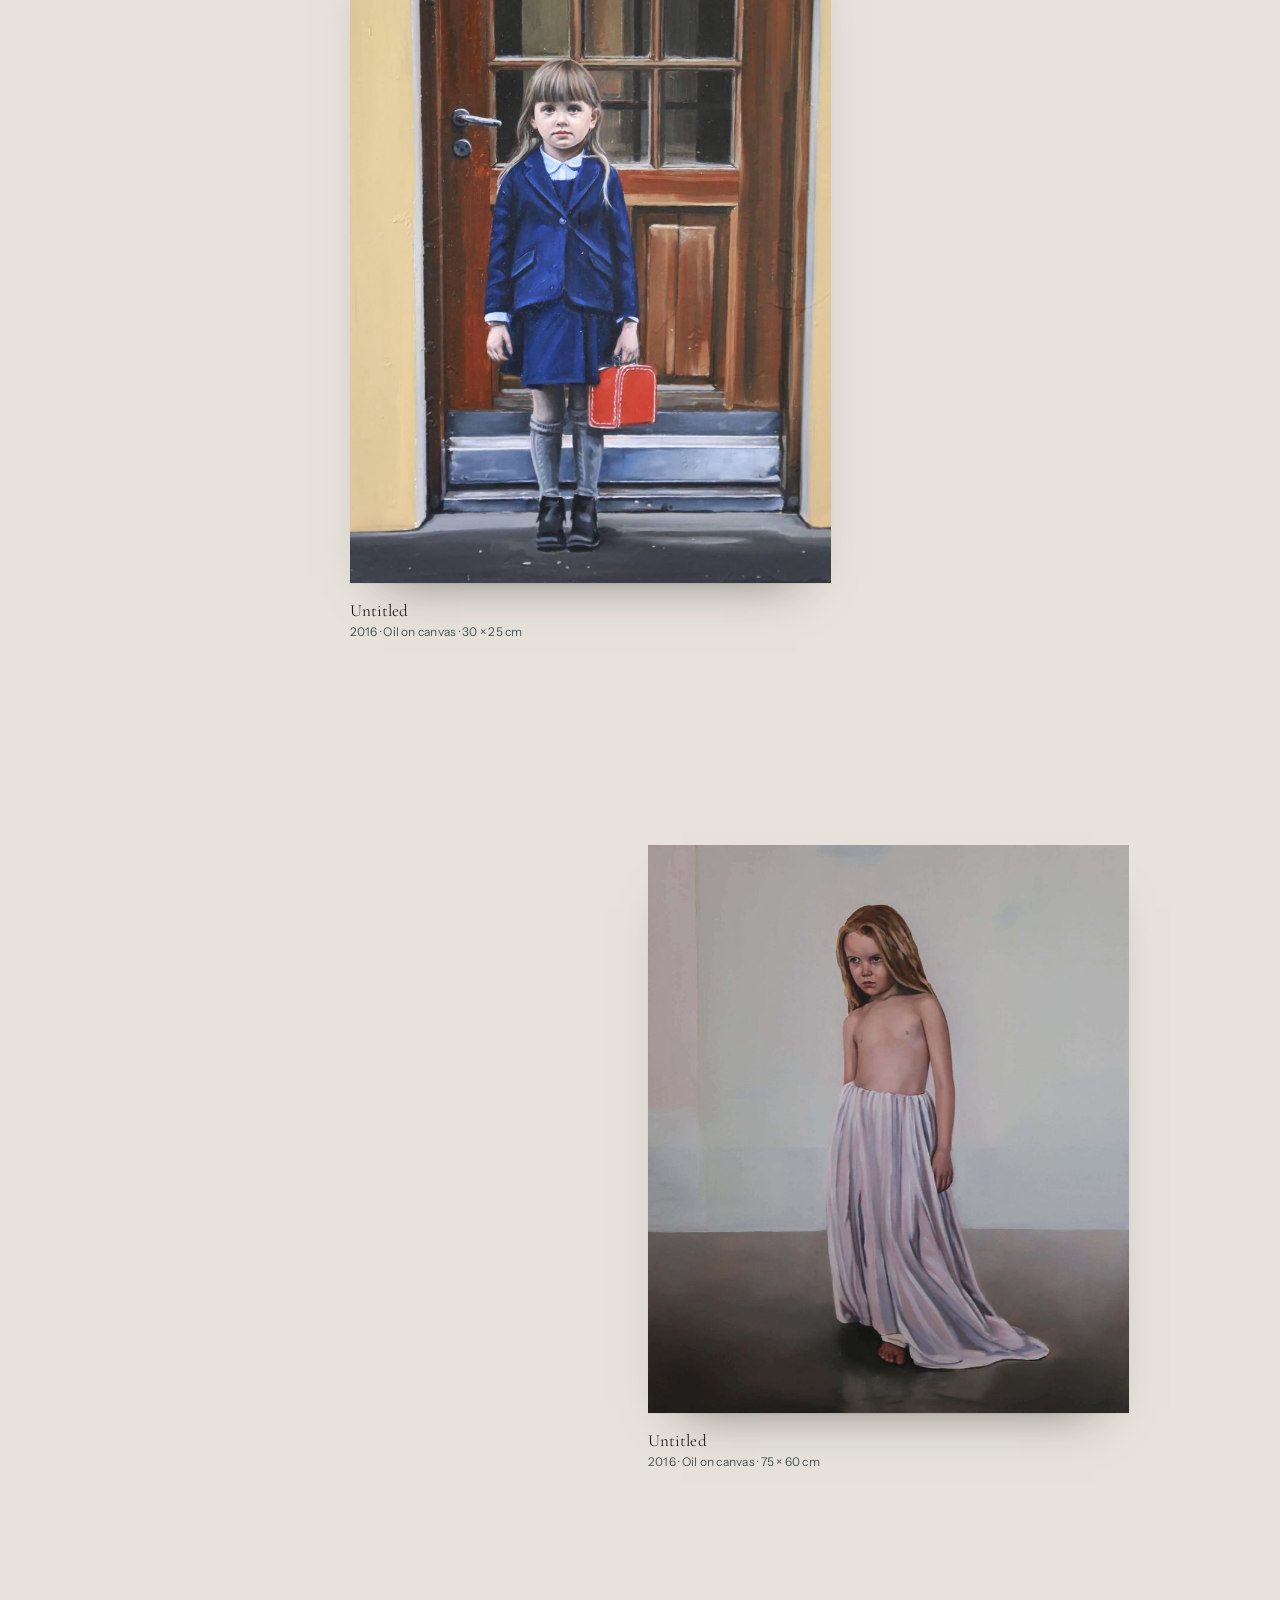
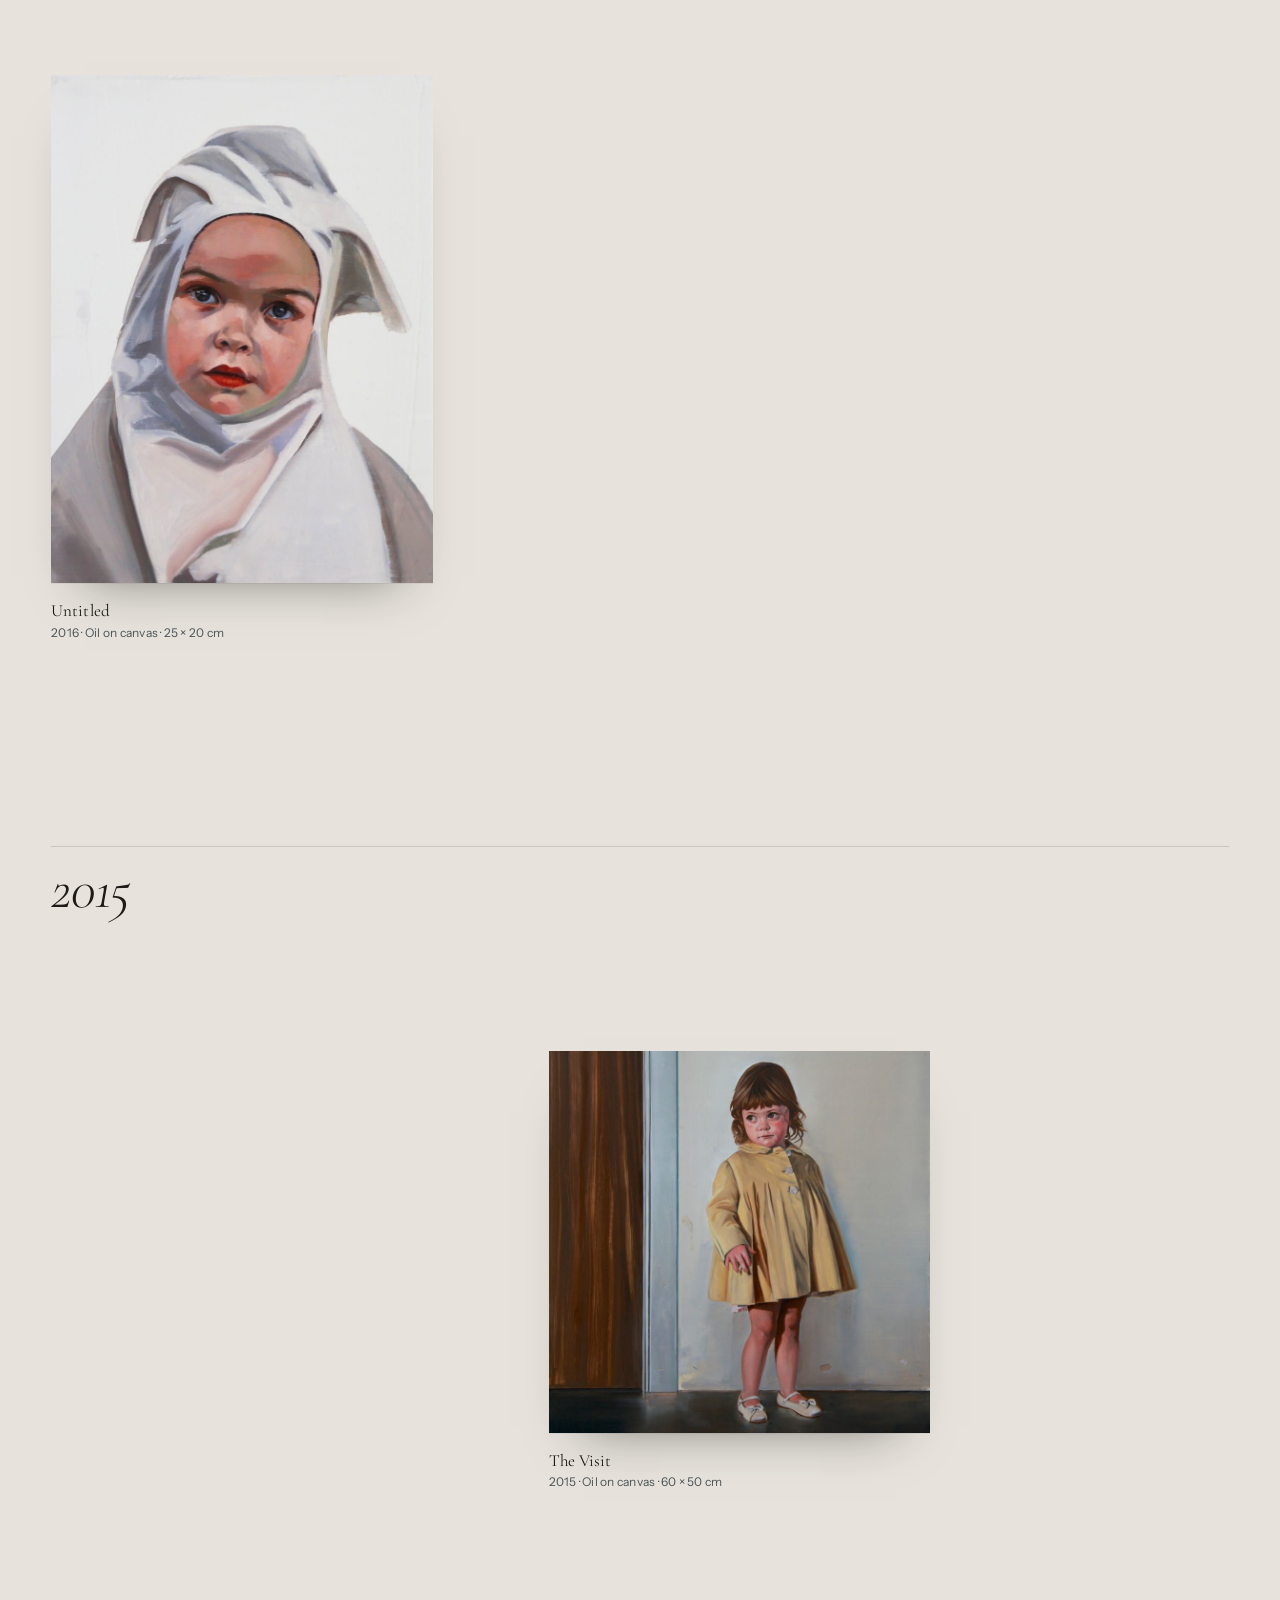
==== commit 7d6c3c76: "Replace the old website" ====
--- a/index.html
+++ b/index.html
@@ -1,337 +1,312 @@
-<!DOCTYPE html>
-<html>
-  <head>
-    <!-- Basic Page Needs - - - - - - - - -->
-    <meta charset="utf-8" />
-    <title>Hlaðgerður Íris</title>
-
-    <!-- Mobile Specific Meta  - - - - - -->
-    <meta name="viewport" content="width=device-width, initial-scale=1" />
-
-    <meta
-      name="keywords"
-      content="hlaðgerður, íris, art, kids, portfolio, paintings, images, work, iceland, icelandic, artist, artists, málverk, verk, safn, myndir"
-    />
-    <meta name="description" content="Hlaðgerður Íris art portfolio page" />
-
-    <link rel="stylesheet" type="text/css" href="css/style.css" />
-
-    <link rel="shortcut icon" href="images/favicon.png" type="image/x-icon" />
-
-    <!-- font -->
-    <link
-      href="http://fonts.googleapis.com/css?family=Alike+Angular"
-      rel="stylesheet"
-      type="text/css"
-    />
-
-    <!-- Internet Explorer HTML5 enabling script: -->
-    <!-- [if IE]>
-		<script src="http://html5shiv.googlecode.com/svn/trunk/html5.js"></script>
-		<style type="text/css">
-			.clear {zoom: 1; display: block;}
-		</style>
-	<![endif]-->
-
-    <!-- import jquery and my scripts -->
-    <script src="https://ajax.googleapis.com/ajax/libs/jquery/1.7.2/jquery.min.js"></script>
-    <script src="js/javascript.js"></script>
-
-    <!-- Lightbox2 -->
-    <script src="js/min/lightbox-ck.js"></script>
-    <link href="css/lightbox.css" rel="stylesheet" />
-
-    <!-- From Modernizr -->
-    <script src="js/modernizr.custom.85710.js"></script>
-  </head>
-
-  <body>
-    <div id="loading">
-      <!-- this is the white loading screen		 -->
+<!doctype html>
+<html lang="en">
+<head>
+  <meta charset="utf-8">
+  <meta name="viewport" content="width=device-width, initial-scale=1">
+  <title>Hlaðgerður Íris — Paintings</title>
+  <meta name="description" content="Hlaðgerður Íris Björnsdóttir — Icelandic artist. Portfolio of paintings, exhibitions and contact.">
+  <meta name="theme-color" content="#e7e3dc">
+  <link rel="icon" href="assets/favicon.svg" type="image/svg+xml">
+  <meta property="og:title" content="Hlaðgerður Íris — Paintings">
+  <meta property="og:image" content="works/2025-the-poem-1600.jpg">
+
+  <link rel="preconnect" href="https://fonts.googleapis.com">
+  <link rel="preconnect" href="https://fonts.gstatic.com" crossorigin>
+  <link href="https://fonts.googleapis.com/css2?family=Cormorant+Garamond:ital,wght@0,300;0,400;0,500;1,300;1,400&family=Instrument+Sans:wght@400;500&display=swap" rel="stylesheet">
+  <link rel="stylesheet" href="assets/style.css">
+  <link rel="preload" as="image" href="works/2025-the-poem-800.jpg" imagesrcset="works/2025-the-poem-800.jpg 800w, works/2025-the-poem-1600.jpg 1600w" imagesizes="(min-width: 900px) 34vw, 78vw">
+</head>
+<body>
+  <a class="skip" href="#works">Skip to the paintings</a>
+
+  <header class="bar">
+    <nav class="bar__nav" aria-label="Main">
+      <a href="#works">Works</a>
+      <a href="#studio">Studio</a>
+      <a href="#texts">Texts</a>
+      <a href="#contact">Contact</a>
+    </nav>
+  </header>
+
+  <main id="top">
+
+    <!-- ——— Opening ——— -->
+    <section class="hero" aria-labelledby="name">
+      <h1 class="hero__name" id="name">
+        <span class="l1"><span>Hlaðgerður</span></span>
+        <span class="l2"><em>Íris</em></span>
+        <span class="l3">Björnsdóttir</span>
+      </h1>
+
+
+      <figure class="hero__work">
+        <button class="frame" data-open="0" data-src="2025-the-poem" aria-label="View The Poem">
+          <img src="works/2025-the-poem-800.jpg"
+               srcset="works/2025-the-poem-800.jpg 800w, works/2025-the-poem-1600.jpg 1600w"
+               sizes="(min-width: 900px) 34vw, 78vw"
+               width="1600" height="2038"
+               alt="Two girls in white blouses writing at a desk before a green blackboard">
+        </button>
+        <figcaption class="label" id="hero-label"></figcaption>
+      </figure>
+
+      <a class="hero__cue" href="#works"><span>Enter</span></a>
+    </section>
+
+    <!-- ——— Works ——— -->
+    <section class="works" id="works" aria-labelledby="works-h">
+      <div class="section-head">
+        <p class="section-no">I</p>
+        <h2 id="works-h">Works</h2>
+        <div class="view-switch" role="group" aria-label="How to show the works">
+          <button type="button" data-view="salon" aria-pressed="true">Salon</button>
+          <button type="button" data-view="index" aria-pressed="false">Index</button>
+        </div>
+      </div>
+
+      <div class="salon" id="salon"></div>
+      <div class="index" id="index" hidden></div>
+    </section>
+
+    <!-- ——— Studio ——— -->
+    <section class="studio" id="studio" aria-labelledby="studio-h">
+      <div class="section-head">
+        <p class="section-no">II</p>
+        <h2 id="studio-h">Studio</h2>
+      </div>
+
+      <div class="studio__grid">
+        <figure class="ph ph--a">
+          <img src="studio/artist-1.jpg" width="1270" height="1836" loading="lazy"
+               alt="Hlaðgerður Íris crouching in her studio in front of her paintings">
+        </figure>
+        <figure class="ph ph--b">
+          <img src="studio/in-progress.jpg" width="1360" height="2038" loading="lazy"
+               alt="The artist's hand with a fine brush, painting a girl behind a gate">
+          <figcaption>Work in progress</figcaption>
+        </figure>
+        <figure class="ph ph--c">
+          <img src="studio/studio.jpg" width="1400" height="934" loading="lazy"
+               alt="Hlaðgerður Íris at her worktable, surrounded by canvases">
+        </figure>
+        <figure class="ph ph--d">
+          <img src="studio/artist-2.jpg" width="1284" height="1752" loading="lazy"
+               alt="Portrait of Hlaðgerður Íris smiling, children's drawings on the wall behind her">
+        </figure>
+        <figure class="ph ph--e">
+          <img src="studio/portrait.jpg" width="512" height="620" loading="lazy"
+               alt="Black-and-white portrait of Hlaðgerður Íris, photographs of her paintings pinned up behind her">
+        </figure>
+        <figure class="ph ph--f">
+          <img src="studio/exhibition.jpg" width="1600" height="1200" loading="lazy"
+               alt="Hlaðgerður Íris standing beside two large portraits on easels: a girl with a flower wreath and a boy in a fur-lined hood, both in Icelandic wool sweaters">
+        </figure>
+      </div>
+
+      <div class="cv">
+        <div class="cv__block">
+          <h3>Solo exhibitions</h3>
+          <ol>
+            <li><time>2028</time><span><i>Title to be announced</i>, DDProject Gallery, Varese, Italy <small>Upcoming</small></span></li>
+            <li><time>2025</time><span><i>Sotto un cielo immobile</i>, DDProject Gallery, Varese, Italy</span></li>
+            <li><time>2016</time><span><i>Doppia Visione</i>, Duet Gallery, Varese, Italy</span></li>
+            <li><time>2014</time><span><i>Einsögn</i>, Listamenn Gallerí, Reykjavík</span></li>
+            <li><time>2010</time><span><i>Malinconia</i>, Duet Gallery, Varese, Italy</span></li>
+            <li><time>2007</time><span><i>Tvísýna</i>, Reykjanes Art Museum, Reykjanesbær</span></li>
+            <li><time>2006</time><span><i>Þáliðin nútíð</i>, Gallery Turpentine, Reykjavík</span></li>
+          </ol>
+        </div>
+
+        <div class="cv__block">
+          <h3>Group exhibitions</h3>
+          <ol>
+            <li><time>2025</time><span><i>Listakonur í Landsbankanum</i>, Landsbankinn, Iceland</span></li>
+            <li><time>2023</time><span><i>Sköpun bernskunnar</i>, Akureyri Art Museum, Iceland</span></li>
+            <li><time>2020</time><span><i>Allt sem sýnist</i>, Kjarvalsstaðir, Reykjavík</span></li>
+            <li><time>2016</time><span><i>Mannfélagið</i>, Reykjanes Art Museum, Iceland</span></li>
+            <li><time>2015</time><span><i>Kvennaveldið: konur og kynvitund</i>, Reykjanes Art Museum, Iceland</span></li>
+            <li><time>2015</time><span><i>Nýmálað II</i>, Kjarvalsstaðir, Reykjavík</span></li>
+            <li><time>2015</time><span><i>Portrait Nu!</i>, The Museum of National History, Hillerød, Denmark</span></li>
+            <li><time>2014</time><span><i>Íslensk portrett</i>, Center for Visual Arts, Akureyri Art Museum, Iceland</span></li>
+            <li><time>2013</time><span><i>Augliti til auglitis</i>, ASÍ Art Museum, Reykjavík</span></li>
+            <li><time>2013</time><span><i>Portræt Nu!</i>, The Museum of National History, Hillerød, Denmark</span></li>
+            <li><time>2009</time><span><i>Caleidoscopio</i>, Duet Gallery, Varese, Italy</span></li>
+            <li><time>2008</time><span><i>Tomorrow Always Belongs to Us</i>, Göteborgs Konsthall, Sweden</span></li>
+            <li><time>2007</time><span><i>Falinn fjársjóður</i>, Kjarvalsstaðir, Reykjavík</span></li>
+            <li><time>2007</time><span><i>7db, 7 Days Brunch</i>, Basel, Switzerland</span></li>
+            <li><time>2007</time><span><i>The Saga Spirit Alive</i>, Trygve Lie Gallery, New York, USA</span></li>
+            <li><time>2006</time><span><i>Eitthvað fallegt</i>, Gallery Turpentine, Reykjavík</span></li>
+            <li><time>2006</time><span><i>Málverkið eftir 1980</i>, National Gallery of Iceland, Reykjavík</span></li>
+            <li><time>2005</time><span><i>Forces de la terre – Forces de l’esprit</i>, Gallery Sofitel, Strasbourg, France</span></li>
+            <li><time>2005</time><span><i>Sagandi</i>, Gallery Sævar Karl, Reykjavík</span></li>
+            <li><time>2005</time><span>KFL Group, Hafnarfjörður</span></li>
+            <li><time>2005</time><span>Gallery Turpentine, Reykjavík</span></li>
+            <li><time>2004</time><span>Listhús Reykjavíkur, Reykjavík</span></li>
+            <li><time>2004</time><span><i>Sumardagur</i>, LÁ Art Museum, Hveragerði</span></li>
+          </ol>
+        </div>
+
+        <div class="cv__block">
+          <h3>Education</h3>
+          <ol>
+            <li><time>1999–2002</time><span>Iceland University of the Arts, Fine Art</span></li>
+            <li><time>2001</time><span>Accademia di Belle Arti, Rome</span></li>
+            <li><time>2001</time><span>ARS Seminar, Helsinki</span></li>
+            <li><time>1998</time><span>Fjölbrautaskólinn í Breiðholti, Art Department</span></li>
+          </ol>
+
+          <h3>Selected publications</h3>
+          <ol>
+            <li><time>2025</time><span><i>Sotto un cielo immobile</i>, exhibition catalogue, text by Linda Conconi, DDProject Gallery, Varese</span></li>
+            <li><time>2023</time><span><i>Sköpun bernskunnar 2015–2024</i>, exhibition catalogue, Akureyri Art Museum</span></li>
+            <li><time>2015</time><span><i>Kvennaveldið: konur og kynvitund</i>, exhibition catalogue, Reykjanes Art Museum</span></li>
+            <li><time>2015</time><span><i>Nýmálað / Just Painted</i>, exhibition catalogue, Reykjavík Art Museum</span></li>
+            <li><time>2007</time><span><i>Artinvestor 06/2007</i>, “Coole Kunst des Nordens”, Focus: Emerging Artists, Germany</span></li>
+            <li><time>2007</time><span><i>Kart og Kompass</i>, spring 2007, The Norwegian Seamen’s Church, New York</span></li>
+            <li><time>2007</time><span><i>Tvísýna</i>, exhibition catalogue, Reykjanes Art Museum</span></li>
+            <li><time>2006</time><span><i>Málverkið eftir 1980</i>, exhibition catalogue, National Gallery of Iceland</span></li>
+          </ol>
+
+          <h3>Writing</h3>
+          <ol>
+            <li><time>2016</time><span><a href="resources/teirra-til-ad-gera-uppreisn-gegn.pdf" target="_blank" rel="noopener"><i>Þeirra til að gera uppreisn gegn</i></a> <small>PDF</small></span></li>
+          </ol>
+        </div>
+      </div>
+    </section>
+
+    <!-- ——— Texts ——— -->
+    <section class="texts" id="texts" aria-labelledby="texts-h">
+      <div class="section-head">
+        <p class="section-no">III</p>
+        <h2 id="texts-h">Texts</h2>
+      </div>
+
+      <blockquote class="pull">
+        <p>“Her art is best described as poetically realistic: rooted in reality, yet at the same time soaked in emotion and imagination.”</p>
+        <cite>Linda Conconi</cite>
+      </blockquote>
+
+      <article class="essay" aria-labelledby="essay-1">
+        <header class="essay__head">
+          <h3 id="essay-1"><i>Sotto un cielo immobile</i></h3>
+          <p class="essay__by">Linda Conconi</p>
+          <p class="essay__src">Exhibition catalogue, DDProject Gallery, Varese, 2025</p>
+        </header>
+        <div class="essay__body">
+          <p>This exhibition invites us to step into the intimate and evocative world of an artist whose portraits are not merely representations, but profound personal reflections of the emotional and cultural landscape she inhabits. Through each canvas, we are offered a glimpse into her life experience, woven together with quiet intensity. It is a world shaped by memory, identity, and a profound connection to the territory, where art becomes a mirror of life and feeling.</p>
+          <p>Her process does not begin with brushstrokes, but with photographs: she takes the images herself and chooses the clothing as well as the props, thus shaping the scene with precise intention.</p>
+          <details>
+            <summary><span class="more">Read the full text</span><span class="less">Show less</span></summary>
+            <p>Her subjects are real children: her own, those of friends and family, neighbors from her own community, who are portrayed with a sense of calm introspection. Never posed or theatrical, but captured in moments of stillness and subtle emotion. Never generic representations of childhood, but rather intimate glimpses into lives she deeply knows.</p>
+            <p>The settings in her paintings often blend reality with imagination. While some backgrounds are entirely fictional, others are drawn from real places—her garden, her home, the sea nearby. The key being not to rigidly reproduce a location, but an emotional truth.</p>
+            <p>She paints places she knows and loves, sometimes altering them to fit the mood of the work. There is no contradiction here: even when transformed, these spaces remain rooted in her actual experience. Her bond with them is palpable.</p>
+            <p>Depicting little girls is a choice she connects to the purity and innocence of childhood. She affirms it might well be the unconscious result of being a female who was lucky enough to grow up surrounded by strong women.</p>
+            <p>Her artistic journey began at a young age. She happened to discover her father’s abandoned paintings in the attic and hence learned he had once dreamed of becoming an artist himself. A revelation that deeply affected her.</p>
+            <p>In a way, ever since she was a child, she felt urged to commit to art—not just as passion, but perhaps also as a form of redemption, a way of pursuing a dream that had been set aside.</p>
+            <p>Her grandmothers played a crucial role too, taking her to galleries and introducing her to the works of Icelandic masters. Their influence, along with the poetry (Jónas Hallgrímsson and Davíð Stefánsson frá Fagraskógi) and literature (Halldór Laxness, Gunnar Gunnarsson and Knut Hamsun) of her homeland, shaped her sensibility and anchored her vision.</p>
+            <p>One of her grandmothers once told her she was “born old”, as she was a child with deep sensitivity and a strong connection to family and territory. These values are her compass, in life and in art.</p>
+            <p>The fact of having her first child at a young age kept her close to home, and this rootedness is reflected in her art.</p>
+            <p>The connection to the territory is an integral part of her identity as a Nordic artist. In fact, like many of them, she is profoundly attached to her cultural and geographic heritage. Like Edvard Munch or Odd Nerdrum, she draws strength from them.</p>
+            <p>Her studio is in her home, and her creative process is slow, intuitive, and intensely tied to her surroundings. While some paintings develop quickly, others are set aside for months or years before she gets back to them. The rhythm of her works mirrors the rhythms of her life.</p>
+            <p>Her paintings are not created with a destination in mind. They are not made to be gifted or exhibited. They exist because they must, because they are the result of a life lived with intensity, reflection and love. In painting her children, she learns from them. Just as she learns more profoundly about them.</p>
+            <p>Each canvas is a dialogue, a discovery, a mirror.</p>
+            <p>Her art is best described as poetically realistic: rooted in reality, yet at the same time soaked in emotion and imagination. We come across a world we are invited to enter, not to merely observe, but to actually—thoroughly—feel.</p>
+          </details>
+          <details lang="it" class="essay__alt">
+            <summary><span class="more">Testo originale in italiano</span><span class="less">Chiudi</span></summary>
+            <p>Questa mostra ci invita a entrare nel mondo intimo ed evocativo di un’artista i cui ritratti non sono semplici rappresentazioni, ma profonde riflessioni personali sul paesaggio emotivo e culturale che ella abita. Attraverso ogni tela, ci viene offerto uno sguardo sulla sua esperienza di vita, intessuta con quieta intensità. È un mondo plasmato dalla memoria, dall’identità e da una profonda connessione con il territorio, dove l’arte diventa specchio della vita e del sentimento.</p>
+            <p>Il suo processo non inizia con i pennelli, ma con le fotografie: è lei stessa a scattarle, scegliendo con cura gli abiti e gli oggetti di scena, costruendo così la composizione con precisa intenzione. I suoi soggetti sono bambini reali: i propri figli, quelli di amici e familiari, i vicini della sua comunità, ritratti con un senso di calma e introspezione. Mai in posa o teatrali, ma colti in momenti di quiete e di sottile emozione. Non rappresentazioni generiche dell’infanzia, bensì intime rivelazioni di vite che conosce a fondo.</p>
+            <p>Gli sfondi dei suoi dipinti spesso fondono realtà e immaginazione. Alcuni sono interamente frutto della fantasia, altri tratti da luoghi reali — il suo giardino, la sua casa, il mare. L’obiettivo non è riprodurre rigidamente un luogo, ma esprimerne una verità emotiva. Dipinge luoghi che conosce e ama, talvolta modificandoli per adattarli all’atmosfera dell’opera. Non vi è contraddizione: anche quando trasformati, questi spazi restano radicati nella sua esperienza reale. Il suo legame con essi è palpabile.</p>
+            <p>La scelta di raffigurare per lo più bambine è legata, per lei, alla purezza e all’innocenza dell’infanzia. Afferma che potrebbe essere il risultato dell’inconscio dell’essere una donna cresciuta in mezzo a figure femminili forti.</p>
+            <p>Il suo percorso artistico è iniziato in giovane età. Scoprì per caso, nella soffitta di casa, alcuni quadri abbandonati del padre e apprese così che anche lui, un tempo, aveva sognato di diventare artista. Una rivelazione che la segnò profondamente. In un certo senso, sin da bambina sentì l’urgenza di dedicarsi all’arte — non solo come passione, ma forse anche come forma di riscatto, un modo per portare avanti un sogno rimasto sospeso.</p>
+            <p>Anche le nonne ebbero un ruolo fondamentale, portandola a visitare gallerie e introducendola alle opere dei maestri islandesi. La loro influenza, insieme alla poesia (di Jónas Hallgrímsson e Davíð Stefánsson frá Fagraskógi) e alla letteratura (di Halldór Laxness, Gunnar Gunnarsson e Knut Hamsun) della sua terra, ha plasmato la sua sensibilità e ancorato la sua visione. Una di loro le disse un giorno che era “nata vecchia”, per la profonda sensibilità e il forte legame con la famiglia e il territorio che già da bambina la caratterizzavano. Questi valori sono la sua bussola, nella vita e nell’arte.</p>
+            <p>Il fatto di aver avuto il suo primo figlio in giovane età l’ha mantenuta vicina a casa, e questo radicamento si riflette profondamente nella sua arte. Il legame con il territorio è parte integrante della sua identità di artista nordica. Come molti suoi conterranei, è profondamente legata al proprio patrimonio culturale e geografico. Come Edvard Munch o Odd Nerdrum, da esso trae forza.</p>
+            <p>Il suo studio si trova in casa, e il suo processo creativo è lento, intuitivo e intensamente connesso all’ambiente che la circonda. Alcuni dipinti prendono forma rapidamente; altri vengono accantonati per mesi o anni prima di essere ripresi. Il ritmo delle sue opere rispecchia il ritmo della sua vita.</p>
+            <p>I suoi quadri non nascono con una destinazione precisa. Non sono pensati per essere donati o esposti. Esistono perché devono esistere — perché sono il risultato di una vita vissuta con intensità, riflessione e amore. Dipinge i propri figli e, nel farlo, impara da loro. E, al tempo stesso, li conosce più a fondo. Ogni tela è un dialogo, una scoperta, uno specchio.</p>
+            <p>La sua arte può essere descritta come poeticamente realistica: radicata nella realtà, eppure intrisa di emozione e immaginazione. Ci troviamo di fronte a un mondo nel quale siamo invitati a entrare — non solo per osservare, ma per sentire davvero, profondamente.</p>
+          </details>
+        </div>
+      </article>
+
+      <article class="essay" aria-labelledby="essay-2" lang="is">
+        <header class="essay__head">
+          <h3 id="essay-2"><i>Af djúpvisku barnsins</i></h3>
+          <p class="essay__sub">Nokkur orð um myndlist Hlaðgerðar Írisar Björnsdóttur</p>
+          <p class="essay__by">Aðalsteinn Ingólfsson</p>
+          <p class="essay__src" lang="en">In Icelandic</p>
+        </header>
+        <div class="essay__body">
+          <p>Nú þegar listakonan Hlaðgerður Íris Björnsdóttir hefur fest sig rækilega í sessi fyrir nákvæmlegar myndir sínar af börnum og unglingum er ekki úr vegi að grennslast stuttlega fyrir um myndlistarlegar rætur hennar og markmið. Sérstaða hennar í íslensku myndlistarlífi er allnokkur, því telja má á fingrum annarrar handar þá listamenn okkar sem rækja trúnað við ljósmyndatengt raunsæi. Og þeir sem það gera eiga óneitanlega á brattann að sækja í nýjungasæknu myndlistarsamfélaginu. Að auki er Hlaðgerður Íris ein á báti þegar kemur að því að virkja veröld og hugarheim barna til að koma á framfæri listrænum viðhorfum sínum.</p>
+          <details>
+            <summary><span class="more">Lesa allan textann</span><span class="less">Loka</span></summary>
+            <p>Listakonan stendur líka á skjön við myndlistarhefðina í landinu, bæði hvað snertir myndefni sitt og verklag. Óslitið raunsæið sem hún er fulltrúi fyrir er án fordæmis hér. Hins vegar er lærdómsríkt að skoða barnamyndir hennar í ákveðnu íslensku samhengi, nefnilega út frá vinsælum barnaportrettum Gunnlaugs Blöndal annars vegar, hins vegar út frá vatnslitamyndunum af börnum sem Barbara Árnason hóf að gera sér til lífsviðurværis um og eftir 1940. Í báðum tilfellum er sakleysi barnsins til umfjöllunar, rétt eins og hjá Hlaðgerði Íris.</p>
+            <p>Tvennt er það hins vegar sem er öðruvísi við olíumálverkin af börnum sem Hlaðgerður Íris hefur sérhæft sig í. Öfugt við fyrirmyndir Gunnlaugs og Barböru eru börn hennar ekki nafngreind og þar með ekki hluti af persónugalleríi ákveðinna fjölskyldna. Sem léttir af listakonunni margvíslegum væntingum aðstandenda. Annað er það, að í myndum hennar af börnum stöndum við andspænis meiru en einskæru sakleysinu. Að því leyti eru myndir hennar framlengingar markverðrar tilhneigingar í tuttugustu aldar myndlist úti í Evrópu, nefnilega að gera barnið – og hið barnslega í víðasta skilningi – að fulltrúa fyrir hrein, ómenguð og fölskvalaus lífsgildi, og tefla þeim í framhaldinu gegn siðmenningu sem hefur spillst og tapað áttum. Þannig birtast börn og hið barnslega í þýska og austurríska expressjónismanum, í COBRA-myndlistinni og uppgjöri alþjóðlegra myndlistarmanna við brjálsemi síðari heimstyrjaldar.</p>
+            <p>Af börnunum í myndum Hlaðgerðar Írisar stafar sannarlega sakleysið, en einnig djúp og ævaforn tilvistarleg vitneskja. Sérhvert þessara barna er (oftast) eitt á báti, og í einsemd sinni horfist það svo einarðlega í augu við áhorfandann að honum þykir nóg um, þykir sem flett hafi verið ofan af leyndustu kenndum hans. Sá sem þetta skrifar hefur nokkrum sinnum hengt upp myndir listakonunnar á almannafæri, og jafn oft verið beðinn um að færa þær til, þar sem fólkinu sem umgekkst þær daglega þótti þær of „óþægilegar“, þ.e. of áleitnar og krefjandi.</p>
+            <p>Þróunin í myndlist Hlaðgerðar Írisar hefur verið í átt til æ fágaðri tækni annars vegar – vald hennar yfir miðli sínum er nú næsta sjaldgæft, a.m.k. ef horft er til norrænnar myndlistar – hins vegar gerast barnamyndir hennar ívið innhverfari. Augu barna hennar beinast nú ekki alfarið að okkur áhorfendum, oftar en ekki líta þau til einhvers í næsta umhverfi, eða þá inn á við, samanber andlit með lokuð augu eða jafnvel dulur fyrir „sálarspeglinum.“</p>
+          </details>
+        </div>
+      </article>
+    </section>
+
+    <!-- ——— Contact ——— -->
+    <section class="contact" id="contact" aria-labelledby="contact-h">
+      <div class="section-head">
+        <p class="section-no">IV</p>
+        <h2 id="contact-h">Contact</h2>
+      </div>
+
+      <p class="contact__lede">For studio visits, commissions<br>and enquiries about the work.</p>
+
+      <div class="contact__cols">
+        <address>
+          <h3>Studio</h3>
+          <a class="big" href="mailto:hladgerduriris@gmail.com">hladgerduriris@gmail.com</a>
+          <a href="tel:+3548698686">+354 869 8686</a>
+        </address>
+        <address>
+          <h3>Gallery</h3>
+          <span>Duetart Gallery</span>
+          <span>Vicolo Santa Chiara 4 / Via Griffi 3</span>
+          <span>Varese, Italy</span>
+          <a href="tel:+390332231003">+39 0332 231003</a>
+          <a href="mailto:info@duetart.com">info@duetart.com</a>
+        </address>
+      </div>
+    </section>
+  </main>
+
+  <footer class="foot">
+    <div class="palette" aria-label="Colours of the site, sampled from the paintings">
+      <p class="palette__cap">Colours sampled from the paintings</p>
+      <ul>
+        <li style="--c:#e7e3dc"><b>Héla</b><i>hoarfrost</i><span>#E7E3DC</span></li>
+        <li style="--c:#bbb8b1"><b>Steinn</b><i>stone</i><span>#BBB8B1</span></li>
+        <li style="--c:#cfbaa7"><b>Hörund</b><i>skin</i><span>#CFBAA7</span></li>
+        <li style="--c:#a3b5bb"><b>Þoka</b><i>fog</i><span>#A3B5BB</span></li>
+        <li style="--c:#818d93"><b>Blágrýti</b><i>basalt</i><span>#818D93</span></li>
+        <li style="--c:#5f483e"><b>Mold</b><i>earth</i><span>#5F483E</span></li>
+        <li style="--c:#3b4448"><b>Fjara</b><i>low tide</i><span>#3B4448</span></li>
+        <li style="--c:#1d1a18"><b>Nótt</b><i>night</i><span>#1D1A18</span></li>
+        <li style="--c:#aa2c17" class="is-accent"><b>Rauði kjóllinn</b><i>the red dress</i><span>#AA2C17</span></li>
+      </ul>
     </div>
-
-    <div id="wrapper">
-      <!-- <nav>
-			<ul>
-				<li><a href="#home">home</a></li>
-				<li><a href="#about">about</a></li>
-				<li><a href="#contact">contact</a></li>
-				<li><a href="#images">images</a></li>
-			</ul>
-		</nav> -->
-
-      <!-- - - - - - - - - - - HOME - - - - - - - - - - -->
-      <div id="home">
-        <p class="heading top">Hlaðgerður Íris Björnsdóttir</p>
-        <script type="text/javascript">
-          document.write("<ul class='thumbs'>");
-          xmlDoc = loadXMLDoc("hlalla_art_best.xml");
-
-          /* Apply data to variables */
-          names = xmlDoc.getElementsByTagName("name");
-          alias = xmlDoc.getElementsByTagName("alias");
-          year = xmlDoc.getElementsByTagName("year");
-          h = xmlDoc.getElementsByTagName("h");
-          w = xmlDoc.getElementsByTagName("w");
-
-          /* Iterate through data in hlalla_art.xml and write to document */
-          for (i = 0; i < 15; i++) {
-            iName = names[i].childNodes[0].nodeValue;
-            iAlias = alias[i].childNodes[0].nodeValue;
-            iYear = year[i].childNodes[0].nodeValue;
-            iH = h[i].childNodes[0].nodeValue;
-            iW = w[i].childNodes[0].nodeValue;
-
-            // rel=lightbox[s] -> trigger the lightbox function
-            // data-title -> info to display with images
-
-            document.write(
-              "<li><a href='pics/pics/" +
-                iYear +
-                "_" +
-                iAlias +
-                ".jpg' rel='lightbox[s]' data-title='" +
-                iName +
-                " | " +
-                iYear +
-                " | " +
-                iH +
-                "x" +
-                iW +
-                "' ><div><span>" +
-                iName +
-                "<br>" +
-                iH +
-                "x" +
-                iW +
-                "cm | " +
-                iYear +
-                "</span></div></a><img src='pics/th/" +
-                iYear +
-                "_" +
-                iAlias +
-                ".jpg' ></li>"
-            );
-          }
-          document.write("</ul>");
-        </script>
-      </div>
-      <!-- home -->
-
-      <!-- - - - - - - - - - - ABOUT - - - - - - - - - - -->
-      <div id="about">
-        <p class="heading">Biography</p>
-
-        <a href="images/hlalla_portrait.jpg" rel="lightbox[b]">
-          <img
-            src="images/hlalla_portrait_440.jpg"
-            alt="Portrait of Hlaðgerður Íris"
-          />
-        </a>
-
-        <div id="about-text">
-          <!-- <h1>Current Exhibitions:</h1> -->
-
-          <br />
-          <!-- <h1>Upcoming Exhibitions:</h1> -->
-
-          <h1>Articles:</h1>
-          2016
-          <a
-            href="resources/teirra-til-ad-gera-uppreisn-gegn.pdf"
-            target="_blank"
-            >Þeirra til að gera uppreisn gegn</a
-          ><br />
-          <br />
-
-          <h1>Solo exhibitions:</h1>
-          2016 Doppia Visione. Duet Gallery. Varese. Italy.<br />
-          2014 EINSÖGN. Listamenn Gallerí. Skúlagata 32.<br />
-          2010 Malinconia. Duet gallery. Varese, Italy.<br />
-          2007 A double-edged vision. Reykjanes Art Museum. Reykjanesbær,
-          Iceland.<br />
-          2006 Past Present. Gallery Turpentine. Reykjavik, Iceland. <br />
-          <br />
-
-          <h1>Group exhibitions:</h1>
-          2016 Mannfélagið. Reykjanes Art Museum. Iceland.<br />
-          2015 Kvennaveldið: konur og kynvitund. Reykjanes Art Museum.
-          Reykjanesbær. Iceland.<br />
-          2015 Just Painted II. Reykjavik Art Museum. Iceland.<br />
-          2015 Portrait Nu! The Museum Of National History. Hillerød.
-          Denmark.<br />
-          2014 Sjónlistamiðstöðin/Center for visual arts. Akureyri. Icelandic
-          Portraiture.<br />
-          2013 Augliti til Auglitis. Listasafn ASÍ. Reykjavik, Iceland.<br />
-          2013 Portræt Nu! The Museum Of National History. Frederiksborg Castle.
-          Hillerød, Denmark.<br />
-          2009 CALEIDOSCOPIO. Duet gallery. Varese, Italy.<br />
-          2008 Tomorrow Always Belongs To Us. Göteborgs Konsthall. Göteborg,
-          Sweden.<br />
-          2007 Hidden Treasures. Kjarvalsstadir. Reykjavik, Iceland.<br />
-          2007 7db, 7 days brunch. Basel, Sviss.<br />
-          2007 The Saga Spirit Alive. Trygve Lie Gallery. New York, USA.<br />
-          2006 Something beautiful. Gallery Turpentine. Reykjavik, Iceland.<br />
-          2006 The Painting after 1980. National Gallery of Iceland. Reykjavik,
-          Iceland.<br />
-          2005 Forces de la terre - Forces de l´esprit. Gallery Sofitel.
-          Strasbourg, France.<br />
-          2005 Sagandi. Gallery Saevar Karl. Reykjavik, Iceland.<br />
-          2005 KFL Group. Hafnarfjordur. Reykjavik, Iceland.<br />
-          2005 Gallery Turpentine. Reykjavik, Iceland.<br />
-          2004 Listhus Reykjavikur. Reykjavik, Iceland.<br />
-          2004 Summerday. LÁ Art Museum. Hveragerði, Iceland.<br />
-          <br />
-
-          <h1>Education:</h1>
-          1999 – 2002 Iceland Academy of the Arts. Art department.<br />
-          2001 Accademia Di Belle Arti in Rome.<br />
-          2001 ARS Seminar in Helsinki.<br />
-          1998 Fjolbrautaskolinn í Breidholti. Art department.<br />
-          <br />
-        </div>
-      </div>
-
-      <!-- - - - - - - - - - - CONTACT - - - - - - - - - - -->
-      <div id="contact">
-        <p class="heading">Contact information</p>
-        <!-- <div id="contact-form">
-				<form action="resources/contactEngine.php" method="post">
-
-					<h3>name: </h3>
-					<input class="user-info" type="text" name="cf_name" >
-
-					<h3>e-mail: </h3>
-					<input class="margin-b20 user-info" type="text" name="cf_email" >
-
-					<h3>message: </h3>
-					<textarea name="cf_message" ></textarea>
-
-					<input class="big-submit" type="submit" value="send">
-				</form>
-			</div> -->
-
-        <div id="contact-info">
-          <!-- <h1>Contact information</h1> -->
-          Duetart Gallery<br />
-          Vicolo Santa Chiara 4/Via Griffi 3<br />
-          Varese, Italy<br />
-          T: +39 (0) 332 231003<br />
-          info@duetart.com<br />
-          <br />
-          <h1>Studio:</h1>
-          hladgerduriris@gmail.com<br />
-          T: +354 869 8686<br />
-        </div>
-      </div>
-
-      <!-- - - - - - - - - - - IMAGES - - - - - - - - - - -->
-      <div id="images">
-        <p class="heading">Gallery</p>
-        <script type="text/javascript">
-          document.write("<ul class='thumbs'>");
-          xmlDoc = loadXMLDoc("hlalla_art.xml"); /* load the XML document */
-
-          /* Apply data to variables */
-          names = xmlDoc.getElementsByTagName("name");
-          alias = xmlDoc.getElementsByTagName("alias");
-          year = xmlDoc.getElementsByTagName("year");
-          h = xmlDoc.getElementsByTagName("h");
-          w = xmlDoc.getElementsByTagName("w");
-
-          var oldYear;
-
-          /* Iterate through data in hlalla_art.xml and write to document */
-          for (i = 0; i < names.length; i++) {
-            iName = names[i].childNodes[0].nodeValue;
-            iAlias = alias[i].childNodes[0].nodeValue;
-            iYear = year[i].childNodes[0].nodeValue;
-            iH = h[i].childNodes[0].nodeValue;
-            iW = w[i].childNodes[0].nodeValue;
-
-            /* Check year and output year canvas if new year */
-            if (oldYear !== iYear) {
-              document.write(
-                "<li><span class='new-year biggy'>" +
-                  iYear +
-                  "</span><img src='images/year-bg.jpg' ></li>"
-              );
-            }
-
-            document.write(
-              "<li><a href='pics/pics/" +
-                iYear +
-                "_" +
-                iAlias +
-                ".jpg' rel='lightbox[s]' data-title='" +
-                iName +
-                " | " +
-                iYear +
-                " | " +
-                iH +
-                "x" +
-                iW +
-                "' ><div><span>" +
-                iName +
-                "<br>" +
-                iH +
-                "x" +
-                iW +
-                "cm | " +
-                iYear +
-                "</span></div></a><img src='pics/th/" +
-                iYear +
-                "_" +
-                iAlias +
-                ".jpg' ></li>"
-            );
-
-            oldYear = iYear;
-          }
-          document.write("</ul>");
-        </script>
-      </div>
+    <p class="foot__word" aria-hidden="true">Hlaðgerður</p>
+    <p class="foot__small"><span>© Hlaðgerður Íris Björnsdóttir</span><span>All images are the property of the artist</span></p>
+  </footer>
+
+  <!-- Viewer -->
+  <dialog class="viewer" id="viewer" aria-label="Painting viewer" tabindex="-1">
+    <div class="viewer__stage">
+      <img class="viewer__img" alt="">
     </div>
-    <!-- wrapper -->
-
-    <footer>
-      <!-- Message to users -->
-      <!--
-<div id="message">
-        <h1>Current exhibitions:</h1>
-        <a href="http://www.dnm.dk/DK/Generel_information.htm" target="_blank">Portrait Now, The Museum of National History, Frederiksborg Castle</a>
-        <div class="close"></div>
-	  </div>
--->
-      <span>&copy; Hlaðgerður Íris</span>
-    </footer>
-
-    <!-- Google analystics -->
-    <script>
-      (function (i, s, o, g, r, a, m) {
-        i["GoogleAnalyticsObject"] = r;
-        (i[r] =
-          i[r] ||
-          function () {
-            (i[r].q = i[r].q || []).push(arguments);
-          }),
-          (i[r].l = 1 * new Date());
-        (a = s.createElement(o)), (m = s.getElementsByTagName(o)[0]);
-        a.async = 1;
-        a.src = g;
-        m.parentNode.insertBefore(a, m);
-      })(
-        window,
-        document,
-        "script",
-        "https://www.google-analytics.com/analytics.js",
-        "ga"
-      );
-
-      ga("create", "UA-11339300-3", "auto");
-      ga("send", "pageview");
-    </script>
-    <!-- To see the see current scroll position - see js/javascript.js -->
-    <p class="pixelCounter"></p>
-  </body>
+    <div class="viewer__label label label--dark" aria-live="polite"></div>
+    <button class="viewer__btn viewer__prev" type="button" aria-label="Previous painting"><span>←</span></button>
+    <button class="viewer__btn viewer__next" type="button" aria-label="Next painting"><span>→</span></button>
+    <button class="viewer__close" type="button" aria-label="Close viewer">Close</button>
+  </dialog>
+
+  <script src="assets/works.js"></script>
+  <script src="assets/site.js"></script>
+</body>
 </html>
--- a/assets/style.css
+++ b/assets/style.css
@@ -0,0 +1,387 @@
+/* Hlaðgerður Íris — paintings
+   Palette sampled from the paintings (see footer). One accent: the red dress. */
+
+:root {
+  --hela:   #e7e3dc;   /* hoarfrost — page */
+  --steinn: #bbb8b1;   /* stone — hairlines */
+  --horund: #cfbaa7;   /* skin */
+  --thoka:  #a3b5bb;   /* fog */
+  --blagryti:#818d93;  /* basalt */
+  --mold:   #5f483e;   /* earth */
+  --fjara:  #3b4448;   /* low tide — secondary text */
+  --nott:   #1d1a18;   /* night — text */
+  --raudur: #aa2c17;   /* the red dress — accent */
+
+  --tint: var(--hela);
+  --bg: color-mix(in oklab, var(--tint) 16%, var(--hela));
+  --ink: var(--nott);
+  --ink-2: color-mix(in oklab, var(--fjara) 88%, var(--hela));
+  --line: color-mix(in oklab, var(--steinn) 70%, var(--hela));
+
+  --serif: "Cormorant Garamond", "Cormorant", Garamond, "Times New Roman", serif;
+  --sans: "Instrument Sans", "Helvetica Neue", Arial, sans-serif;
+
+  --gutter: clamp(16px, 4vw, 64px);
+  --ease: cubic-bezier(.2, .7, .1, 1);
+}
+
+*, *::before, *::after { box-sizing: border-box; }
+html { scroll-behavior: smooth; -webkit-text-size-adjust: 100%; }
+body {
+  margin: 0;
+  background: var(--bg);
+  color: var(--ink);
+  font: 400 15px/1.55 var(--sans);
+  letter-spacing: .005em;
+  transition: background-color 1.6s var(--ease);
+  -webkit-font-smoothing: antialiased;
+  overflow-x: hidden;
+}
+[hidden] { display: none !important; }
+img { display: block; max-width: 100%; height: auto; }
+a { color: inherit; text-decoration: none; }
+button { font: inherit; color: inherit; background: none; border: 0; padding: 0; cursor: pointer; }
+:focus-visible { outline: 1px solid var(--raudur); outline-offset: 4px; }
+::selection { background: var(--raudur); color: var(--hela); }
+
+.skip { position: absolute; left: -999px; top: 8px; background: var(--nott); color: var(--hela); padding: 8px 12px; z-index: 100; }
+.skip:focus { left: 8px; }
+
+/* ——— Bar ——— */
+.bar {
+  position: fixed; inset: 0 0 auto 0; z-index: 20;
+  display: flex; justify-content: space-between; align-items: baseline;
+  padding: 22px var(--gutter);
+  pointer-events: none;
+  transition: background-color .5s var(--ease), padding .5s var(--ease);
+}
+.bar.is-scrolled { background: color-mix(in oklab, var(--bg) 88%, transparent); -webkit-backdrop-filter: blur(12px); backdrop-filter: blur(12px); padding-block: 14px; pointer-events: auto; }
+.bar > * { pointer-events: auto; }
+.bar__mark { font: 400 22px/1 var(--serif); letter-spacing: .02em; }
+.bar__mark span { color: var(--raudur); padding: 0 .12em; }
+.bar__nav { display: flex; gap: clamp(18px, 3vw, 40px); margin-left: auto; }
+.bar__nav a, .view-switch button, .hero__cue, .viewer__close {
+  font: 500 11px/1 var(--sans); letter-spacing: .16em; text-transform: uppercase;
+}
+.bar__nav a { position: relative; padding: 6px 0; }
+.bar__nav a::after, .view-switch button::after {
+  content: ""; position: absolute; left: 0; right: 100%; bottom: 0; height: 1px; background: currentColor;
+  transition: right .5s var(--ease);
+}
+.bar__nav a:hover::after, .bar__nav a[aria-current="true"]::after { right: 0; }
+
+/* ——— Hero ——— */
+.hero {
+  min-height: 100svh;
+  display: grid;
+  grid-template-columns: repeat(12, 1fr);
+  grid-template-rows: 1fr auto 1fr;
+  column-gap: 16px;
+  padding: 96px var(--gutter) 40px;
+  position: relative;
+}
+.hero__name {
+  grid-column: 1 / span 8; grid-row: 2;
+  margin: 0; font-family: var(--serif); font-weight: 300;
+  font-size: clamp(3.4rem, 10.5vw, 11.5rem); line-height: .84; letter-spacing: -.02em;
+  display: flex; flex-direction: column;
+}
+.hero__name > span { display: block; overflow: hidden; }
+.hero__name .l2 { padding-left: 1.1em; }
+.hero__name .l2 em { font-style: italic; font-weight: 300; }
+.hero__name .l3 {
+  font: 400 clamp(11px, 1vw, 13px)/1 var(--sans); letter-spacing: .32em; text-transform: uppercase;
+  margin-top: 2.4em; padding-left: .3em; color: var(--ink-2);
+}
+.hero__role {
+  grid-column: 1 / span 3; grid-row: 3; align-self: end; margin: 0;
+  font: 400 13px/1.5 var(--sans); color: var(--ink-2);
+}
+.dot { display: inline-block; width: 7px; height: 7px; border-radius: 50%; background: var(--raudur); margin-right: 10px; vertical-align: 1px; }
+.hero__work { grid-column: 8 / span 4; grid-row: 1 / span 3; align-self: center; margin: 0; }
+.hero__cue {
+  position: absolute; right: var(--gutter); bottom: 40px;
+  writing-mode: vertical-rl; display: flex; align-items: center; gap: 14px; color: var(--ink-2);
+}
+.hero__cue::after { content: ""; width: 1px; height: 56px; background: currentColor; transform-origin: top; animation: drip 2.8s var(--ease) infinite; }
+@keyframes drip { 0% { transform: scaleY(0); } 50% { transform: scaleY(1); transform-origin: top; } 51% { transform-origin: bottom; } 100% { transform: scaleY(0); transform-origin: bottom; } }
+
+.hero__name .l1, .hero__name .l2 { padding-block: .16em .34em; margin-block: -.16em -.34em; } /* room for accents and the g descender inside the reveal mask */
+.hero__name .l2 { margin-top: -.02em; } /* keeps the g clear of the dot on the i in Íris */
+.hero__name .l3 { overflow: visible; line-height: 1.6; }
+
+/* Intro motion */
+.js .hero__name .l1 > span, .js .hero__name .l2 em { display: inline-block; transform: translateY(110%); transition: transform 1.5s var(--ease); }
+.js .hero__name .l2 em { transition-delay: .14s; }
+.js .hero__name .l3 { opacity: 0; transition: opacity 1.4s var(--ease) .5s; }
+.js.ready .hero__name .l1 > span, .js.ready .hero__name .l2 em { transform: none; }
+.js.ready .hero__name .l3 { opacity: 1; }
+.js .hero__work, .js .hero__role { opacity: 0; transition: opacity 1.8s var(--ease) .5s; }
+.js.ready .hero__work, .js.ready .hero__role { opacity: 1; }
+
+/* ——— Frames & labels ——— */
+.frame {
+  display: block; width: 100%; position: relative;
+  background: var(--tone, var(--steinn));
+  aspect-ratio: var(--ar, 3 / 4);
+  box-shadow: 0 1px 0 rgba(29,26,24,.06), 0 28px 50px -34px rgba(29,26,24,.55);
+  cursor: zoom-in;
+}
+.frame img { width: 100%; height: 100%; object-fit: cover; opacity: 0; filter: blur(10px); transition: opacity 1.2s var(--ease), filter 1.2s var(--ease); }
+.frame img.is-loaded { opacity: 1; filter: none; }
+.frame:hover img.is-loaded { filter: saturate(1.05) contrast(1.02); }
+
+.label {
+  margin-top: 18px;
+  display: grid; grid-template-columns: 1fr; row-gap: 2px;
+  font: 400 12px/1.45 var(--sans); color: var(--ink-2);
+  max-width: 280px;
+}
+.label__no { grid-row: span 2; font: 300 italic 26px/.9 var(--serif); color: var(--ink); font-variant-numeric: oldstyle-nums; min-width: 1.4em; }
+.label__title { font: 400 17px/1.2 var(--serif); color: var(--ink); }
+.label__title.is-none { font: 400 11px/1.5 var(--sans); letter-spacing: .14em; text-transform: uppercase; color: var(--ink-2); padding-top: 3px; }
+.label__meta { letter-spacing: .02em; }
+.label__sub { font-style: italic; color: var(--ink-2); font-size: .92em; white-space: nowrap; }
+.label__sub::before { content: "— "; font-style: normal; }
+
+/* Year markers in the salon and index */
+.year-mark { display: flex; align-items: baseline; gap: 18px; border-top: 1px solid var(--line); padding-top: 14px; }
+.year-mark__y { font: 300 italic clamp(2.2rem, 4.4vw, 4rem)/1 var(--serif); font-variant-numeric: oldstyle-nums; letter-spacing: -.01em; }
+.year-mark__c { font: 500 11px/1 var(--sans); letter-spacing: .16em; text-transform: uppercase; color: var(--ink-2); }
+.salon .year-mark { margin-bottom: calc(-1 * clamp(40px, 9vw, 150px)); }
+.salon .year-mark:first-child { border-top: 0; padding-top: 0; }
+
+/* ——— Sections ——— */
+.section-head {
+  display: grid; grid-template-columns: repeat(12, 1fr); column-gap: 16px; align-items: baseline;
+  padding: 0 var(--gutter); margin-bottom: clamp(56px, 10vw, 140px);
+  border-top: 1px solid var(--line); padding-top: 22px;
+  margin-inline: var(--gutter); padding-inline: 0;
+}
+.section-no { grid-column: 1 / span 1; margin: 0; font: 300 italic 20px/1 var(--serif); color: var(--raudur); }
+.section-head h2 { grid-column: 2 / span 6; margin: 0; font: 300 clamp(2.6rem, 6vw, 5.5rem)/.95 var(--serif); letter-spacing: -.015em; }
+
+.works { padding-top: clamp(80px, 12vw, 180px); }
+.view-switch { grid-column: 9 / span 4; justify-self: end; display: flex; gap: 24px; }
+.view-switch button { position: relative; padding: 6px 0; color: var(--ink-2); }
+.view-switch button[aria-pressed="true"] { color: var(--ink); }
+.view-switch button[aria-pressed="true"]::after { right: 0; }
+
+/* Salon — an uneven hang */
+.salon {
+  display: grid; grid-template-columns: repeat(12, 1fr); column-gap: 16px;
+  row-gap: clamp(90px, 16vw, 240px);
+  padding: 0 var(--gutter) clamp(80px, 12vw, 160px);
+}
+.work { margin: 0; align-self: start; }
+.work .label { transition: opacity .8s var(--ease); }
+.work.label-left { display: grid; grid-template-columns: minmax(0, 1fr); }
+
+.js .work { opacity: 0; transform: translateY(40px); transition: opacity 1.4s var(--ease), transform 1.4s var(--ease); }
+.js .work.in { opacity: 1; transform: none; }
+
+/* Counter that follows the salon */
+.counter {
+  position: fixed; left: var(--gutter); bottom: 26px; z-index: 15;
+  font: 400 12px/1 var(--sans); letter-spacing: .12em; color: var(--ink-2);
+  display: flex; align-items: center; gap: 10px;
+  opacity: 0; transition: opacity .6s var(--ease);
+  font-variant-numeric: tabular-nums;
+}
+.counter.on { opacity: 1; }
+.counter b { font: 300 italic 22px/1 var(--serif); letter-spacing: 0; color: var(--ink); }
+.counter i { display: block; width: 44px; height: 1px; background: var(--line); position: relative; overflow: hidden; }
+.counter i::after { content: ""; position: absolute; inset: 0; background: var(--raudur); transform-origin: left; transform: scaleX(var(--p, 0)); transition: transform .8s var(--ease); }
+
+/* Index — justified rows, true proportions */
+.index { padding: 0 var(--gutter) clamp(80px, 12vw, 160px); }
+.index__group { display: flex; flex-wrap: wrap; gap: 10px; margin-bottom: 56px; }
+.index__group::after { content: ""; flex-grow: 1e4; }
+.index .year-mark { margin-bottom: 18px; }
+.index .frame { box-shadow: none; }
+.index .cell { flex-grow: var(--g); flex-basis: calc(var(--g) * 170px); margin: 0; position: relative; }
+.index .cell .no {
+  position: absolute; left: 8px; bottom: 6px; font: 300 italic 16px/1 var(--serif); color: var(--hela);
+  text-shadow: 0 1px 8px rgba(0,0,0,.45); opacity: 0; transition: opacity .3s;
+}
+.index .cell:hover .no, .index .cell:focus-within .no { opacity: 1; }
+
+/* ——— Studio ——— */
+.studio { padding-top: clamp(60px, 8vw, 120px); }
+.studio__grid {
+  display: grid; grid-template-columns: repeat(12, 1fr); column-gap: 16px; row-gap: 16px;
+  padding: 0 var(--gutter); margin-bottom: clamp(90px, 14vw, 200px);
+}
+.ph { margin: 0; }
+.ph img { width: 100%; background: var(--steinn); }
+.ph figcaption { margin-top: 10px; font: 400 11px/1.4 var(--sans); letter-spacing: .14em; text-transform: uppercase; color: var(--ink-2); }
+.ph--a { grid-column: 1 / span 5; grid-row: 1 / span 2; }
+.ph--b { grid-column: 7 / span 3; grid-row: 1; margin-top: 30%; }
+.ph--c { grid-column: 7 / span 6; grid-row: 2; align-self: end; }
+.ph--d { grid-column: 10 / span 3; grid-row: 1; }
+.ph--e { grid-column: 2 / span 3; grid-row: 3; margin-top: 12vw; }
+.ph--f { grid-column: 6 / span 7; grid-row: 3; margin-top: 4vw; }
+
+.cv {
+  display: grid; grid-template-columns: repeat(12, 1fr); column-gap: 16px;
+  padding: 0 var(--gutter) clamp(80px, 12vw, 180px);
+}
+.cv__block:nth-child(1) { grid-column: 2 / span 3; }
+.cv__block:nth-child(2) { grid-column: 5 / span 4; }
+.cv__block:nth-child(3) { grid-column: 10 / span 3; }
+.cv h3 { margin: 0 0 20px; font: 500 11px/1 var(--sans); letter-spacing: .16em; text-transform: uppercase; color: var(--ink-2); }
+.cv h3:not(:first-child) { margin-top: 48px; }
+.cv ol { list-style: none; margin: 0; padding: 0; }
+.cv li { display: grid; grid-template-columns: 5.2em 1fr; gap: 10px; padding: 9px 0; border-top: 1px solid var(--line); font-size: 13.5px; line-height: 1.45; }
+.cv time { color: var(--ink-2); font-variant-numeric: tabular-nums; font-size: 12.5px; padding-top: 1px; }
+.cv i { font: italic 400 16.5px/1.25 var(--serif); }
+.cv a { border-bottom: 1px solid var(--raudur); }
+.cv a:hover { color: var(--raudur); }
+.cv small { font-size: 10px; letter-spacing: .14em; color: var(--ink-2); margin-left: 4px; }
+
+/* ——— Texts ——— */
+.texts { padding-top: clamp(60px, 8vw, 120px); padding-bottom: clamp(40px, 6vw, 80px); }
+.pull { margin: 0 var(--gutter) clamp(80px, 12vw, 170px); padding-left: calc((100% - 2 * var(--gutter)) / 12); max-width: 1100px; }
+.pull p { margin: 0; font: 300 italic clamp(1.7rem, 3.6vw, 3.2rem)/1.15 var(--serif); letter-spacing: -.01em; text-wrap: balance; }
+.pull cite { display: block; margin-top: 22px; font: 500 11px/1 var(--sans); letter-spacing: .16em; text-transform: uppercase; font-style: normal; color: var(--ink-2); }
+.pull cite::before { content: ""; display: inline-block; width: 7px; height: 7px; border-radius: 50%; background: var(--raudur); margin-right: 10px; vertical-align: 1px; }
+.essay {
+  display: grid; grid-template-columns: repeat(12, 1fr); column-gap: 16px;
+  padding: 36px var(--gutter) 0; margin: 0 var(--gutter) clamp(70px, 10vw, 130px);
+  padding-inline: 0; border-top: 1px solid var(--line);
+}
+.essay__head { grid-column: 2 / span 3; }
+.essay__head h3 { margin: 0 0 14px; font: 400 clamp(1.5rem, 2.4vw, 2.1rem)/1.1 var(--serif); }
+.essay__sub { margin: -6px 0 14px; font: italic 400 17px/1.3 var(--serif); color: var(--ink-2); }
+.essay__by { margin: 0; font: 500 11px/1.4 var(--sans); letter-spacing: .16em; text-transform: uppercase; }
+.essay__src { margin: 6px 0 0; font-size: 12.5px; color: var(--ink-2); }
+.essay__body { grid-column: 6 / span 6; max-width: 62ch; font: 400 18.5px/1.62 var(--serif); }
+.essay__body p { margin: 0 0 1.05em; hanging-punctuation: first; }
+.essay__body > p:first-child::first-letter { font-size: 1.05em; }
+.essay details { margin: 0; }
+.essay details[open] { margin-bottom: 1.2em; }
+.essay summary {
+  list-style: none; cursor: pointer; width: fit-content; margin: 6px 0 18px;
+  font: 500 11px/1 var(--sans); letter-spacing: .16em; text-transform: uppercase; color: var(--ink-2);
+  padding-bottom: 5px; border-bottom: 1px solid var(--raudur); transition: color .3s;
+}
+.essay summary::-webkit-details-marker { display: none; }
+.essay summary:hover { color: var(--raudur); }
+.essay details .less, .essay details[open] > summary .more { display: none; }
+.essay details[open] > summary .less { display: inline; }
+.essay details[open] > summary { order: 2; }
+.essay__alt { margin-top: 8px !important; }
+.essay__alt[open] p { color: var(--ink-2); }
+@media (max-width: 900px) {
+  .pull { padding-left: 0; }
+  .essay__head, .essay__body { grid-column: 1 / -1; }
+  .essay__head { margin-bottom: 28px; }
+  .essay__body { font-size: 17.5px; }
+}
+
+/* ——— Contact ——— */
+.contact { padding-top: clamp(60px, 8vw, 120px); padding-bottom: clamp(80px, 12vw, 160px); }
+.contact__lede { margin: 0 var(--gutter) 64px; padding-left: calc((100% - 2 * var(--gutter)) / 12); font: 300 italic clamp(1.6rem, 3.2vw, 2.8rem)/1.15 var(--serif); }
+.contact__cols {
+  display: grid; grid-template-columns: repeat(12, 1fr); column-gap: 16px; padding: 0 var(--gutter);
+}
+.contact address { font-style: normal; display: flex; flex-direction: column; gap: 4px; font-size: 14px; }
+.contact address:nth-child(1) { grid-column: 2 / span 6; }
+.contact address:nth-child(2) { grid-column: 9 / span 4; color: var(--ink-2); }
+.contact h3 { margin: 0 0 16px; font: 500 11px/1 var(--sans); letter-spacing: .16em; text-transform: uppercase; color: var(--ink-2); }
+.contact a { width: fit-content; background: linear-gradient(currentColor, currentColor) 0 100% / 0 1px no-repeat; transition: background-size .5s var(--ease), color .3s; }
+.contact a:hover { background-size: 100% 1px; color: var(--raudur); }
+.contact .big { font: 400 clamp(1.4rem, 3vw, 2.4rem)/1.2 var(--serif); color: var(--ink); margin-bottom: 8px; word-break: break-word; }
+
+/* ——— Footer ——— */
+.foot { background: var(--nott); color: var(--hela); padding: 56px var(--gutter) 22px; overflow: hidden; }
+.palette__cap { margin: 0 0 18px; font: 500 11px/1 var(--sans); letter-spacing: .16em; text-transform: uppercase; color: var(--blagryti); }
+.palette ul { list-style: none; margin: 0; padding: 0; display: grid; grid-template-columns: repeat(9, 1fr); gap: 2px; }
+.palette li { display: flex; flex-direction: column; gap: 2px; font-size: 11px; color: var(--steinn); }
+.palette li::before { content: ""; display: block; height: 72px; background: var(--c); box-shadow: inset 0 0 0 1px rgba(231,227,220,.08); margin-bottom: 10px; transition: height .6s var(--ease); }
+.palette li:hover::before { height: 110px; }
+.palette li b { font: 400 16px/1.1 var(--serif); color: var(--hela); }
+.palette li i { font-style: normal; }
+.palette li span { font-variant-numeric: tabular-nums; letter-spacing: .06em; color: var(--blagryti); }
+.palette li.is-accent b { color: #e27b64; }
+.foot__word {
+  margin: 56px 0 0; font: 300 clamp(4rem, 19vw, 20rem)/.78 var(--serif); letter-spacing: -.03em;
+  color: color-mix(in oklab, var(--hela) 12%, var(--nott)); white-space: nowrap; user-select: none;
+  margin-left: -.04em; transform: translateY(8%);
+}
+.foot__small { position: relative; display: flex; justify-content: space-between; gap: 16px; flex-wrap: wrap; margin: 0; padding-top: 18px; border-top: 1px solid #36312d; font-size: 11px; letter-spacing: .06em; color: var(--blagryti); }
+
+/* ——— Viewer ——— */
+.viewer {
+  --vt: #1d1a18;
+  position: fixed; inset: 0; width: 100vw; height: 100dvh; max-width: none; max-height: none;
+  margin: 0; padding: 0; border: 0;
+  background: color-mix(in oklab, var(--vt) 22%, #141211); color: var(--hela);
+  transition: background-color .9s var(--ease);
+  overscroll-behavior: contain;
+}
+.viewer::backdrop { background: #141211; }
+.viewer[open] { display: block; animation: vin .5s var(--ease); }
+@keyframes vin { from { opacity: 0; } }
+.viewer__stage { position: absolute; inset: 64px 96px 112px; display: flex; align-items: center; justify-content: center; }
+.viewer:focus { outline: none; }
+.viewer__img {
+  max-width: 100%; max-height: 100%; width: auto; height: auto; min-width: 0; min-height: 0; object-fit: contain;
+  box-shadow: 0 40px 80px -40px rgba(0,0,0,.8);
+  transition: opacity .45s var(--ease), transform .6s var(--ease);
+}
+.viewer__img.is-swapping { opacity: 0; transform: scale(.985); }
+.viewer__label { position: absolute; left: var(--gutter); bottom: 30px; margin: 0; max-width: 60vw; }
+.label--dark, .label--dark .label__title, .label--dark .label__no { color: var(--hela); }
+.label--dark .label__meta, .label--dark .label__title.is-none { color: var(--blagryti); }
+.viewer__count { position: absolute; right: var(--gutter); bottom: 30px; margin: 0; font: 300 italic 20px/1 var(--serif); color: var(--steinn); font-variant-numeric: oldstyle-nums; }
+.viewer__btn { position: absolute; top: 64px; bottom: 112px; width: 96px; display: grid; place-items: center; font: 300 28px/1 var(--serif); color: var(--steinn); transition: color .3s; }
+.viewer__btn:hover { color: var(--hela); }
+.viewer__prev { left: 0; cursor: w-resize; }
+.viewer__next { right: 0; cursor: e-resize; }
+.viewer__close { position: absolute; top: 24px; right: var(--gutter); color: var(--steinn); padding: 6px 0; }
+.viewer__close:hover { color: var(--hela); }
+
+/* ——— Responsive ——— */
+@media (max-width: 900px) {
+  .hero { grid-template-rows: auto auto auto; row-gap: 40px; padding-top: 110px; }
+  .hero__name { grid-column: 1 / -1; grid-row: 1; font-size: clamp(3.2rem, 17vw, 7rem); }
+  .hero__work { grid-column: 3 / -1; grid-row: 2; }
+  .hero__role { grid-column: 1 / span 6; grid-row: 3; }
+  .hero__cue { display: none; }
+  .section-head h2 { grid-column: 2 / -1; }
+  .view-switch { grid-column: 2 / -1; justify-self: start; margin-top: 18px; }
+  .salon .work { grid-column: var(--m, 1 / -1) !important; grid-row: auto !important; margin-top: 0 !important; }
+  .salon { row-gap: 88px; }
+  .studio__grid { row-gap: 12px; }
+  .ph--a { grid-column: 1 / span 7; grid-row: 1; }
+  .ph--d { grid-column: 8 / span 5; grid-row: 1; align-self: end; }
+  .ph--b { grid-column: 1 / span 5; grid-row: 2; margin-top: 0; }
+  .ph--c { grid-column: 6 / span 7; grid-row: 2; align-self: start; }
+  .ph--e { grid-column: 1 / span 5; grid-row: 3; margin-top: 0; align-self: end; }
+  .ph--f { grid-column: 6 / span 7; grid-row: 3; margin-top: 0; }
+  .salon .year-mark { margin-bottom: -40px; grid-row: auto !important; }
+  .cv { row-gap: 56px; }
+  .cv__block:nth-child(n) { grid-column: 1 / -1; }
+  .contact__lede { padding-left: 0; }
+  .contact address:nth-child(n) { grid-column: 1 / -1; margin-bottom: 40px; }
+  .palette ul { grid-template-columns: repeat(3, 1fr); row-gap: 18px; }
+  .viewer__stage { inset: 64px 12px 120px; }
+  .viewer__btn { top: auto; bottom: 18px; height: 56px; width: 56px; }
+  .viewer__prev { left: auto; right: 72px; }
+  .viewer__next { right: 12px; }
+  .viewer__label { bottom: 22px; max-width: calc(100vw - 180px); }
+  .viewer__count { top: 28px; bottom: auto; left: var(--gutter); right: auto; font-size: 16px; }
+  .counter { display: none; }
+  .index .cell { flex-basis: calc(var(--g) * 110px); }
+  .index { gap: 6px; }
+}
+
+@media (prefers-reduced-motion: reduce) {
+  *, *::before, *::after { animation: none !important; transition: none !important; }
+  html { scroll-behavior: auto; }
+  .js .work, .js .hero__work, .js .hero__role { opacity: 1; transform: none; }
+  .js .hero__name .l1 > span, .js .hero__name .l2 em { transform: none; }
+  .js .hero__name .l3 { opacity: 1; }
+  .frame img { opacity: 1; filter: none; }
+}
